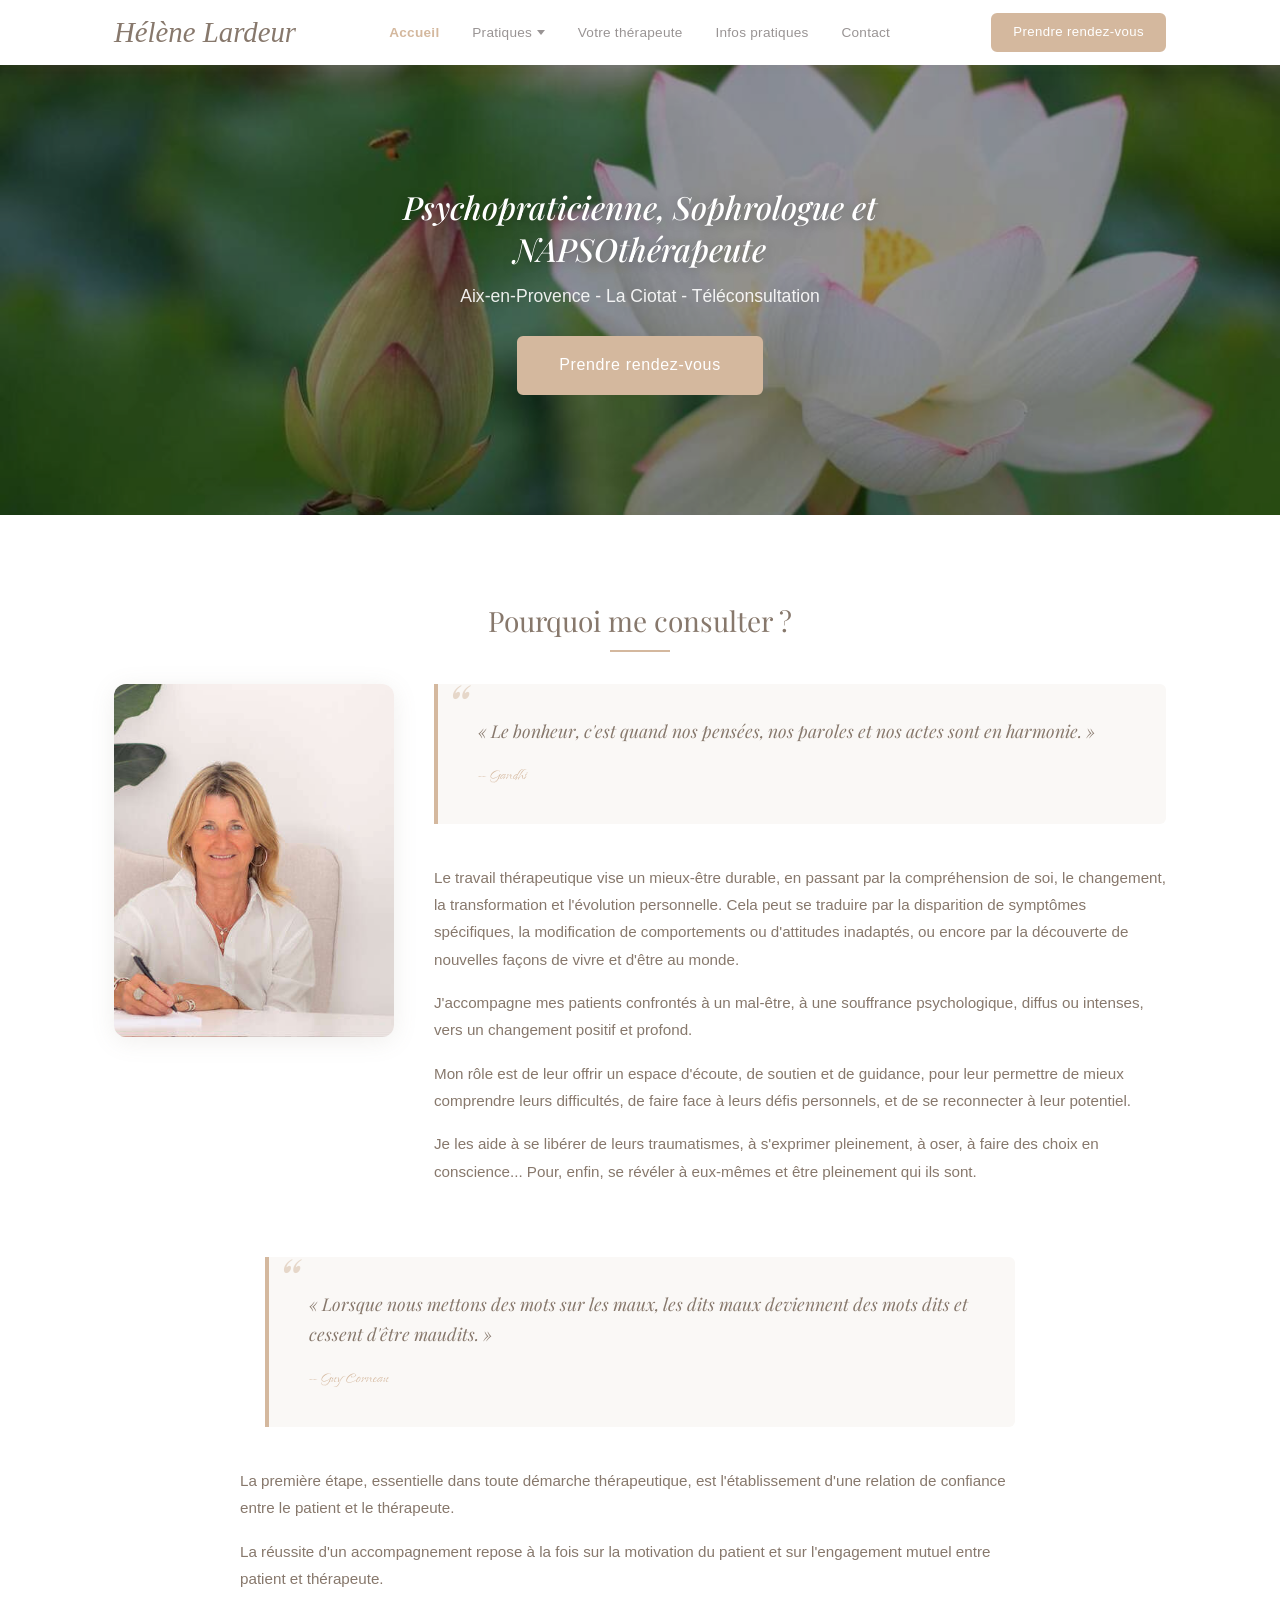
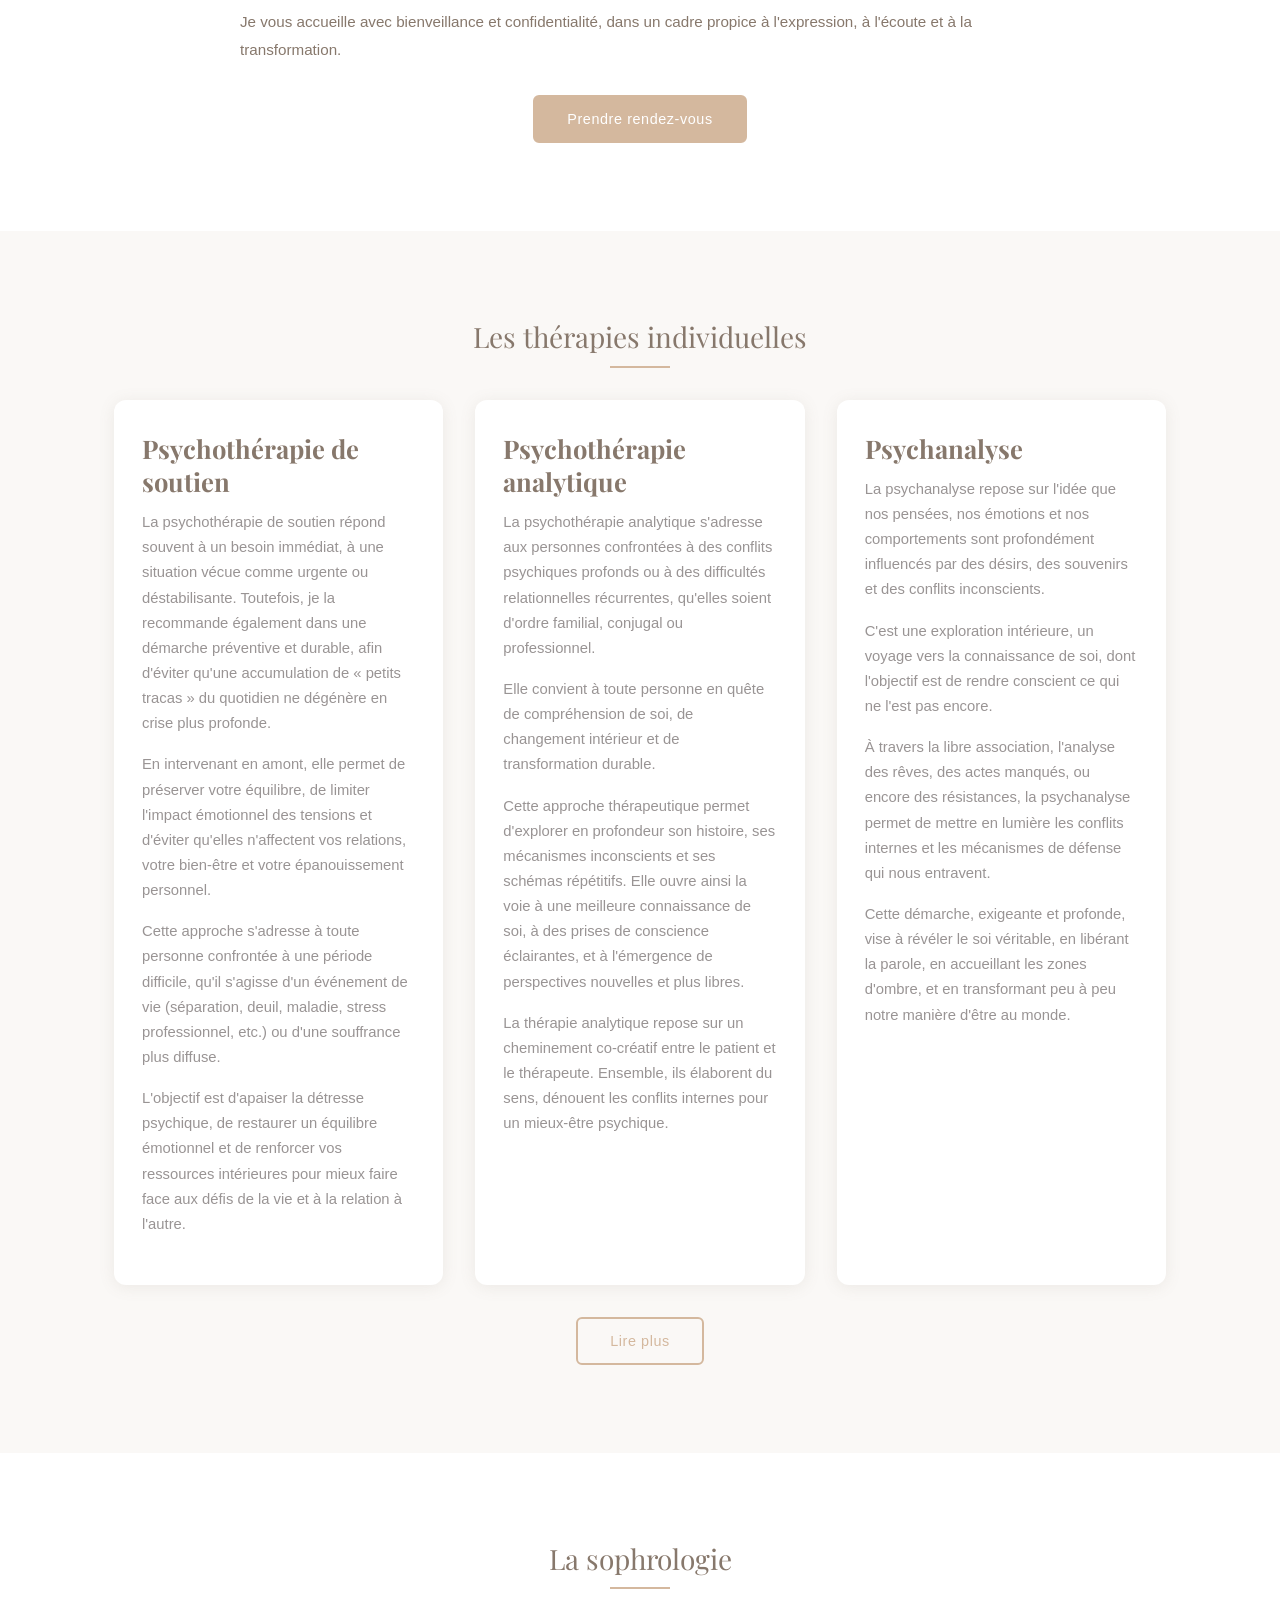
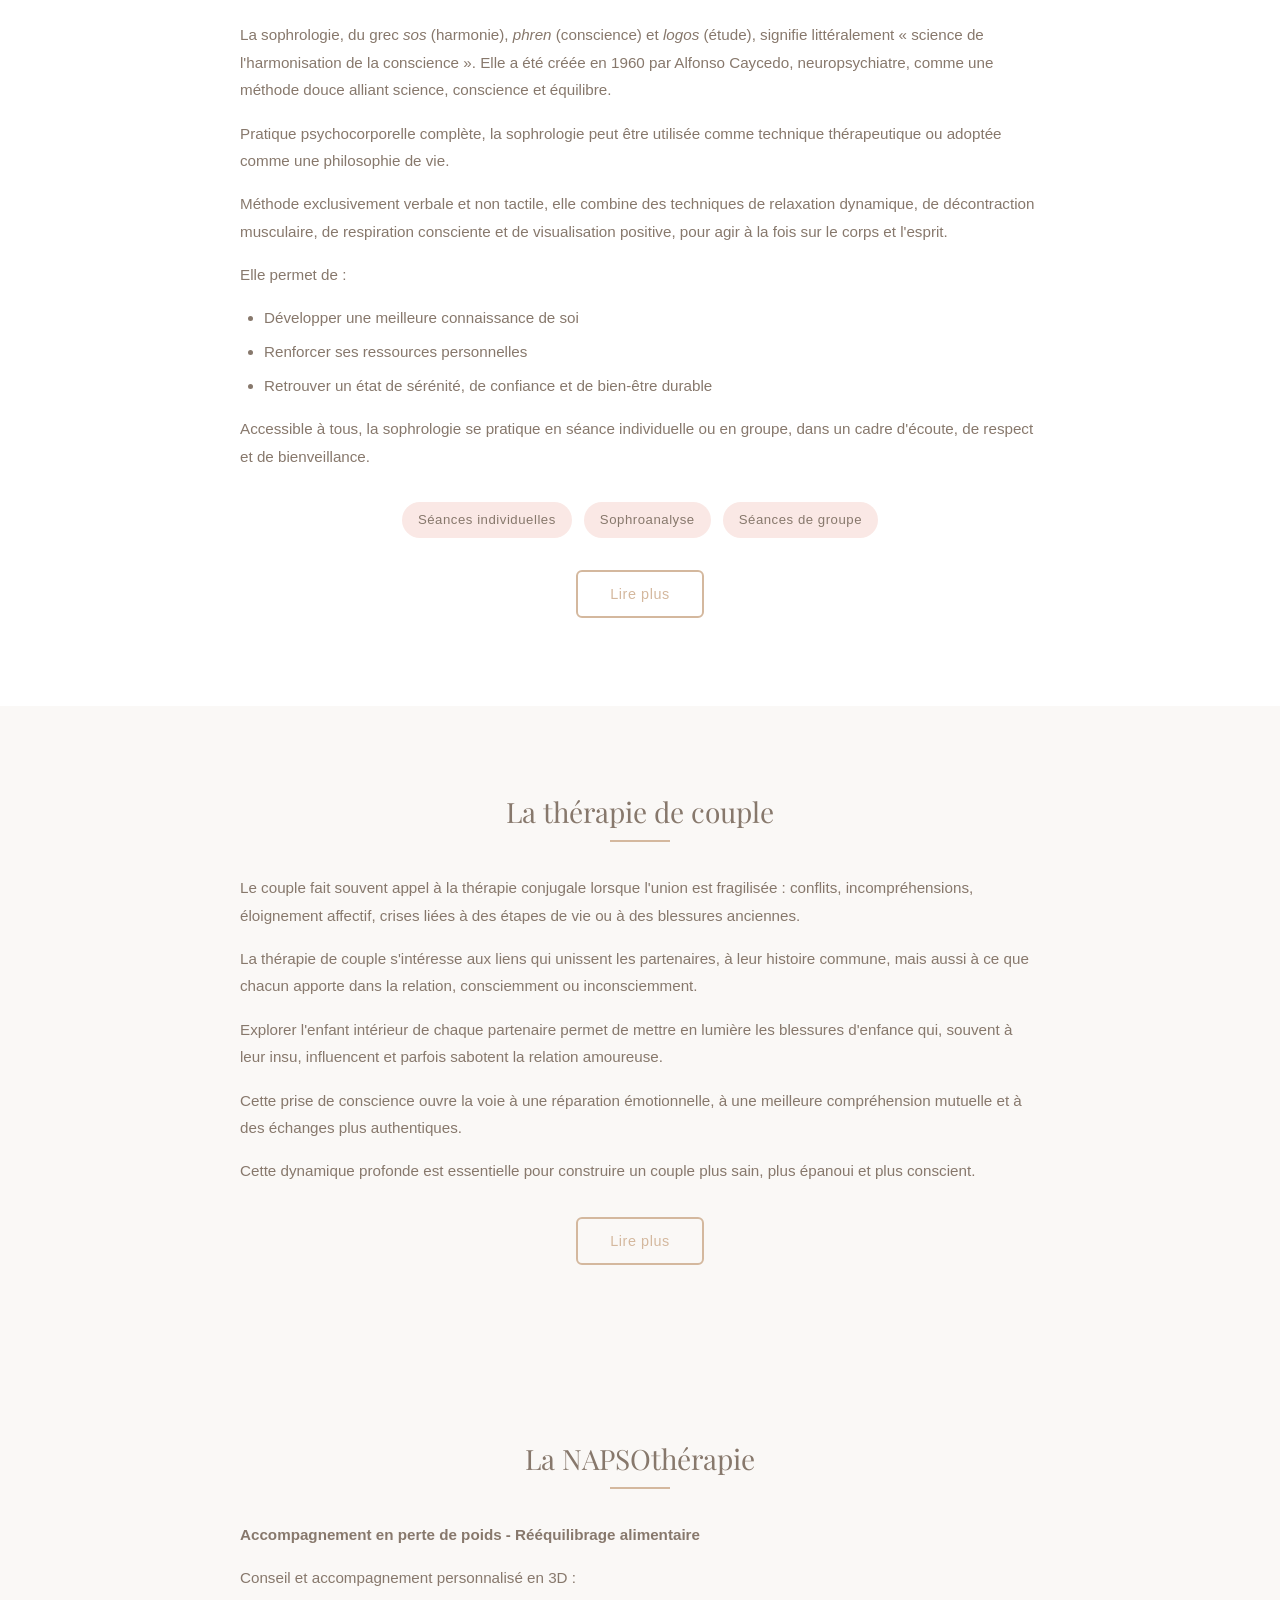
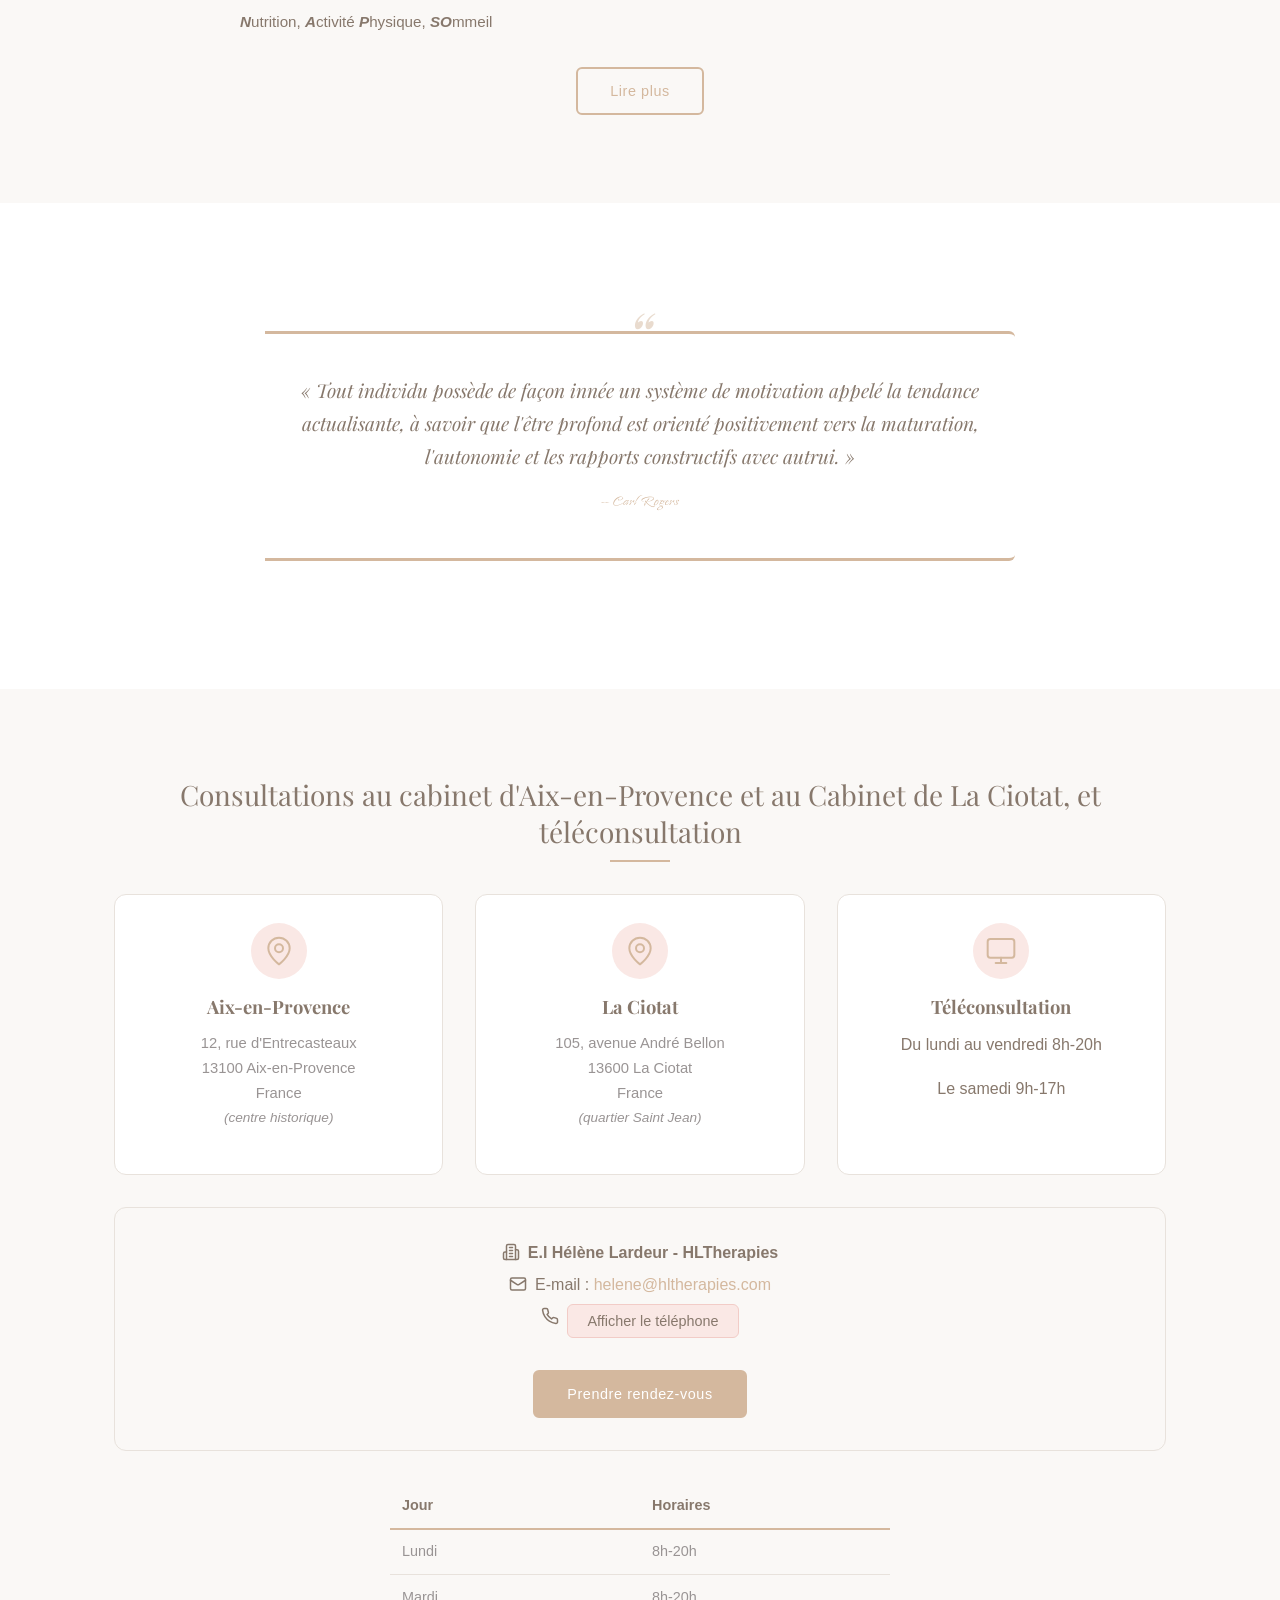
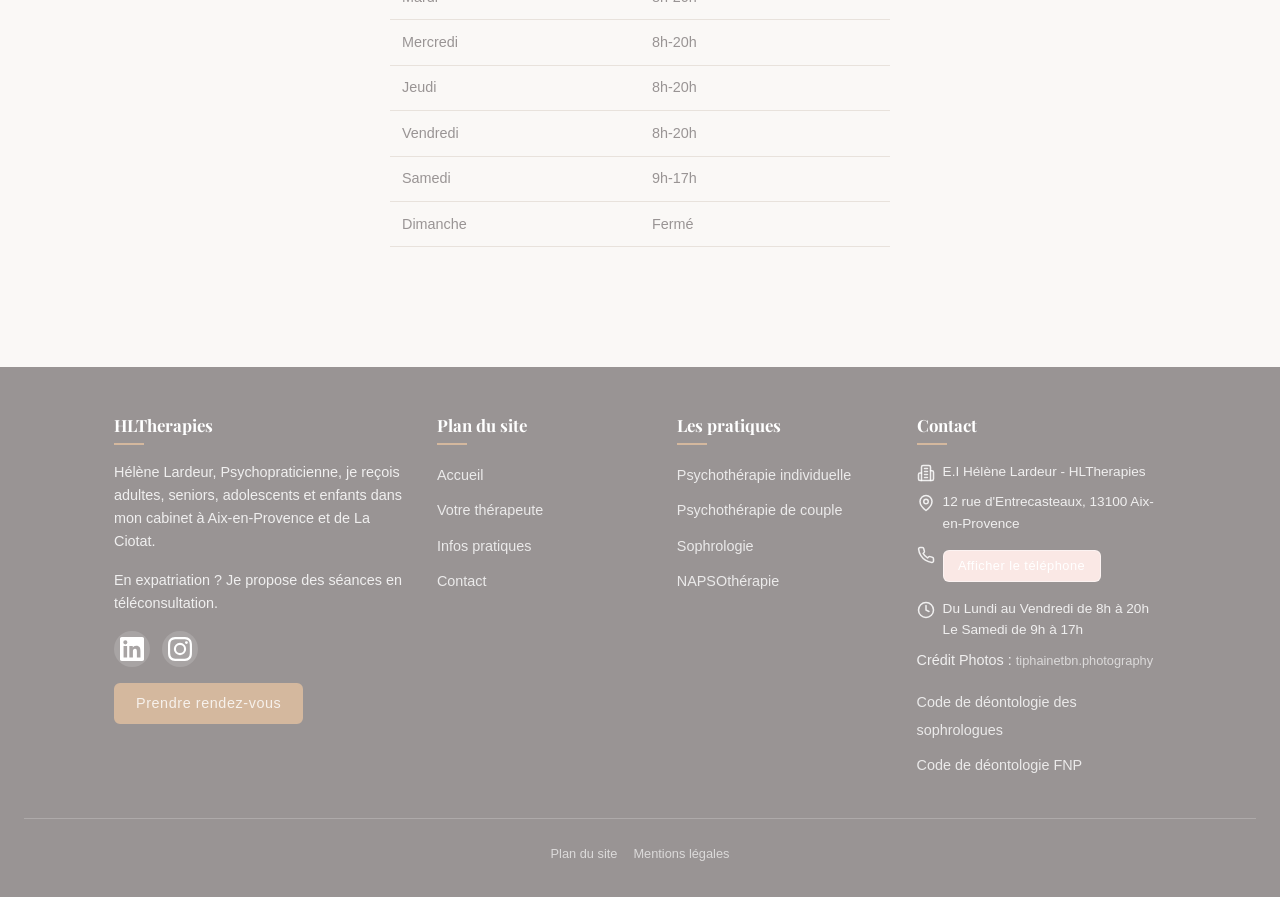
==== index.html @ 9d0d91dd "Ajustement des styles CSS pour les titres et la section héro : modification des tailles de police, a" ====
<!DOCTYPE html>
<html lang="fr">
<head>
    <meta charset="UTF-8">
    <meta name="viewport" content="width=device-width, initial-scale=1.0">
    <title>Psychopraticienne et sophrologue à Aix-en-Provence et La Ciotat – Hélène Lardeur</title>
    <meta name="description" content="Découvrez les services de psychothérapie, sophrologie et Napsothérapie d'Hélène Lardeur à Aix-en-Provence, en présentiel ou à distance.">
    <link rel="canonical" href="https://www.hltherapies.com/">
    <meta name="robots" content="index, follow">
    <meta property="og:title" content="Psychopraticienne et sophrologue à Aix-en-Provence et La Ciotat – Hélène Lardeur">
    <meta property="og:description" content="Découvrez les services de psychothérapie, sophrologie et Napsothérapie d'Hélène Lardeur à Aix-en-Provence, en présentiel ou à distance.">
    <meta property="og:url" content="https://www.hltherapies.com/">
    <meta property="og:type" content="website">
    <meta property="og:locale" content="fr_FR">
    <meta property="og:site_name" content="HLTherapies">
    <meta name="twitter:card" content="summary">
    <meta name="twitter:title" content="Psychopraticienne et sophrologue à Aix-en-Provence et La Ciotat – Hélène Lardeur">
    <meta name="twitter:description" content="Découvrez les services de psychothérapie, sophrologie et Napsothérapie d'Hélène Lardeur à Aix-en-Provence, en présentiel ou à distance.">
    <link rel="preconnect" href="https://fonts.googleapis.com">
    <link rel="preconnect" href="https://fonts.gstatic.com" crossorigin>
    <link rel="stylesheet" href="assets/css/style.css">
    <script type="application/ld+json">
    {
        "@context": "https://schema.org",
        "@type": "WebSite",
        "name": "HLTherapies",
        "url": "https://www.hltherapies.com",
        "description": "Découvrez les services de psychothérapie, sophrologie et Napsothérapie d'Hélène Lardeur à Aix-en-Provence, en présentiel ou à distance.",
        "inLanguage": "fr"
    }
    </script>
    <script type="application/ld+json">
    {
        "@context": "https://schema.org",
        "@type": ["LocalBusiness", "MedicalOrganization"],
        "name": "HLTherapies - Hélène Lardeur",
        "description": "Psychopraticienne, Sophrologue et NAPSOthérapeute à Aix-en-Provence et La Ciotat. Psychothérapie individuelle, psychothérapie de couple, sophrologie et NAPSOthérapie.",
        "url": "https://www.hltherapies.com",
        "telephone": "+33776018449",
        "email": "helene@hltherapies.com",
        "image": "https://www.hltherapies.com/assets/images/hero-accueil.jpeg",
        "address": [
            {
                "@type": "PostalAddress",
                "streetAddress": "12, rue d'Entrecasteaux",
                "addressLocality": "Aix-en-Provence",
                "postalCode": "13100",
                "addressCountry": "FR"
            },
            {
                "@type": "PostalAddress",
                "streetAddress": "105, avenue André Bellon",
                "addressLocality": "La Ciotat",
                "postalCode": "13600",
                "addressCountry": "FR"
            }
        ],
        "geo": {
            "@type": "GeoCoordinates",
            "latitude": 43.5298,
            "longitude": 5.4474
        },
        "openingHoursSpecification": [
            {
                "@type": "OpeningHoursSpecification",
                "dayOfWeek": ["Monday", "Tuesday", "Wednesday", "Thursday", "Friday"],
                "opens": "08:00",
                "closes": "20:00"
            },
            {
                "@type": "OpeningHoursSpecification",
                "dayOfWeek": "Saturday",
                "opens": "09:00",
                "closes": "17:00"
            }
        ],
        "sameAs": [
            "https://www.linkedin.com/in/helene-lardeur/",
            "https://www.instagram.com/helenelardeurmorel/"
        ]
    }
    </script>
</head>
<body>
    <a href="#main-content" class="skip-link">Aller au contenu principal</a>

    <!-- HEADER -->
    <header class="site-header">
        <nav class="site-nav" aria-label="Navigation principale">
            <a href="/" class="nav-logo" style="font-family: 'Parisienne', cursive;">Hélène Lardeur</a>
            <button type="button" class="nav-toggle" aria-expanded="false" aria-controls="nav-menu" aria-label="Ouvrir le menu de navigation">
                <span class="nav-toggle-bar"></span>
                <span class="nav-toggle-bar"></span>
                <span class="nav-toggle-bar"></span>
            </button>
            <ul id="nav-menu" class="nav-menu" role="list">
                <li><a href="/" class="nav-link nav-link--active" aria-current="page">Accueil</a></li>
                <li class="nav-dropdown">
                    <button type="button" class="nav-link nav-dropdown-label" aria-haspopup="true" aria-expanded="false">Pratiques</button>
                    <ul class="nav-dropdown-menu" role="list">
                        <li><a href="/psychotherapie-individuelle-a-aix-en-provence-13080-13090-13100-13290-13540/" class="nav-link">Psychothérapie individuelle</a></li>
                        <li><a href="/psychotherapie-de-couple-a-aix-en-provence-13080-13090-13100-13290-13540/" class="nav-link">Psychothérapie de couple</a></li>
                        <li><a href="/sophrologie-sophrologue-a-aix-en-provence-13080-13090-13100-13290-13540/" class="nav-link">Sophrologie</a></li>
                        <li><a href="/napsotherapie-a-aix-en-provence/" class="nav-link">NAPSO­thérapie</a></li>
                    </ul>
                </li>
                <li><a href="/helene-lardeur-psychopraticien-a-aix-en-provence-13080-13090-13100-13290-13540/" class="nav-link">Votre thérapeute</a></li>
                <li><a href="/informations-pratiques-cabinet-de-psychotherapie-a-aix-en-provence-13080-13090-13100-13290-13540/" class="nav-link">Infos pratiques</a></li>
                <li><a href="/prendre-rendez-vous-psychopraticien-a-aix-en-provence/" class="nav-link">Contact</a></li>
            </ul>
            <a href="https://www.resalib.fr/praticien/106849-helene-lardeur-psychopraticien-la-ciotat" class="nav-cta btn btn-primary" target="_blank" rel="noopener noreferrer">Prendre rendez-vous</a>
        </nav>
    </header>

    <!-- MAIN CONTENT -->
    <main id="main-content">

        <!-- HERO -->
        <section class="hero" style="background-image: url('assets/images/hero-accueil.jpeg');" aria-label="Présentation">
            <div class="hero-overlay">
                <div class="hero-content">
                    <h1>Psychopraticienne, Sophrologue et NAPSOthérapeute</h1>
                    <p class="hero-subtitle">Aix-en-Provence - La Ciotat - Téléconsultation</p>
                    <a href="https://www.resalib.fr/praticien/106849-helene-lardeur-psychopraticien-la-ciotat" class="btn btn-primary btn-lg" target="_blank" rel="noopener noreferrer">Prendre rendez-vous</a>
                </div>
            </div>
        </section>

        <!-- POURQUOI ME CONSULTER -->
        <section class="section section-pourquoi" aria-labelledby="pourquoi-title">
            <div class="container">
                <h2 id="pourquoi-title">Pourquoi me consulter ?</h2>

                <div class="pourquoi-intro">
                    <figure class="pourquoi-portrait">
                        <img src="assets/images/helene-portrait.jpeg" alt="Hélène Lardeur, psychopraticienne et sophrologue" width="400" height="500" loading="lazy">
                    </figure>
                    <div class="pourquoi-content">
                        <blockquote class="citation">
                            <p>&laquo; Le bonheur, c'est quand nos pensées, nos paroles et nos actes sont en harmonie. &raquo;</p>
                            <footer><cite>Gandhi</cite></footer>
                        </blockquote>

                        <div class="section-text">
                            <p>Le travail thérapeutique vise un mieux-être durable, en passant par la compréhension de soi, le changement, la transformation et l'évolution personnelle. Cela peut se traduire par la disparition de symptômes spécifiques, la modification de comportements ou d'attitudes inadaptés, ou encore par la découverte de nouvelles façons de vivre et d'être au monde.</p>
                            <p>J'accompagne mes patients confrontés à un mal-être, à une souffrance psychologique, diffus ou intenses, vers un changement positif et profond.</p>
                            <p>Mon rôle est de leur offrir un espace d'écoute, de soutien et de guidance, pour leur permettre de mieux comprendre leurs difficultés, de faire face à leurs défis personnels, et de se reconnecter à leur potentiel.</p>
                            <p>Je les aide à se libérer de leurs traumatismes, à s'exprimer pleinement, à oser, à faire des choix en conscience... Pour, enfin, se révéler à eux-mêmes et être pleinement qui ils sont.</p>
                        </div>
                    </div>
                </div>

                <blockquote class="citation">
                    <p>&laquo; Lorsque nous mettons des mots sur les maux, les dits maux deviennent des mots dits et cessent d'être maudits. &raquo;</p>
                    <footer><cite>Guy Corneau</cite></footer>
                </blockquote>

                <div class="section-text">
                    <p>La première étape, essentielle dans toute démarche thérapeutique, est l'établissement d'une relation de confiance entre le patient et le thérapeute.</p>
                    <p>La réussite d'un accompagnement repose à la fois sur la motivation du patient et sur l'engagement mutuel entre patient et thérapeute.</p>
                    <p>Je vous accueille avec bienveillance et confidentialité, dans un cadre propice à l'expression, à l'écoute et à la transformation.</p>
                </div>

                <div class="section-cta">
                    <a href="https://www.resalib.fr/praticien/106849-helene-lardeur-psychopraticien-la-ciotat" class="btn btn-primary" target="_blank" rel="noopener noreferrer">Prendre rendez-vous</a>
                </div>
            </div>
        </section>

        <!-- LES THERAPIES INDIVIDUELLES -->
        <section class="section section-therapies" aria-labelledby="therapies-title">
            <div class="container">
                <h2 id="therapies-title">Les thérapies individuelles</h2>

                <div class="therapies-grid">
                    <article class="therapy-card">
                        <h3>Psychothérapie de soutien</h3>
                        <p>La psychothérapie de soutien répond souvent à un besoin immédiat, à une situation vécue comme urgente ou déstabilisante. Toutefois, je la recommande également dans une démarche préventive et durable, afin d'éviter qu'une accumulation de &laquo; petits tracas &raquo; du quotidien ne dégénère en crise plus profonde.</p>
                        <p>En intervenant en amont, elle permet de préserver votre équilibre, de limiter l'impact émotionnel des tensions et d'éviter qu'elles n'affectent vos relations, votre bien-être et votre épanouissement personnel.</p>
                        <p>Cette approche s'adresse à toute personne confrontée à une période difficile, qu'il s'agisse d'un événement de vie (séparation, deuil, maladie, stress professionnel, etc.) ou d'une souffrance plus diffuse.</p>
                        <p>L'objectif est d'apaiser la détresse psychique, de restaurer un équilibre émotionnel et de renforcer vos ressources intérieures pour mieux faire face aux défis de la vie et à la relation à l'autre.</p>
                    </article>

                    <article class="therapy-card">
                        <h3>Psychothérapie analytique</h3>
                        <p>La psychothérapie analytique s'adresse aux personnes confrontées à des conflits psychiques profonds ou à des difficultés relationnelles récurrentes, qu'elles soient d'ordre familial, conjugal ou professionnel.</p>
                        <p>Elle convient à toute personne en quête de compréhension de soi, de changement intérieur et de transformation durable.</p>
                        <p>Cette approche thérapeutique permet d'explorer en profondeur son histoire, ses mécanismes inconscients et ses schémas répétitifs. Elle ouvre ainsi la voie à une meilleure connaissance de soi, à des prises de conscience éclairantes, et à l'émergence de perspectives nouvelles et plus libres.</p>
                        <p>La thérapie analytique repose sur un cheminement co-créatif entre le patient et le thérapeute. Ensemble, ils élaborent du sens, dénouent les conflits internes pour un mieux-être psychique.</p>
                    </article>

                    <article class="therapy-card">
                        <h3>Psychanalyse</h3>
                        <p>La psychanalyse repose sur l'idée que nos pensées, nos émotions et nos comportements sont profondément influencés par des désirs, des souvenirs et des conflits inconscients.</p>
                        <p>C'est une exploration intérieure, un voyage vers la connaissance de soi, dont l'objectif est de rendre conscient ce qui ne l'est pas encore.</p>
                        <p>À travers la libre association, l'analyse des rêves, des actes manqués, ou encore des résistances, la psychanalyse permet de mettre en lumière les conflits internes et les mécanismes de défense qui nous entravent.</p>
                        <p>Cette démarche, exigeante et profonde, vise à révéler le soi véritable, en libérant la parole, en accueillant les zones d'ombre, et en transformant peu à peu notre manière d'être au monde.</p>
                    </article>
                </div>

                <div class="section-cta">
                    <a href="/psychotherapie-individuelle-a-aix-en-provence-13080-13090-13100-13290-13540/" class="btn btn-outline">Lire plus</a>
                </div>
            </div>
        </section>

        <!-- LA SOPHROLOGIE -->
        <section class="section section-sophrologie" aria-labelledby="sophrologie-title">
            <div class="container">
                <h2 id="sophrologie-title">La sophrologie</h2>

                <div class="section-text">
                    <p>La sophrologie, du grec <em>sos</em> (harmonie), <em>phren</em> (conscience) et <em>logos</em> (étude), signifie littéralement &laquo; science de l'harmonisation de la conscience &raquo;. Elle a été créée en 1960 par Alfonso Caycedo, neuropsychiatre, comme une méthode douce alliant science, conscience et équilibre.</p>
                    <p>Pratique psychocorporelle complète, la sophrologie peut être utilisée comme technique thérapeutique ou adoptée comme une philosophie de vie.</p>
                    <p>Méthode exclusivement verbale et non tactile, elle combine des techniques de relaxation dynamique, de décontraction musculaire, de respiration consciente et de visualisation positive, pour agir à la fois sur le corps et l'esprit.</p>
                    <p>Elle permet de :</p>
                    <ul>
                        <li>Développer une meilleure connaissance de soi</li>
                        <li>Renforcer ses ressources personnelles</li>
                        <li>Retrouver un état de sérénité, de confiance et de bien-être durable</li>
                    </ul>
                    <p>Accessible à tous, la sophrologie se pratique en séance individuelle ou en groupe, dans un cadre d'écoute, de respect et de bienveillance.</p>
                </div>

                <div class="sophrologie-types">
                    <span class="tag">Séances individuelles</span>
                    <span class="tag">Sophroanalyse</span>
                    <span class="tag">Séances de groupe</span>
                </div>

                <div class="section-cta">
                    <a href="/sophrologie-sophrologue-a-aix-en-provence-13080-13090-13100-13290-13540/" class="btn btn-outline">Lire plus</a>
                </div>
            </div>
        </section>

        <!-- LA THERAPIE DE COUPLE -->
        <section class="section section-couple" aria-labelledby="couple-title">
            <div class="container">
                <h2 id="couple-title">La thérapie de couple</h2>

                <div class="section-text">
                    <p>Le couple fait souvent appel à la thérapie conjugale lorsque l'union est fragilisée : conflits, incompréhensions, éloignement affectif, crises liées à des étapes de vie ou à des blessures anciennes.</p>
                    <p>La thérapie de couple s'intéresse aux liens qui unissent les partenaires, à leur histoire commune, mais aussi à ce que chacun apporte dans la relation, consciemment ou inconsciemment.</p>
                    <p>Explorer l'enfant intérieur de chaque partenaire permet de mettre en lumière les blessures d'enfance qui, souvent à leur insu, influencent et parfois sabotent la relation amoureuse.</p>
                    <p>Cette prise de conscience ouvre la voie à une réparation émotionnelle, à une meilleure compréhension mutuelle et à des échanges plus authentiques.</p>
                    <p>Cette dynamique profonde est essentielle pour construire un couple plus sain, plus épanoui et plus conscient.</p>
                </div>

                <div class="section-cta">
                    <a href="/psychotherapie-de-couple-a-aix-en-provence-13080-13090-13100-13290-13540/" class="btn btn-outline">Lire plus</a>
                </div>
            </div>
        </section>

        <!-- LA NAPSOTHERAPIE -->
        <section class="section section-napso" aria-labelledby="napso-title">
            <div class="container">
                <h2 id="napso-title">La NAPSOthérapie</h2>

                <div class="section-text">
                    <p><strong>Accompagnement en perte de poids - Rééquilibrage alimentaire</strong></p>
                    <p>Conseil et accompagnement personnalisé en 3D :</p>
                    <p><strong><em>N</em></strong>utrition, <strong><em>A</em></strong>ctivité <strong><em>P</em></strong>hysique, <strong><em>SO</em></strong>mmeil</p>
                </div>

                <div class="section-cta">
                    <a href="/napsotherapie-a-aix-en-provence/" class="btn btn-outline">Lire plus</a>
                </div>
            </div>
        </section>

        <!-- CITATION CARL ROGERS -->
        <section class="section section-citation" aria-label="Citation de Carl Rogers">
            <div class="container">
                <blockquote class="citation citation--featured">
                    <p>&laquo; Tout individu possède de façon innée un système de motivation appelé la tendance actualisante, à savoir que l'être profond est orienté positivement vers la maturation, l'autonomie et les rapports constructifs avec autrui. &raquo;</p>
                    <footer><cite>Carl Rogers</cite></footer>
                </blockquote>
            </div>
        </section>

        <!-- CONSULTATIONS -->
        <section class="section section-consultations" aria-labelledby="consultations-title">
            <div class="container">
                <h2 id="consultations-title">Consultations au cabinet d'Aix-en-Provence et au Cabinet de La Ciotat, et téléconsultation</h2>

                <div class="location-grid">
                    <div class="location-card">
                        <div class="location-card__icon">
                            <svg xmlns="http://www.w3.org/2000/svg" width="32" height="32" viewBox="0 0 24 24" fill="none" stroke="currentColor" stroke-width="1.5" stroke-linecap="round" stroke-linejoin="round" aria-hidden="true"><path d="M20 10c0 6-8 12-8 12s-8-6-8-12a8 8 0 0 1 16 0Z"/><circle cx="12" cy="10" r="3"/></svg>
                        </div>
                        <h3>Aix-en-Provence</h3>
                        <address>
                            12, rue d'Entrecasteaux<br>
                            13100 Aix-en-Provence<br>
                            France
                        </address>
                        <p class="location-card__note">(centre historique)</p>
                    </div>

                    <div class="location-card">
                        <div class="location-card__icon">
                            <svg xmlns="http://www.w3.org/2000/svg" width="32" height="32" viewBox="0 0 24 24" fill="none" stroke="currentColor" stroke-width="1.5" stroke-linecap="round" stroke-linejoin="round" aria-hidden="true"><path d="M20 10c0 6-8 12-8 12s-8-6-8-12a8 8 0 0 1 16 0Z"/><circle cx="12" cy="10" r="3"/></svg>
                        </div>
                        <h3>La Ciotat</h3>
                        <address>
                            105, avenue André Bellon<br>
                            13600 La Ciotat<br>
                            France
                        </address>
                        <p class="location-card__note">(quartier Saint Jean)</p>
                    </div>

                    <div class="location-card">
                        <div class="location-card__icon">
                            <svg xmlns="http://www.w3.org/2000/svg" width="32" height="32" viewBox="0 0 24 24" fill="none" stroke="currentColor" stroke-width="1.5" stroke-linecap="round" stroke-linejoin="round" aria-hidden="true"><rect width="20" height="14" x="2" y="3" rx="2"/><line x1="8" x2="16" y1="21" y2="21"/><line x1="12" x2="12" y1="17" y2="21"/></svg>
                        </div>
                        <h3>Téléconsultation</h3>
                        <p>Du lundi au vendredi 8h-20h</p>
                        <p>Le samedi 9h-17h</p>
                    </div>
                </div>

                <div class="contact-info">
                    <div class="contact-line">
                        <svg class="icon" xmlns="http://www.w3.org/2000/svg" width="18" height="18" viewBox="0 0 24 24" fill="none" stroke="currentColor" stroke-width="2" stroke-linecap="round" stroke-linejoin="round" aria-hidden="true"><path d="M6 22V4a2 2 0 0 1 2-2h8a2 2 0 0 1 2 2v18Z"/><path d="M6 12H4a2 2 0 0 0-2 2v6a2 2 0 0 0 2 2h2"/><path d="M18 9h2a2 2 0 0 1 2 2v9a2 2 0 0 1-2 2h-2"/><path d="M10 6h4"/><path d="M10 10h4"/><path d="M10 14h4"/><path d="M10 18h4"/></svg>
                        <strong>E.I Hélène Lardeur - HLTherapies</strong>
                    </div>
                    <div class="contact-line">
                        <svg class="icon" xmlns="http://www.w3.org/2000/svg" width="18" height="18" viewBox="0 0 24 24" fill="none" stroke="currentColor" stroke-width="2" stroke-linecap="round" stroke-linejoin="round" aria-hidden="true"><rect width="20" height="16" x="2" y="4" rx="2"/><path d="m22 7-8.97 5.7a1.94 1.94 0 0 1-2.06 0L2 7"/></svg>
                        <span>E-mail : <a href="mailto:helene@hltherapies.com">helene@hltherapies.com</a></span>
                    </div>
                    <div class="contact-line">
                        <svg class="icon" xmlns="http://www.w3.org/2000/svg" width="18" height="18" viewBox="0 0 24 24" fill="none" stroke="currentColor" stroke-width="2" stroke-linecap="round" stroke-linejoin="round" aria-hidden="true"><path d="M22 16.92v3a2 2 0 0 1-2.18 2 19.79 19.79 0 0 1-8.63-3.07 19.5 19.5 0 0 1-6-6 19.79 19.79 0 0 1-3.07-8.67A2 2 0 0 1 4.11 2h3a2 2 0 0 1 2 1.72 12.84 12.84 0 0 0 .7 2.81 2 2 0 0 1-.45 2.11L8.09 9.91a16 16 0 0 0 6 6l1.27-1.27a2 2 0 0 1 2.11-.45 12.84 12.84 0 0 0 2.81.7A2 2 0 0 1 22 16.92z"/></svg>
                        <button type="button" class="phone-reveal" data-phone="07 76 01 84 49" aria-label="Afficher le numéro de téléphone">Afficher le téléphone</button>
                    </div>
                    <div class="section-cta">
                        <a href="https://www.resalib.fr/praticien/106849-helene-lardeur-psychopraticien-la-ciotat" class="btn btn-primary" target="_blank" rel="noopener noreferrer">Prendre rendez-vous</a>
                    </div>
                </div>

                <div class="hours-table-wrapper">
                    <table class="hours-table">
                        <caption class="sr-only">Horaires d'ouverture</caption>
                        <thead>
                            <tr>
                                <th scope="col">Jour</th>
                                <th scope="col">Horaires</th>
                            </tr>
                        </thead>
                        <tbody>
                            <tr><td>Lundi</td><td>8h-20h</td></tr>
                            <tr><td>Mardi</td><td>8h-20h</td></tr>
                            <tr><td>Mercredi</td><td>8h-20h</td></tr>
                            <tr><td>Jeudi</td><td>8h-20h</td></tr>
                            <tr><td>Vendredi</td><td>8h-20h</td></tr>
                            <tr><td>Samedi</td><td>9h-17h</td></tr>
                            <tr><td>Dimanche</td><td>Fermé</td></tr>
                        </tbody>
                    </table>
                </div>
            </div>
        </section>

    </main>

    <!-- FOOTER -->
    <footer class="site-footer">
        <div class="container">
            <div class="footer-grid">

                <div class="footer-col">
                    <h4>HLTherapies</h4>
                    <p>Hélène Lardeur, Psychopraticienne, je reçois adultes, seniors, adolescents et enfants dans mon cabinet à Aix-en-Provence et de La Ciotat.</p>
                    <p>En expatriation ? Je propose des séances en téléconsultation.</p>
                    <div class="social-links">
                        <a href="https://www.linkedin.com/in/helene-lardeur/" target="_blank" rel="noopener noreferrer" aria-label="LinkedIn">
                            <svg xmlns="http://www.w3.org/2000/svg" width="24" height="24" viewBox="0 0 24 24" fill="currentColor" aria-hidden="true"><path d="M20.447 20.452h-3.554v-5.569c0-1.328-.027-3.037-1.852-3.037-1.853 0-2.136 1.445-2.136 2.939v5.667H9.351V9h3.414v1.561h.046c.477-.9 1.637-1.85 3.37-1.85 3.601 0 4.267 2.37 4.267 5.455v6.286zM5.337 7.433a2.062 2.062 0 0 1-2.063-2.065 2.064 2.064 0 1 1 2.063 2.065zm1.782 13.019H3.555V9h3.564v11.452zM22.225 0H1.771C.792 0 0 .774 0 1.729v20.542C0 23.227.792 24 1.771 24h20.451C23.2 24 24 23.227 24 22.271V1.729C24 .774 23.2 0 22.222 0h.003z"/></svg>
                        </a>
                        <a href="https://www.instagram.com/helenelardeurmorel/" target="_blank" rel="noopener noreferrer" aria-label="Instagram">
                            <svg xmlns="http://www.w3.org/2000/svg" width="24" height="24" viewBox="0 0 24 24" fill="currentColor" aria-hidden="true"><path d="M12 2.163c3.204 0 3.584.012 4.85.07 3.252.148 4.771 1.691 4.919 4.919.058 1.265.069 1.645.069 4.849 0 3.205-.012 3.584-.069 4.849-.149 3.225-1.664 4.771-4.919 4.919-1.266.058-1.644.07-4.85.07-3.204 0-3.584-.012-4.849-.07-3.26-.149-4.771-1.699-4.919-4.92-.058-1.265-.07-1.644-.07-4.849 0-3.204.013-3.583.07-4.849.149-3.227 1.664-4.771 4.919-4.919 1.266-.057 1.645-.069 4.849-.069zM12 0C8.741 0 8.333.014 7.053.072 2.695.272.273 2.69.073 7.052.014 8.333 0 8.741 0 12c0 3.259.014 3.668.072 4.948.2 4.358 2.618 6.78 6.98 6.98C8.333 23.986 8.741 24 12 24c3.259 0 3.668-.014 4.948-.072 4.354-.2 6.782-2.618 6.979-6.98.059-1.28.073-1.689.073-4.948 0-3.259-.014-3.667-.072-4.947-.196-4.354-2.617-6.78-6.979-6.98C15.668.014 15.259 0 12 0zm0 5.838a6.162 6.162 0 1 0 0 12.324 6.162 6.162 0 0 0 0-12.324zM12 16a4 4 0 1 1 0-8 4 4 0 0 1 0 8zm6.406-11.845a1.44 1.44 0 1 0 0 2.881 1.44 1.44 0 0 0 0-2.881z"/></svg>
                        </a>
                    </div>
                    <a href="https://www.resalib.fr/praticien/106849-helene-lardeur-psychopraticien-la-ciotat" class="btn btn-primary btn-sm" target="_blank" rel="noopener noreferrer">Prendre rendez-vous</a>
                </div>

                <div class="footer-col">
                    <h4>Plan du site</h4>
                    <ul role="list">
                        <li><a href="/">Accueil</a></li>
                        <li><a href="/helene-lardeur-psychopraticien-a-aix-en-provence-13080-13090-13100-13290-13540/">Votre thérapeute</a></li>
                        <li><a href="/informations-pratiques-cabinet-de-psychotherapie-a-aix-en-provence-13080-13090-13100-13290-13540/">Infos pratiques</a></li>
                        <li><a href="/prendre-rendez-vous-psychopraticien-a-aix-en-provence/">Contact</a></li>
                    </ul>
                </div>

                <div class="footer-col">
                    <h4>Les pratiques</h4>
                    <ul role="list">
                        <li><a href="/psychotherapie-individuelle-a-aix-en-provence-13080-13090-13100-13290-13540/">Psychothérapie individuelle</a></li>
                        <li><a href="/psychotherapie-de-couple-a-aix-en-provence-13080-13090-13100-13290-13540/">Psychothérapie de couple</a></li>
                        <li><a href="/sophrologie-sophrologue-a-aix-en-provence-13080-13090-13100-13290-13540/">Sophrologie</a></li>
                        <li><a href="/napsotherapie-a-aix-en-provence/">NAPSO­thérapie</a></li>
                    </ul>
                </div>

                <div class="footer-col">
                    <h4>Contact</h4>
                    <address class="footer-contact">
                        <div class="contact-line">
                            <svg class="icon" xmlns="http://www.w3.org/2000/svg" width="18" height="18" viewBox="0 0 24 24" fill="none" stroke="currentColor" stroke-width="2" stroke-linecap="round" stroke-linejoin="round" aria-hidden="true"><path d="M6 22V4a2 2 0 0 1 2-2h8a2 2 0 0 1 2 2v18Z"/><path d="M6 12H4a2 2 0 0 0-2 2v6a2 2 0 0 0 2 2h2"/><path d="M18 9h2a2 2 0 0 1 2 2v9a2 2 0 0 1-2 2h-2"/><path d="M10 6h4"/><path d="M10 10h4"/><path d="M10 14h4"/><path d="M10 18h4"/></svg>
                            <span>E.I Hélène Lardeur - HLTherapies</span>
                        </div>
                        <div class="contact-line">
                            <svg class="icon" xmlns="http://www.w3.org/2000/svg" width="18" height="18" viewBox="0 0 24 24" fill="none" stroke="currentColor" stroke-width="2" stroke-linecap="round" stroke-linejoin="round" aria-hidden="true"><path d="M20 10c0 6-8 12-8 12s-8-6-8-12a8 8 0 0 1 16 0Z"/><circle cx="12" cy="10" r="3"/></svg>
                            <span>12 rue d'Entrecasteaux, 13100 Aix-en-Provence</span>
                        </div>
                        <div class="contact-line">
                            <svg class="icon" xmlns="http://www.w3.org/2000/svg" width="18" height="18" viewBox="0 0 24 24" fill="none" stroke="currentColor" stroke-width="2" stroke-linecap="round" stroke-linejoin="round" aria-hidden="true"><path d="M22 16.92v3a2 2 0 0 1-2.18 2 19.79 19.79 0 0 1-8.63-3.07 19.5 19.5 0 0 1-6-6 19.79 19.79 0 0 1-3.07-8.67A2 2 0 0 1 4.11 2h3a2 2 0 0 1 2 1.72 12.84 12.84 0 0 0 .7 2.81 2 2 0 0 1-.45 2.11L8.09 9.91a16 16 0 0 0 6 6l1.27-1.27a2 2 0 0 1 2.11-.45 12.84 12.84 0 0 0 2.81.7A2 2 0 0 1 22 16.92z"/></svg>
                            <button type="button" class="phone-reveal btn btn-sm btn-outline" data-phone="07 76 01 84 49">Afficher le téléphone</button>
                        </div>
                        <div class="contact-line">
                            <svg class="icon" xmlns="http://www.w3.org/2000/svg" width="18" height="18" viewBox="0 0 24 24" fill="none" stroke="currentColor" stroke-width="2" stroke-linecap="round" stroke-linejoin="round" aria-hidden="true"><circle cx="12" cy="12" r="10"/><polyline points="12 6 12 12 16 14"/></svg>
                            <span>Du Lundi au Vendredi de 8h à 20h<br>Le Samedi de 9h à 17h</span>
                        </div>
                    </address>
                    <p class="footer-credits">
                        Crédit Photos : <a href="https://www.tiphainetbn.photography/" target="_blank" rel="noopener noreferrer">tiphainetbn.photography</a>
                    </p>
                    <nav class="footer-deontologie" aria-label="Codes de déontologie">
                        <ul role="list">
                            <li><a href="/assets/docs/code_de_deontologie_des_sophrologues.pdf" target="_blank" rel="noopener noreferrer">Code de déontologie des sophrologues</a></li>
                            <li><a href="/assets/docs/code_de_deontologie_fnp.pdf" target="_blank" rel="noopener noreferrer">Code de déontologie FNP</a></li>
                        </ul>
                    </nav>
                </div>

            </div>
        </div>

        <div class="footer-bottom">
            <div class="container">
                <nav class="footer-links" aria-label="Liens légaux">
                    <ul role="list">
                        <li><a href="/plan-du-site/">Plan du site</a></li>
                        <li><a href="/mentions-legales/">Mentions légales</a></li>
                    </ul>
                </nav>
            </div>
        </div>
    </footer>

    <!-- JAVASCRIPT -->
    <script>
    (function () {
        /* Mobile menu toggle */
        var toggle = document.querySelector('.nav-toggle');
        var menu = document.getElementById('nav-menu');
        if (toggle && menu) {
            toggle.addEventListener('click', function () {
                var expanded = this.getAttribute('aria-expanded') === 'true';
                this.setAttribute('aria-expanded', String(!expanded));
                menu.classList.toggle('nav-menu--open');
            });
        }

        /* Mobile dropdown toggle */
        document.querySelectorAll('.nav-dropdown-label').forEach(function (btn) {
            btn.addEventListener('click', function () {
                var parent = this.closest('.nav-dropdown');
                var isExpanded = this.getAttribute('aria-expanded') === 'true';
                this.setAttribute('aria-expanded', String(!isExpanded));
                parent.classList.toggle('nav-dropdown--open');
            });
        });

        /* Phone reveal */
        document.querySelectorAll('.phone-reveal').forEach(function (btn) {
            btn.addEventListener('click', function () {
                var phone = this.getAttribute('data-phone');
                var link = document.createElement('a');
                link.href = 'tel:+33776018449';
                link.textContent = phone;
                this.replaceWith(link);
            });
        });

        /* Smooth scroll for anchor links */
        document.querySelectorAll('a[href^="#"]').forEach(function (anchor) {
            anchor.addEventListener('click', function (e) {
                var target = document.querySelector(this.getAttribute('href'));
                if (target) {
                    e.preventDefault();
                    target.scrollIntoView({ behavior: 'smooth' });
                }
            });
        });
    })();
    </script>
</body>
</html>
---- assets/css/style.css ----
/* ==========================================================================
   Helene Lardeur - Psychopraticienne / Sophrologue / NAPSOtherapeute
   Aix-en-Provence & La Ciotat
   ========================================================================== */

/* --------------------------------------------------------------------------
   0. GOOGLE FONTS
   -------------------------------------------------------------------------- */
@import url('https://fonts.googleapis.com/css2?family=Island+Moments&family=Playfair+Display:ital,wght@0,400;0,700;1,400;1,700&display=swap');

/* --------------------------------------------------------------------------
   1. CSS CUSTOM PROPERTIES
   -------------------------------------------------------------------------- */
:root {
  /* -- Colors -- */
  --color-primary:        #87786C;
  --color-secondary:      #999494;
  --color-accent:         #D4B89E;
  --color-accent-hover:   #c5a484;
  --color-rose:           #F2CCC7;
  --color-rose-light:     #fae8e5;
  --color-white:          #ffffff;
  --color-bg:             #ffffff;
  --color-bg-alt:         #faf8f6;
  --color-footer:         #999494;
  --color-overlay:        rgba(0, 0, 0, 0.40);
  --color-shadow:         rgba(135, 120, 108, 0.12);
  --color-border:         #e8e2dc;

  /* -- Typography -- */
  --font-heading:    'Playfair Display', serif;
  --font-decorative: 'Island Moments', cursive;
  --font-body:       'Lucida Sans', 'Lucida Grande', 'Lucida Sans Unicode', sans-serif;

  /* -- Sizing -- */
  --container-max:   1100px;
  --section-padding: 4.5rem 1.5rem;
  --radius:          6px;
  --radius-lg:       12px;

  /* -- Transitions -- */
  --transition:      0.3s ease;
  --transition-slow: 0.5s ease;
}

/* --------------------------------------------------------------------------
   2. RESET & BASE
   -------------------------------------------------------------------------- */
*,
*::before,
*::after {
  margin: 0;
  padding: 0;
  box-sizing: border-box;
}

html {
  scroll-behavior: smooth;
  font-size: 100%;
  -webkit-text-size-adjust: 100%;
}

body {
  font-family: var(--font-body);
  font-size: 1rem;
  line-height: 1.75;
  color: var(--color-primary);
  background-color: var(--color-bg);
  -webkit-font-smoothing: antialiased;
  -moz-osx-font-smoothing: grayscale;
  overflow-x: hidden;
}

img {
  max-width: 100%;
  height: auto;
  display: block;
}

a {
  color: var(--color-accent);
  text-decoration: none;
  transition: color var(--transition);
}

a:hover,
a:focus-visible {
  color: var(--color-accent-hover);
}

ul, ol {
  list-style: none;
}

/* --------------------------------------------------------------------------
   3. TYPOGRAPHY
   -------------------------------------------------------------------------- */
h1, h2, h3, h4, h5, h6 {
  font-family: var(--font-heading);
  font-weight: 700;
  line-height: 1.3;
  color: var(--color-primary);
}

h1 { font-size: clamp(2rem, 5vw, 3rem);      margin-bottom: 1rem;    }
h2 { font-size: clamp(1.35rem, 3vw, 1.75rem);  font-weight: 400; margin-bottom: 0.85rem; }
h3 { font-size: clamp(1.25rem, 3vw, 1.6rem);  margin-bottom: 0.75rem; }
h4 { font-size: 1.15rem;                       margin-bottom: 0.6rem;  }

p {
  margin-bottom: 1rem;
  color: var(--color-primary);
}

p + p {
  margin-top: 0.25rem;
}

strong { font-weight: 700; }
em     { font-style: italic; }

/* --------------------------------------------------------------------------
   4. LAYOUT
   -------------------------------------------------------------------------- */
.container {
  width: 100%;
  max-width: var(--container-max);
  margin-inline: auto;
  padding-inline: 1.5rem;
}

.section-padding {
  padding: var(--section-padding);
}

/* --------------------------------------------------------------------------
   5. ACCESSIBILITY
   -------------------------------------------------------------------------- */
.skip-link {
  position: absolute;
  top: -100%;
  left: 0.5rem;
  z-index: 9999;
  padding: 0.75rem 1.25rem;
  background-color: var(--color-accent);
  color: var(--color-white);
  font-weight: 700;
  border-radius: 0 0 var(--radius) var(--radius);
  transition: top var(--transition);
}

.skip-link:focus {
  top: 0;
}

.sr-only {
  position: absolute;
  width: 1px;
  height: 1px;
  padding: 0;
  margin: -1px;
  overflow: hidden;
  clip: rect(0, 0, 0, 0);
  white-space: nowrap;
  border: 0;
}

:focus-visible {
  outline: 2px solid var(--color-accent);
  outline-offset: 3px;
}

@media (prefers-reduced-motion: reduce) {
  *,
  *::before,
  *::after {
    animation-duration: 0.01ms !important;
    animation-iteration-count: 1 !important;
    transition-duration: 0.01ms !important;
    scroll-behavior: auto !important;
  }
}

/* --------------------------------------------------------------------------
   6. BUTTONS
   -------------------------------------------------------------------------- */
.btn {
  display: inline-block;
  padding: 0.75rem 2rem;
  font-family: var(--font-body);
  font-size: 0.9rem;
  font-weight: 400;
  letter-spacing: 0.04em;
  text-align: center;
  text-decoration: none;
  border: 2px solid transparent;
  border-radius: var(--radius);
  cursor: pointer;
  transition: all var(--transition);
  line-height: 1.4;
}

.btn:focus-visible {
  outline: 2px solid var(--color-accent);
  outline-offset: 3px;
}

.btn-primary {
  background-color: var(--color-accent);
  color: var(--color-white);
  border-color: var(--color-accent);
}

.btn-primary:hover,
.btn-primary:focus-visible {
  background-color: var(--color-accent-hover);
  border-color: var(--color-accent-hover);
  color: var(--color-white);
}

.btn-outline {
  background-color: transparent;
  color: var(--color-accent);
  border-color: var(--color-accent);
}

.btn-outline:hover,
.btn-outline:focus-visible {
  background-color: var(--color-accent);
  color: var(--color-white);
}

.btn-sm {
  padding: 0.5rem 1.25rem;
  font-size: 0.825rem;
}

.btn-lg {
  padding: 1rem 2.5rem;
  font-size: 1rem;
}

/* --------------------------------------------------------------------------
   7. HEADER / NAVIGATION
   -------------------------------------------------------------------------- */
.site-header,
.header {
  position: sticky;
  top: 0;
  z-index: 1000;
  background-color: var(--color-white);
  box-shadow: 0 1px 8px var(--color-shadow);
}

.site-nav,
.header__inner {
  display: flex;
  align-items: center;
  justify-content: space-between;
  max-width: var(--container-max);
  margin-inline: auto;
  padding: 0.8rem 1.5rem;
}

/* -- Logo -- */
.nav-logo,
.header__logo {
  font-family: var(--font-heading);
  font-size: clamp(1.4rem, 3vw, 1.8rem);
  font-weight: 500;
  font-style: italic;
  color: var(--color-primary);
  text-decoration: none;
  line-height: 1.2;
  transition: color var(--transition);
  flex-shrink: 0;
}

.nav-logo:hover,
.nav-logo:focus-visible,
.header__logo:hover,
.header__logo:focus-visible {
  color: var(--color-accent);
}

/* -- Desktop Navigation -- */
.nav-menu {
  display: flex;
  align-items: center;
  gap: 0.25rem;
}

.nav-link {
  display: block;
  padding: 0.5rem 0.9rem;
  font-size: 0.85rem;
  color: var(--color-secondary);
  text-decoration: none;
  letter-spacing: 0.02em;
  border-radius: var(--radius);
  transition: color var(--transition), background-color var(--transition);
}

.nav-link:hover,
.nav-link:focus-visible {
  color: var(--color-rose);
}

.nav-link--active,
.nav-link[aria-current="page"] {
  color: var(--color-accent);
  font-weight: 700;
}

/* CTA button in nav */
.nav-cta,
.header__cta {
  margin-left: 0.5rem;
  padding: 0.5rem 1.25rem;
  background-color: var(--color-accent);
  color: var(--color-white);
  border-radius: var(--radius);
  font-size: 0.825rem;
  font-weight: 400;
  letter-spacing: 0.03em;
  text-decoration: none;
  transition: background-color var(--transition);
  flex-shrink: 0;
}

.nav-cta:hover,
.nav-cta:focus-visible,
.header__cta:hover,
.header__cta:focus-visible {
  background-color: var(--color-accent-hover);
  color: var(--color-white);
}

/* -- Hamburger toggle (mobile) -- */
.nav-toggle {
  display: none;
  background: none;
  border: none;
  cursor: pointer;
  padding: 0.5rem;
  z-index: 1010;
}

.nav-toggle-bar {
  display: block;
  width: 24px;
  height: 2px;
  background-color: var(--color-primary);
  margin: 5px 0;
  border-radius: 2px;
  transition: transform var(--transition), opacity var(--transition);
}

/* Hamburger open state */
.nav-toggle[aria-expanded="true"] .nav-toggle-bar:nth-child(1) {
  transform: translateY(7px) rotate(45deg);
}

.nav-toggle[aria-expanded="true"] .nav-toggle-bar:nth-child(2) {
  opacity: 0;
}

.nav-toggle[aria-expanded="true"] .nav-toggle-bar:nth-child(3) {
  transform: translateY(-7px) rotate(-45deg);
}

/* -- Dropdown "Pratiques" -- */
.nav-dropdown {
  position: relative;
}

.nav-dropdown-label {
  display: flex;
  align-items: center;
  gap: 0.3rem;
  background: none;
  border: none;
  cursor: pointer;
  font-family: var(--font-body);
}

.nav-dropdown-label::after {
  content: "";
  display: inline-block;
  width: 0;
  height: 0;
  border-left: 4px solid transparent;
  border-right: 4px solid transparent;
  border-top: 5px solid currentColor;
  transition: transform var(--transition);
}

.nav-dropdown:hover .nav-dropdown-label::after,
.nav-dropdown:focus-within .nav-dropdown-label::after {
  transform: rotate(180deg);
}

.nav-dropdown-menu {
  position: absolute;
  top: 100%;
  left: 0;
  min-width: 240px;
  background-color: var(--color-white);
  box-shadow: 0 4px 16px var(--color-shadow);
  border-radius: 0 0 var(--radius) var(--radius);
  padding: 0.5rem 0;
  opacity: 0;
  visibility: hidden;
  transform: translateY(-4px);
  transition: opacity var(--transition), visibility var(--transition), transform var(--transition);
  z-index: 1020;
}

.nav-dropdown:hover .nav-dropdown-menu,
.nav-dropdown:focus-within .nav-dropdown-menu {
  opacity: 1;
  visibility: visible;
  transform: translateY(0);
}

.nav-dropdown-menu .nav-link {
  padding: 0.5rem 1.2rem;
  white-space: nowrap;
  font-size: 0.85rem;
  border-radius: 0;
}

.nav-dropdown-menu .nav-link:hover,
.nav-dropdown-menu .nav-link:focus-visible {
  background-color: var(--color-bg-alt);
}

/* --------------------------------------------------------------------------
   8. HERO SECTION
   -------------------------------------------------------------------------- */
.hero {
  position: relative;
  display: flex;
  align-items: center;
  justify-content: center;
  min-height: 45vh;
  background-size: cover;
  background-position: center;
  background-repeat: no-repeat;
  text-align: center;
  overflow: hidden;
}

.hero-overlay {
  position: absolute;
  inset: 0;
  background: var(--color-overlay);
  z-index: 1;
  display: flex;
  align-items: center;
  justify-content: center;
}

.hero-content {
  position: relative;
  z-index: 2;
  max-width: 750px;
  padding: 2rem 1.5rem;
}

.hero-content h1 {
  font-family: var(--font-heading);
  font-style: italic;
  font-size: clamp(1.5rem, 3.5vw, 2rem);
  font-weight: 500;
  color: var(--color-white);
  margin-bottom: 0.75rem;
  text-shadow: 0 2px 12px rgba(0, 0, 0, 0.25);
}

.hero-name {
  font-family: var(--font-decorative);
  font-size: clamp(1.5rem, 4vw, 2.5rem);
  color: var(--color-rose);
  margin-bottom: 0.5rem;
}

.hero-subtitle {
  font-size: 1.1rem;
  color: rgba(255, 255, 255, 0.9);
  margin-bottom: 1.5rem;
}

/* -- Subpage Banner (image only + title below) -- */
.banner-subpage {
  width: 100%;
  height: 170px;
  overflow: hidden;
}

.banner-subpage img {
  width: 100%;
  height: 100%;
  object-fit: cover;
  object-position: center;
  display: block;
}

.banner-subpage-title {
  text-align: center;
  padding: 1.5rem 1.5rem 0;
}

.banner-subpage-title h1 {
  font-family: var(--font-heading);
  font-size: clamp(1.25rem, 3vw, 1.5rem);
  font-weight: 700;
  color: var(--color-accent);
  line-height: 1.4;
  margin: 0;
}

/* --------------------------------------------------------------------------
   9. CONTENT SECTIONS
   -------------------------------------------------------------------------- */
.section {
  padding: var(--section-padding);
}

.section h2 {
  text-align: center;
  position: relative;
  display: inline-block;
  width: 100%;
  padding-bottom: 0.75rem;
  margin-bottom: 2rem;
}

.section h2::after {
  content: "";
  position: absolute;
  bottom: 0;
  left: 50%;
  transform: translateX(-50%);
  width: 60px;
  height: 2px;
  background-color: var(--color-accent);
}

/* Alternating section backgrounds */
.section-pourquoi {
  background-color: var(--color-bg);
}

/* -- Pourquoi: portrait + texte layout -- */
.pourquoi-intro {
  display: grid;
  grid-template-columns: 1fr;
  gap: 2.5rem;
  align-items: start;
  margin-bottom: 2.5rem;
}

.pourquoi-portrait {
  margin: 0 auto;
  max-width: 320px;
}

.pourquoi-portrait img {
  width: 100%;
  height: auto;
  border-radius: var(--radius-lg);
  box-shadow: 0 4px 24px var(--color-shadow);
  object-fit: cover;
}

.pourquoi-content .citation {
  margin-top: 0;
}

.section-therapies {
  background-color: var(--color-bg-alt);
}

.section-sophrologie {
  background-color: var(--color-bg);
}

.section-couple {
  background-color: var(--color-bg-alt);
}

.section-couple-seance {
  background-color: var(--color-bg);
}

.section-napso {
  background-color: var(--color-bg-alt);
}

.section-citation {
  background-color: var(--color-bg);
}

.section-consultations {
  background-color: var(--color-bg-alt);
}

.section-apropos {
  background-color: var(--color-bg);
}

.section-approche {
  background-color: var(--color-bg-alt);
}

.section-formations {
  background-color: var(--color-bg);
}

.section-tarifs {
  background-color: var(--color-bg-alt);
}

.section-accompagnement {
  background-color: var(--color-bg);
}

/* -- Section text -- */
.section-text {
  max-width: 800px;
  margin-inline: auto;
  margin-bottom: 2rem;
  font-size: 0.95rem;
  line-height: 1.8;
}

.section-text ul {
  list-style: disc;
  padding-left: 1.5rem;
  margin-bottom: 1rem;
}

.section-text ul li {
  margin-bottom: 0.4rem;
}

/* -- Section CTA (centered button area) -- */
.section-cta {
  text-align: center;
  margin-top: 2rem;
}

/* -- Larger CTA blocks -- */
.section-cta-block {
  text-align: center;
  padding: 3rem 1.5rem;
  background-color: var(--color-bg-alt);
  border-radius: var(--radius-lg);
  margin-top: 2.5rem;
}

.section-cta-rdv {
  text-align: center;
  padding: 3.5rem 1.5rem;
  background-color: var(--color-rose-light);
  border-radius: var(--radius-lg);
  margin-top: 2.5rem;
}

.section-cta-rdv h2::after,
.section-cta-block h2::after {
  display: none;
}

/* -- Split layout: text + image -- */
.section-content-with-image {
  display: grid;
  grid-template-columns: 1fr;
  gap: 2.5rem;
  align-items: center;
}

.section-image {
  border-radius: var(--radius-lg);
  overflow: hidden;
}

.section-image img {
  width: 100%;
  height: auto;
  border-radius: var(--radius-lg);
  object-fit: cover;
}

/* --------------------------------------------------------------------------
   10. BLOCKQUOTES / CITATIONS
   -------------------------------------------------------------------------- */
.citation {
  position: relative;
  margin: 2.5rem auto;
  padding: 2rem 2.5rem;
  max-width: 750px;
  background-color: var(--color-bg-alt);
  border-left: 4px solid var(--color-accent);
  border-radius: 0 var(--radius) var(--radius) 0;
  font-family: var(--font-heading);
  font-style: italic;
  font-size: 1.1rem;
  line-height: 1.7;
  color: var(--color-primary);
}

.citation::before {
  content: "\201C";
  position: absolute;
  top: -0.15em;
  left: 0.5rem;
  font-family: var(--font-heading);
  font-size: 3.5rem;
  color: var(--color-accent);
  line-height: 1;
  opacity: 0.5;
}

.citation cite,
.citation footer {
  display: block;
  margin-top: 1rem;
  font-family: var(--font-decorative);
  font-style: normal;
  font-size: 1.1rem;
  color: var(--color-accent);
}

.citation cite::before {
  content: "-- ";
}

.citation--featured {
  text-align: center;
  border-left: none;
  border-top: 3px solid var(--color-accent);
  border-bottom: 3px solid var(--color-accent);
  padding: 2.5rem 2rem;
  font-size: 1.2rem;
  background-color: transparent;
}

.citation--featured::before {
  left: 50%;
  transform: translateX(-50%);
  top: -0.5em;
  font-size: 4rem;
}

/* --------------------------------------------------------------------------
   11. THERAPIES GRID / CARDS
   -------------------------------------------------------------------------- */
.therapies-grid {
  display: grid;
  grid-template-columns: 1fr;
  gap: 2rem;
  margin-bottom: 2rem;
}

.therapy-card {
  background-color: var(--color-white);
  border-radius: var(--radius-lg);
  padding: 2rem 1.75rem;
  box-shadow: 0 2px 16px var(--color-shadow);
  transition: transform var(--transition), box-shadow var(--transition);
}

.therapy-card:hover {
  transform: translateY(-4px);
  box-shadow: 0 8px 28px rgba(135, 120, 108, 0.18);
}

.therapy-card h3,
.therapy-card h4 {
  font-family: var(--font-heading);
  color: var(--color-primary);
}

.therapy-card p {
  font-size: 0.925rem;
  line-height: 1.7;
  color: var(--color-secondary);
}

/* --------------------------------------------------------------------------
   12. SOPHROLOGIE TYPES / TAGS
   -------------------------------------------------------------------------- */
.sophrologie-types {
  display: flex;
  flex-wrap: wrap;
  gap: 0.75rem;
  justify-content: center;
  margin: 2rem 0;
}

.tag {
  display: inline-block;
  padding: 0.4rem 1rem;
  font-size: 0.825rem;
  letter-spacing: 0.04em;
  background-color: var(--color-rose-light);
  color: var(--color-primary);
  border-radius: 999px;
}

/* --------------------------------------------------------------------------
   13. LOCATION GRID
   -------------------------------------------------------------------------- */
.location-grid {
  display: grid;
  grid-template-columns: 1fr;
  gap: 2rem;
  margin-bottom: 2rem;
}

.location-card {
  background-color: var(--color-white);
  border: 1px solid var(--color-border);
  border-radius: var(--radius-lg);
  padding: 1.75rem;
  text-align: center;
  transition: border-color var(--transition), box-shadow var(--transition);
}

.location-card:hover {
  border-color: var(--color-accent);
  box-shadow: 0 4px 20px var(--color-shadow);
}

.location-card h3 {
  font-family: var(--font-heading);
  font-size: 1.15rem;
  color: var(--color-primary);
  margin-bottom: 0.75rem;
}

.location-card address {
  font-style: normal;
  font-size: 0.925rem;
  line-height: 1.7;
  color: var(--color-secondary);
}

.location-card small {
  color: var(--color-secondary);
}

.location-card__icon {
  display: flex;
  align-items: center;
  justify-content: center;
  width: 56px;
  height: 56px;
  margin: 0 auto 1rem;
  background-color: var(--color-rose-light);
  border-radius: 50%;
  color: var(--color-accent);
}

.location-card__note {
  font-size: 0.85rem;
  color: var(--color-secondary);
  font-style: italic;
  margin-bottom: 1rem;
}

.location-card .btn {
  margin-top: 0.75rem;
}

/* --------------------------------------------------------------------------
   14. CONTACT INFO
   -------------------------------------------------------------------------- */
.contact-info {
  margin-top: 2rem;
  padding: 2rem;
  background-color: var(--color-bg-alt);
  border-radius: var(--radius-lg);
  border: 1px solid var(--color-border);
  text-align: center;
}

.contact-info p {
  margin-bottom: 0.6rem;
  font-size: 0.95rem;
}

/* --------------------------------------------------------------------------
   15. PHONE REVEAL
   -------------------------------------------------------------------------- */
.phone-reveal {
  display: inline-block;
  padding: 0.5rem 1.25rem;
  font-family: var(--font-body);
  font-size: 0.9rem;
  background-color: var(--color-rose-light);
  color: var(--color-primary);
  border: 1px solid var(--color-rose);
  border-radius: var(--radius);
  cursor: pointer;
  transition: all var(--transition);
}

.phone-reveal:hover {
  background-color: var(--color-rose);
  color: var(--color-primary);
}

/* --------------------------------------------------------------------------
   16. HOURS TABLE
   -------------------------------------------------------------------------- */
.hours-table-wrapper {
  max-width: 500px;
  margin: 2rem auto;
}

.hours-table {
  width: 100%;
  border-collapse: collapse;
  font-size: 0.9rem;
}

.hours-table th,
.hours-table td {
  padding: 0.6rem 0.75rem;
  text-align: left;
  border-bottom: 1px solid var(--color-border);
}

.hours-table th {
  font-weight: 700;
  color: var(--color-primary);
  width: 40%;
}

.hours-table td {
  color: var(--color-secondary);
}

.hours-table thead th {
  border-bottom: 2px solid var(--color-accent);
}

.hours-table tbody tr:nth-child(even) {
  background-color: var(--color-bg-alt);
}

/* --------------------------------------------------------------------------
   INLINE ICONS
   -------------------------------------------------------------------------- */
.icon {
  display: inline-block;
  width: 18px;
  height: 18px;
  vertical-align: middle;
  flex-shrink: 0;
}

.icon-sm {
  width: 14px;
  height: 14px;
}

.contact-line {
  display: flex;
  align-items: flex-start;
  gap: 0.5rem;
  margin-bottom: 0.4rem;
  line-height: 1.6;
}

.contact-line .icon {
  margin-top: 0.2rem;
}

.footer-contact .contact-line {
  margin-bottom: 0.5rem;
}

.contact-info .contact-line {
  justify-content: center;
}

/* --------------------------------------------------------------------------
   17. TARIFS
   -------------------------------------------------------------------------- */
.tarifs-layout {
  display: grid;
  grid-template-columns: 1fr;
  gap: 2.5rem;
  align-items: start;
}

.tarifs-grid {
  display: grid;
  grid-template-columns: 1fr;
  gap: 1.5rem;
}

.tarif-card {
  background-color: var(--color-white);
  border: 1px solid var(--color-border);
  border-radius: var(--radius-lg);
  padding: 1.5rem;
  text-align: center;
  transition: border-color var(--transition), box-shadow var(--transition);
}

.tarif-card:hover {
  border-color: var(--color-accent);
  box-shadow: 0 4px 20px var(--color-shadow);
}

.tarif-card h3 {
  font-family: var(--font-heading);
  font-size: 1.05rem;
  color: var(--color-primary);
  margin-bottom: 0.5rem;
}

.tarif-price {
  font-family: var(--font-heading);
  font-size: 2rem;
  font-weight: 700;
  color: var(--color-accent);
  margin-bottom: 0.25rem;
}

.tarif-detail {
  font-size: 0.85rem;
  color: var(--color-secondary);
}

.tarifs-image {
  border-radius: var(--radius-lg);
  overflow: hidden;
}

.tarifs-image img {
  width: 100%;
  height: auto;
  object-fit: cover;
  border-radius: var(--radius-lg);
}

/* --------------------------------------------------------------------------
   18. ABOUT PAGE (A PROPOS)
   -------------------------------------------------------------------------- */
.apropos-intro {
  display: grid;
  grid-template-columns: 1fr;
  gap: 2rem;
  align-items: center;
  margin-bottom: 2.5rem;
}

.apropos-portrait {
  text-align: center;
}

.apropos-portrait img {
  border-radius: var(--radius-lg);
  max-width: 350px;
  width: 100%;
  margin-inline: auto;
  box-shadow: 0 4px 24px var(--color-shadow);
}

.apropos-meta {
  text-align: center;
}

.apropos-subtitle {
  font-family: var(--font-heading);
  font-size: 1.15rem;
  color: var(--color-primary);
}

/* --------------------------------------------------------------------------
   19. FORMATIONS / CERTIFICATIONS
   -------------------------------------------------------------------------- */
.formations-list {
  list-style: none;
  max-width: 800px;
  margin: 0 auto 2.5rem;
}

.formations-list li {
  position: relative;
  padding: 1rem 0 1rem 1.5rem;
  border-bottom: 1px solid var(--color-border);
  font-size: 0.925rem;
  line-height: 1.7;
}

.formations-list li::before {
  content: "\2713";
  position: absolute;
  left: 0;
  top: 1rem;
  color: var(--color-accent);
  font-weight: 700;
}

.certifications-gallery {
  display: grid;
  grid-template-columns: repeat(auto-fit, minmax(200px, 1fr));
  gap: 1.5rem;
  margin: 2rem 0;
}

.certifications-gallery img {
  width: 100%;
  height: auto;
  border-radius: var(--radius);
  border: 1px solid var(--color-border);
  object-fit: cover;
}

/* --------------------------------------------------------------------------
   20. DISCLAIMER
   -------------------------------------------------------------------------- */
.disclaimer {
  margin-top: 2.5rem;
  padding: 1.5rem 2rem;
  background-color: var(--color-rose-light);
  border-left: 4px solid var(--color-rose);
  border-radius: 0 var(--radius) var(--radius) 0;
  font-size: 0.875rem;
  line-height: 1.65;
}

.disclaimer p {
  margin-bottom: 0;
  color: var(--color-primary);
}

/* --------------------------------------------------------------------------
   21. ACCOMPAGNEMENT LIST (NAPSOtherapie steps)
   -------------------------------------------------------------------------- */
.accompagnement-list {
  list-style: none;
  max-width: 800px;
  margin: 0 auto 2rem;
  counter-reset: step;
}

.accompagnement-list li {
  position: relative;
  padding: 1.25rem 0 1.25rem 3rem;
  border-bottom: 1px solid var(--color-border);
  font-size: 0.925rem;
  line-height: 1.7;
  counter-increment: step;
}

.accompagnement-list li::before {
  content: counter(step);
  position: absolute;
  left: 0;
  top: 1.25rem;
  width: 2rem;
  height: 2rem;
  background-color: var(--color-accent);
  color: var(--color-white);
  border-radius: 50%;
  display: flex;
  align-items: center;
  justify-content: center;
  font-size: 0.8rem;
  font-weight: 700;
}

/* --------------------------------------------------------------------------
   22. MAP SECTION
   -------------------------------------------------------------------------- */
.section-map {
  border-radius: var(--radius-lg);
  overflow: hidden;
  aspect-ratio: 16 / 9;
  margin-top: 2rem;
}

.section-map iframe {
  width: 100%;
  height: 100%;
  border: 0;
}

/* --------------------------------------------------------------------------
   23. FOOTER
   -------------------------------------------------------------------------- */
.site-footer {
  background-color: var(--color-footer);
  color: var(--color-white);
  padding: 3rem 1.5rem 0;
}

.site-footer h4 {
  font-family: var(--font-heading);
  font-size: 1.05rem;
  color: var(--color-white);
  margin-bottom: 1rem;
  position: relative;
  padding-bottom: 0.5rem;
}

.site-footer h4::after {
  content: "";
  position: absolute;
  bottom: 0;
  left: 0;
  width: 30px;
  height: 2px;
  background-color: var(--color-accent);
}

.site-footer p {
  color: rgba(255, 255, 255, 0.85);
  font-size: 0.9rem;
  line-height: 1.6;
}

.site-footer a {
  color: rgba(255, 255, 255, 0.8);
  text-decoration: none;
  font-size: 0.9rem;
  transition: color var(--transition);
}

.site-footer a:hover,
.site-footer a:focus-visible {
  color: var(--color-accent);
}

.site-footer ul li {
  margin-bottom: 0.45rem;
}

.footer-grid {
  display: grid;
  grid-template-columns: 1fr;
  gap: 2rem;
  max-width: var(--container-max);
  margin-inline: auto;
}

.footer-col {
  min-width: 0;
}

.social-links {
  display: flex;
  gap: 0.75rem;
  margin: 1rem 0;
}

.social-links a {
  display: flex;
  align-items: center;
  justify-content: center;
  width: 36px;
  height: 36px;
  border-radius: 50%;
  background-color: rgba(255, 255, 255, 0.15);
  color: var(--color-white);
  transition: background-color var(--transition), color var(--transition);
}

.social-links a:hover,
.social-links a:focus-visible {
  background-color: var(--color-accent);
  color: var(--color-white);
}

.footer-bottom {
  margin-top: 2rem;
  padding: 1.5rem 0;
  border-top: 1px solid rgba(255, 255, 255, 0.2);
  font-size: 0.8rem;
  color: rgba(255, 255, 255, 0.65);
  background-color: var(--color-footer);
}

.footer-bottom .container {
  display: flex;
  flex-wrap: wrap;
  justify-content: center;
  align-items: center;
  gap: 1rem;
}

.footer-contact {
  font-style: normal;
  font-size: 0.85rem;
  line-height: 1.7;
  color: rgba(255, 255, 255, 0.85);
}

.footer-contact a {
  font-size: 0.85rem;
  color: rgba(255, 255, 255, 0.85);
}

.footer-contact a:hover {
  color: var(--color-white);
}

.footer-col .phone-reveal {
  margin: 0.5rem 0;
  color: var(--color-white);
  border-color: rgba(255, 255, 255, 0.5);
  font-size: 0.8rem;
  padding: 0.35rem 0.9rem;
}

.footer-col .phone-reveal:hover {
  background-color: rgba(255, 255, 255, 0.15);
  border-color: var(--color-white);
}

.footer-deontologie ul {
  margin-top: 0.25rem;
}

.footer-credits {
  font-size: 0.8rem;
  color: rgba(255, 255, 255, 0.65);
}

.footer-credits a {
  font-size: 0.8rem;
  color: rgba(255, 255, 255, 0.65);
}

.footer-credits a:hover {
  color: var(--color-white);
}

.footer-links ul {
  display: flex;
  flex-wrap: wrap;
  gap: 1rem;
}

.footer-links a {
  font-size: 0.8rem;
  color: rgba(255, 255, 255, 0.65);
}

.footer-links a:hover {
  color: var(--color-white);
}

/* --------------------------------------------------------------------------
   24. RESPONSIVE -- MOBILE (up to 767px)
   -------------------------------------------------------------------------- */
@media (max-width: 767px) {
  /* Navigation */
  .nav-menu {
    position: fixed;
    top: 0;
    right: 0;
    width: min(300px, 85vw);
    height: 100dvh;
    background-color: var(--color-white);
    box-shadow: -4px 0 24px var(--color-shadow);
    transform: translateX(100%);
    transition: transform var(--transition);
    z-index: 1005;
    padding: 5rem 1.5rem 2rem;
    overflow-y: auto;
    flex-direction: column;
    gap: 0.25rem;
  }

  .nav-menu--open {
    transform: translateX(0);
  }

  .nav-menu li {
    width: 100%;
  }

  .nav-link {
    padding: 0.75rem 0;
    font-size: 1rem;
    border-bottom: 1px solid var(--color-border);
    border-radius: 0;
  }

  /* Dropdown mobile: inline expand */
  .nav-dropdown {
    position: static;
  }

  .nav-dropdown-label {
    width: 100%;
    justify-content: space-between;
    padding: 0.75rem 0;
    font-size: 1rem;
    border-bottom: 1px solid var(--color-border);
    border-radius: 0;
  }

  .nav-dropdown-menu {
    position: static;
    opacity: 1;
    visibility: visible;
    transform: none;
    box-shadow: none;
    min-width: 0;
    padding: 0;
    max-height: 0;
    overflow: hidden;
    transition: max-height 0.3s ease;
  }

  .nav-dropdown.nav-dropdown--open .nav-dropdown-menu {
    max-height: 300px;
  }

  .nav-dropdown-menu .nav-link {
    padding-left: 1.2rem;
    font-size: 0.95rem;
    white-space: normal;
  }

  .nav-cta,
  .header__cta {
    margin-left: 0;
    margin-top: 1rem;
    text-align: center;
    display: block;
  }

  .nav-toggle {
    display: block;
  }

  /* Hero adjustments */
  .hero {
    min-height: 50vh;
  }

  /* Apropos stacks */
  .apropos-intro {
    text-align: center;
  }

  /* Footer stacks */
  .footer-bottom .container {
    flex-direction: column;
    text-align: center;
  }

  .footer-links ul {
    justify-content: center;
  }

  .social-links {
    justify-content: center;
  }
}

/* --------------------------------------------------------------------------
   25. RESPONSIVE -- TABLET (768px +)
   -------------------------------------------------------------------------- */
@media (min-width: 768px) {
  .therapies-grid {
    grid-template-columns: repeat(2, 1fr);
  }

  .location-grid {
    grid-template-columns: repeat(3, 1fr);
  }

  .tarifs-grid {
    grid-template-columns: repeat(2, 1fr);
  }

  .tarifs-layout {
    grid-template-columns: 2fr 1fr;
  }

  .footer-grid {
    grid-template-columns: repeat(2, 1fr);
  }

  .apropos-intro {
    grid-template-columns: auto 1fr;
  }

  .pourquoi-intro {
    grid-template-columns: 280px 1fr;
  }

  .section-content-with-image {
    grid-template-columns: 1fr 1fr;
  }

  .certifications-gallery {
    grid-template-columns: repeat(3, 1fr);
  }
}

/* --------------------------------------------------------------------------
   26. RESPONSIVE -- DESKTOP (1024px +)
   -------------------------------------------------------------------------- */
@media (min-width: 1024px) {
  .therapies-grid {
    grid-template-columns: repeat(3, 1fr);
  }

  .footer-grid {
    grid-template-columns: 1.4fr 1fr 1fr 1.2fr;
  }

  .section {
    padding: 5.5rem 2rem;
  }

  .hero {
    min-height: 50vh;
  }
}

/* --------------------------------------------------------------------------
   27. PRINT STYLES
   -------------------------------------------------------------------------- */
@media print {
  *,
  *::before,
  *::after {
    background: transparent !important;
    color: #000 !important;
    box-shadow: none !important;
    text-shadow: none !important;
  }

  body {
    font-size: 12pt;
    line-height: 1.5;
  }

  .site-header,
  .header,
  .site-footer,
  .nav-toggle,
  .hero-overlay,
  .btn {
    display: none !important;
  }

  .hero {
    min-height: auto;
    padding: 1rem 0;
  }

  a {
    text-decoration: underline;
  }

  a[href]::after {
    content: " (" attr(href) ")";
    font-size: 0.8em;
    color: #555;
  }

  img {
    max-width: 100% !important;
    page-break-inside: avoid;
  }

  h1, h2, h3 {
    page-break-after: avoid;
  }

  .therapy-card,
  .tarif-card,
  .citation {
    page-break-inside: avoid;
  }

  .container {
    max-width: 100%;
    padding: 0;
  }
}
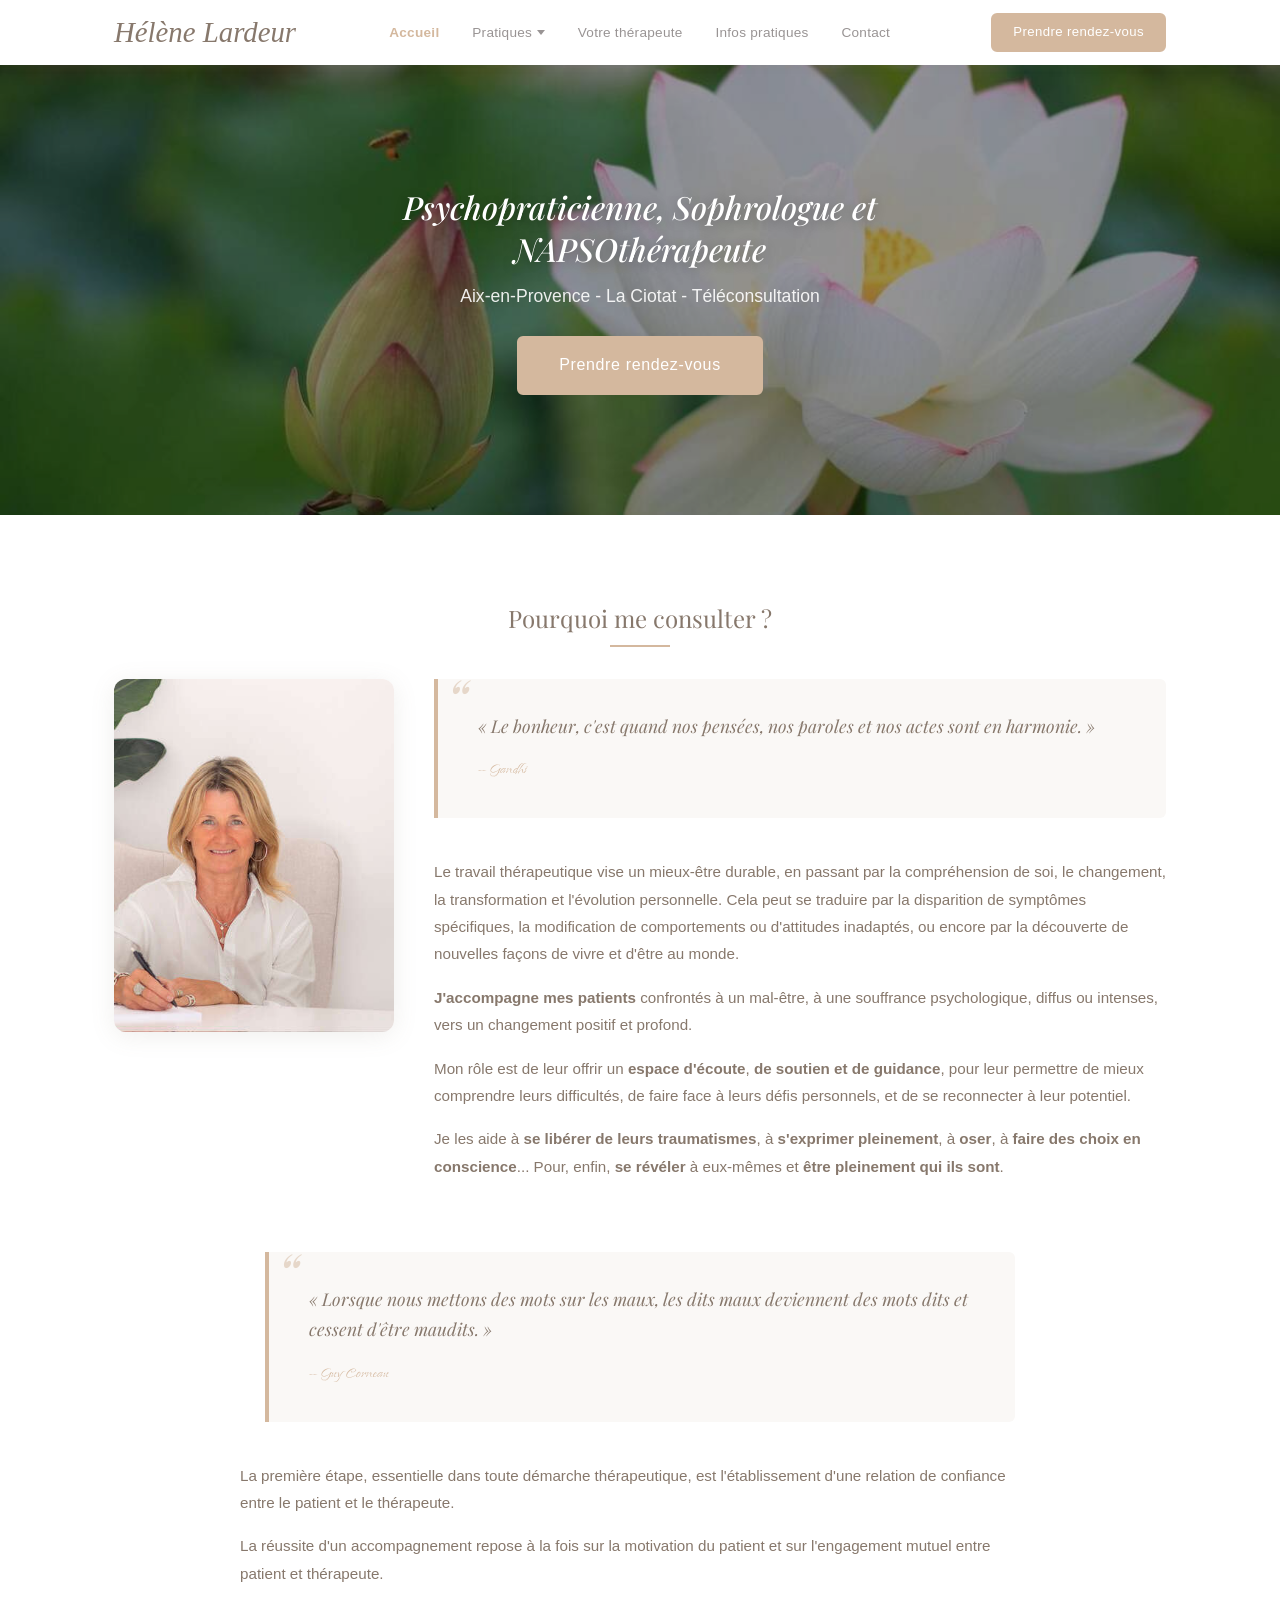
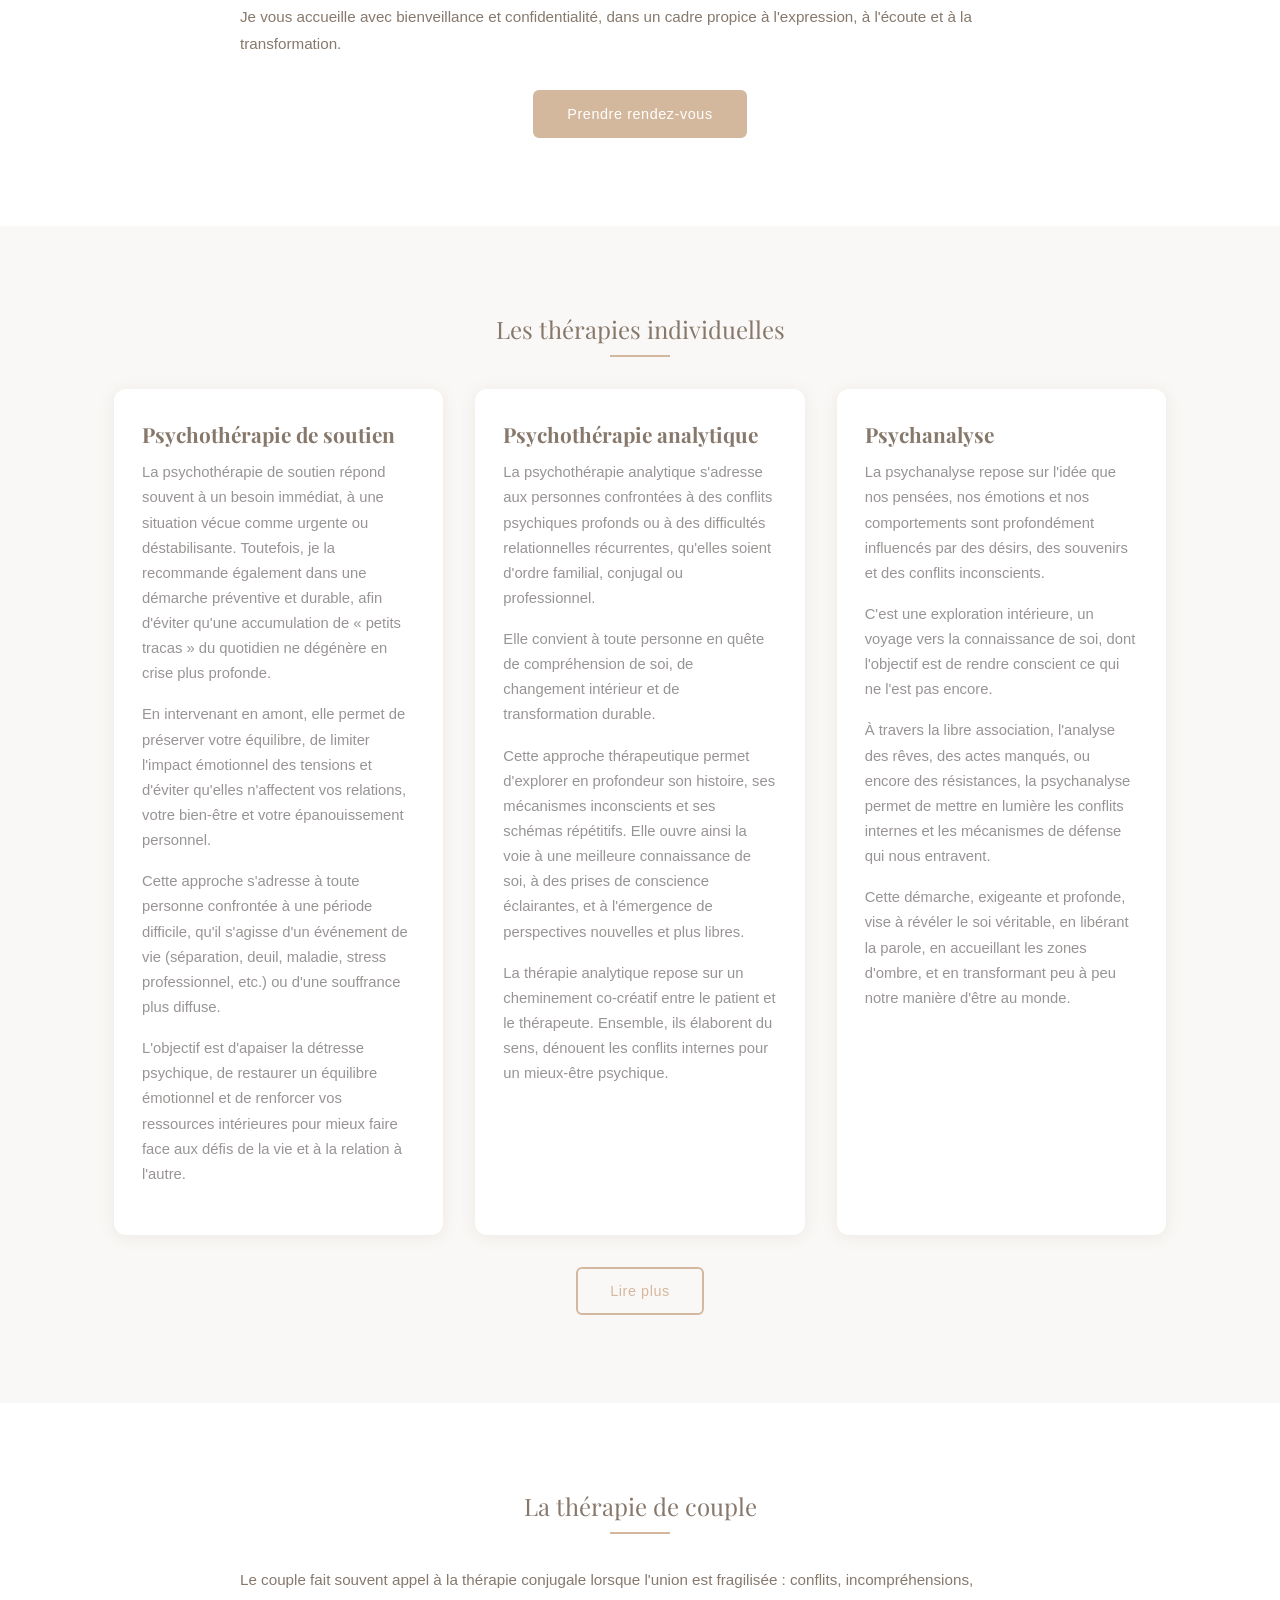
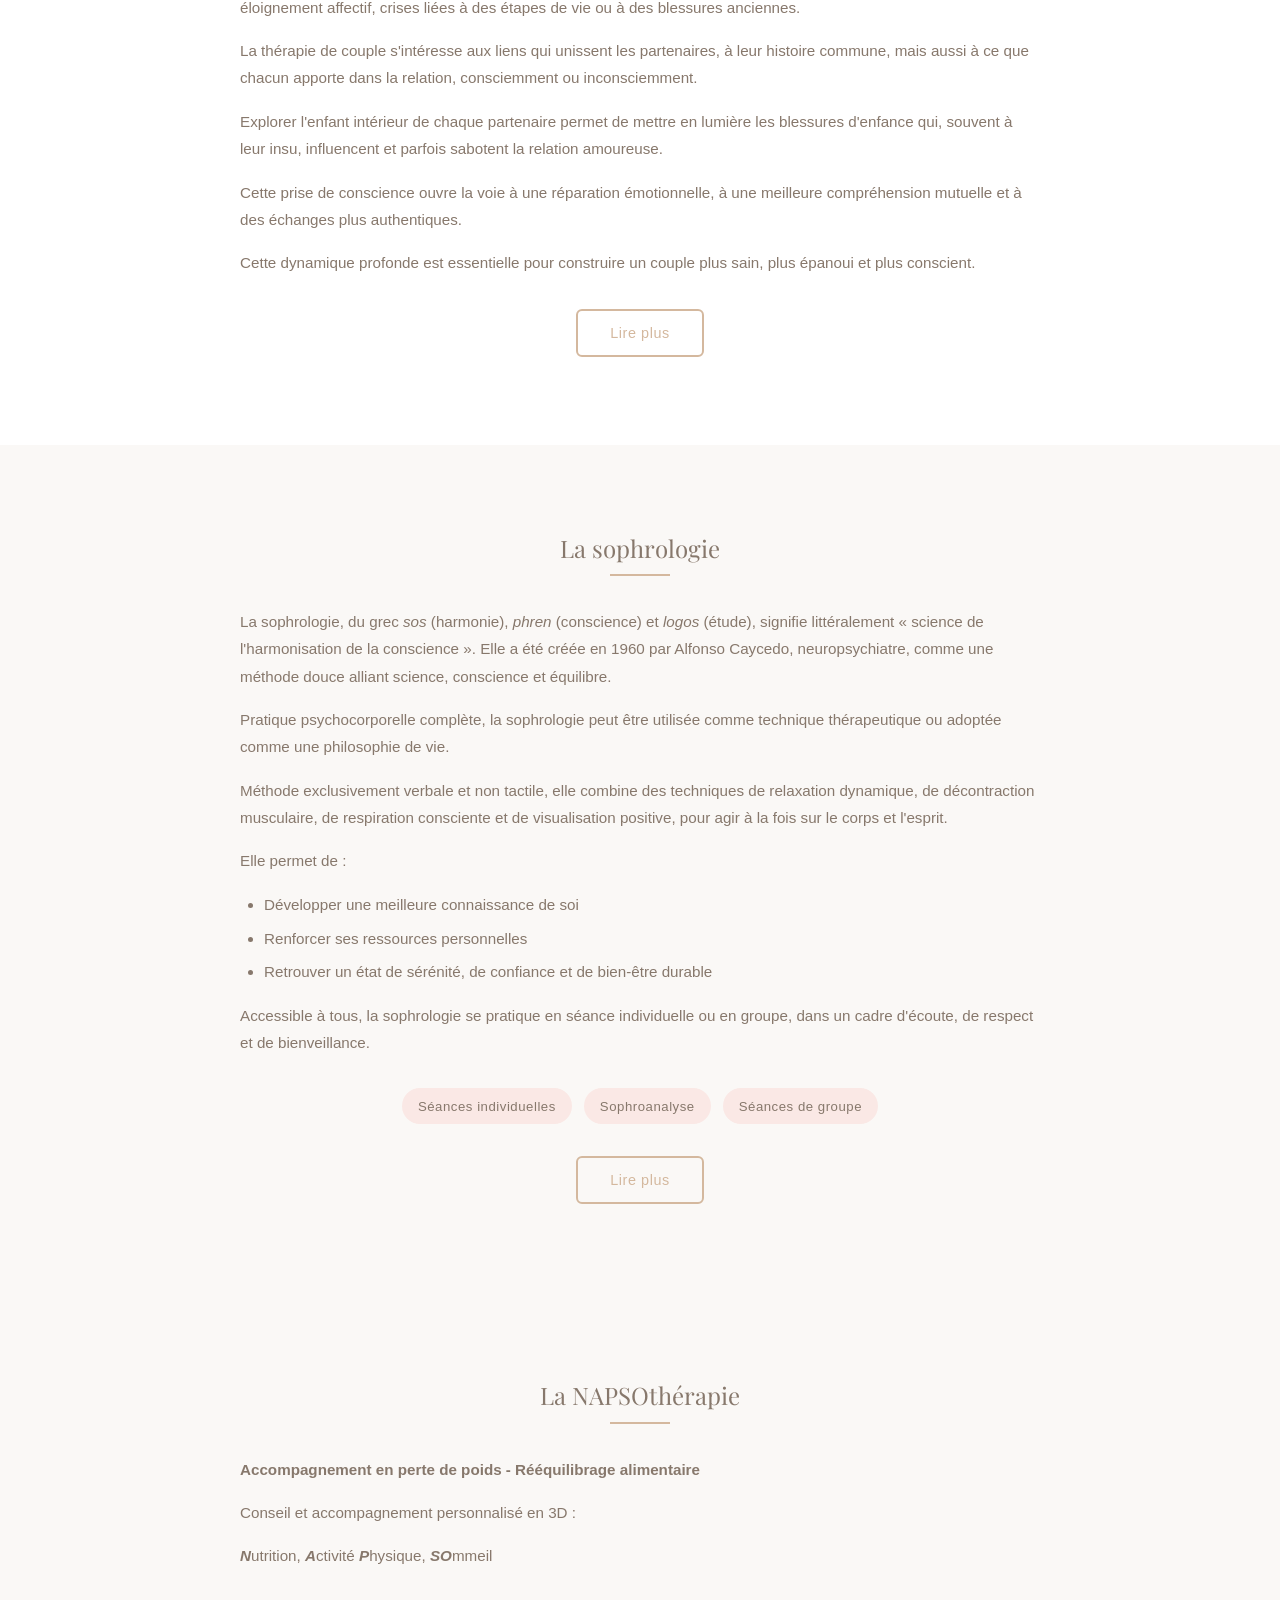
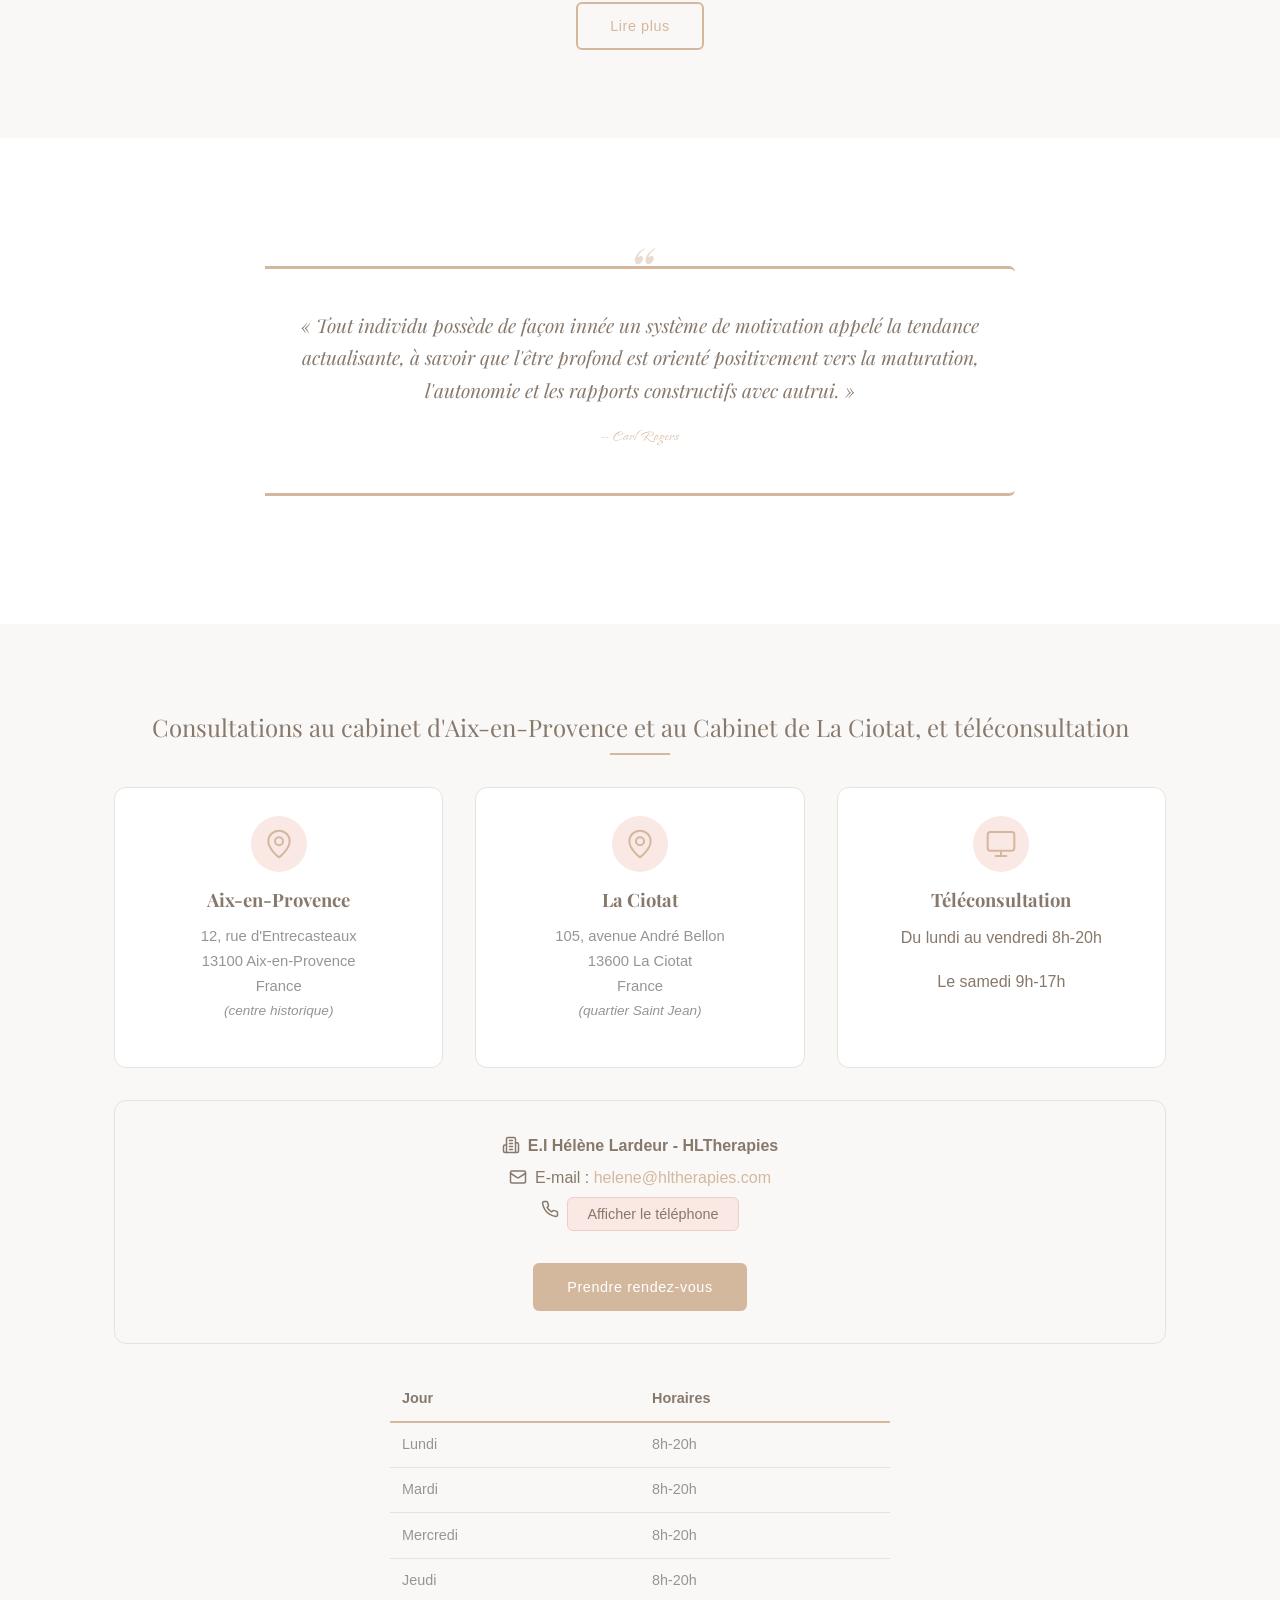
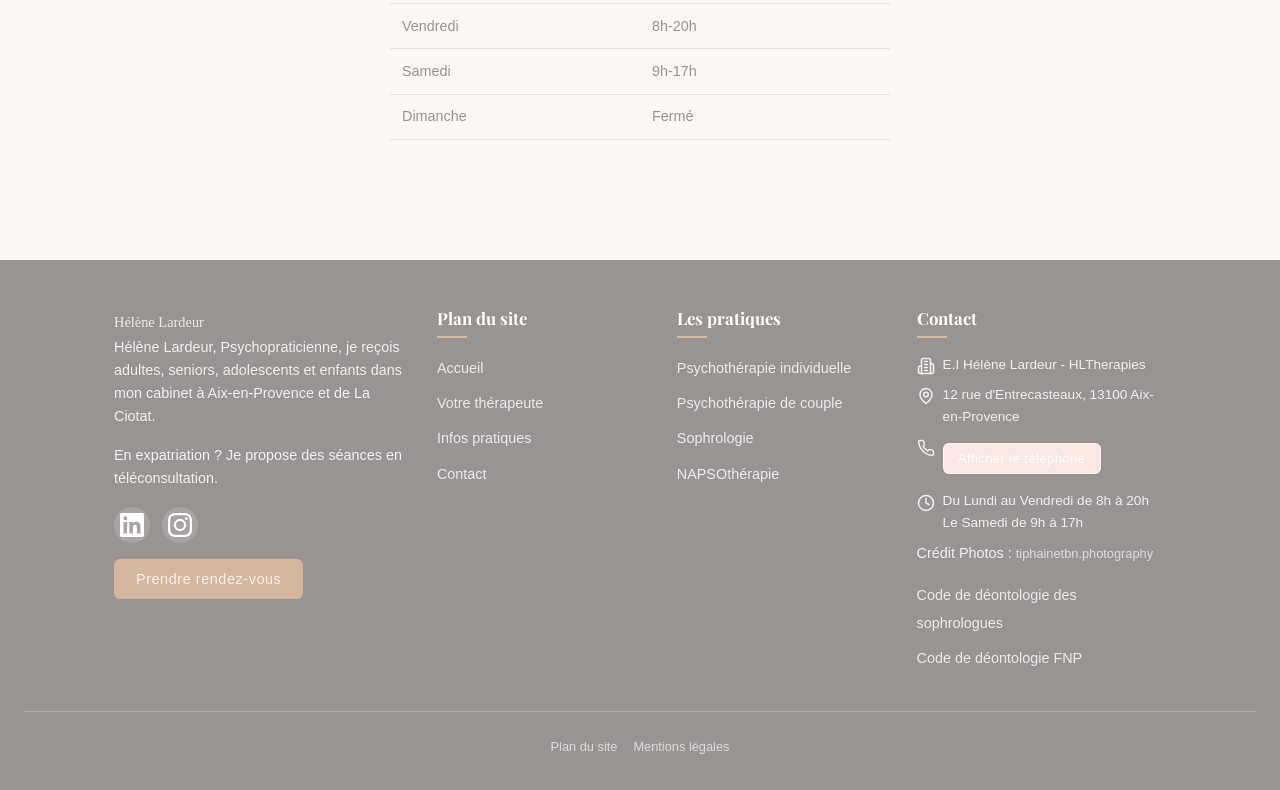
==== commit 45048c29: "Mise à jour des URLs dans les fichiers HTML et sitemap pour inclure un slash final, ajout du fichier" ====
--- a/index.html
+++ b/index.html
@@ -24,7 +24,7 @@
         "@context": "https://schema.org",
         "@type": "WebSite",
         "name": "HLTherapies",
-        "url": "https://www.hltherapies.com",
+        "url": "https://www.hltherapies.com/",
         "description": "Découvrez les services de psychothérapie, sophrologie et Napsothérapie d'Hélène Lardeur à Aix-en-Provence, en présentiel ou à distance.",
         "inLanguage": "fr"
     }
@@ -35,7 +35,7 @@
         "@type": ["LocalBusiness", "MedicalOrganization"],
         "name": "HLTherapies - Hélène Lardeur",
         "description": "Psychopraticienne, Sophrologue et NAPSOthérapeute à Aix-en-Provence et La Ciotat. Psychothérapie individuelle, psychothérapie de couple, sophrologie et NAPSOthérapie.",
-        "url": "https://www.hltherapies.com",
+        "url": "https://www.hltherapies.com/",
         "telephone": "+33776018449",
         "email": "helene@hltherapies.com",
         "image": "https://www.hltherapies.com/assets/images/hero-accueil.jpeg",
@@ -143,9 +143,9 @@
 
                         <div class="section-text">
                             <p>Le travail thérapeutique vise un mieux-être durable, en passant par la compréhension de soi, le changement, la transformation et l'évolution personnelle. Cela peut se traduire par la disparition de symptômes spécifiques, la modification de comportements ou d'attitudes inadaptés, ou encore par la découverte de nouvelles façons de vivre et d'être au monde.</p>
-                            <p>J'accompagne mes patients confrontés à un mal-être, à une souffrance psychologique, diffus ou intenses, vers un changement positif et profond.</p>
-                            <p>Mon rôle est de leur offrir un espace d'écoute, de soutien et de guidance, pour leur permettre de mieux comprendre leurs difficultés, de faire face à leurs défis personnels, et de se reconnecter à leur potentiel.</p>
-                            <p>Je les aide à se libérer de leurs traumatismes, à s'exprimer pleinement, à oser, à faire des choix en conscience... Pour, enfin, se révéler à eux-mêmes et être pleinement qui ils sont.</p>
+                            <p><strong>J'accompagne</strong> <strong>mes patients</strong> confrontés à un mal-être, à une souffrance psychologique, diffus ou intenses, vers un changement positif et profond.</p>
+                            <p>Mon rôle est de leur offrir un <strong>espace d'écoute</strong>, <strong>de soutien et de guidance</strong>, pour leur permettre de mieux comprendre leurs difficultés, de faire face à leurs défis personnels, et de se reconnecter à leur potentiel.</p>
+                            <p>Je les aide à <strong>se libérer de leurs traumatismes</strong>, à <strong>s'exprimer pleinement</strong>, à <strong>oser</strong>, à <strong>faire des choix en conscience</strong>... Pour, enfin, <strong>se révéler</strong> à eux-mêmes et <strong>être pleinement qui ils sont</strong>.</p>
                         </div>
                     </div>
                 </div>
@@ -200,6 +200,25 @@
 
                 <div class="section-cta">
                     <a href="/psychotherapie-individuelle-a-aix-en-provence-13080-13090-13100-13290-13540/" class="btn btn-outline">Lire plus</a>
+                </div>
+            </div>
+        </section>
+
+        <!-- LA THERAPIE DE COUPLE -->
+        <section class="section section-couple" aria-labelledby="couple-title">
+            <div class="container">
+                <h2 id="couple-title">La thérapie de couple</h2>
+
+                <div class="section-text">
+                    <p>Le couple fait souvent appel à la thérapie conjugale lorsque l'union est fragilisée : conflits, incompréhensions, éloignement affectif, crises liées à des étapes de vie ou à des blessures anciennes.</p>
+                    <p>La thérapie de couple s'intéresse aux liens qui unissent les partenaires, à leur histoire commune, mais aussi à ce que chacun apporte dans la relation, consciemment ou inconsciemment.</p>
+                    <p>Explorer l'enfant intérieur de chaque partenaire permet de mettre en lumière les blessures d'enfance qui, souvent à leur insu, influencent et parfois sabotent la relation amoureuse.</p>
+                    <p>Cette prise de conscience ouvre la voie à une réparation émotionnelle, à une meilleure compréhension mutuelle et à des échanges plus authentiques.</p>
+                    <p>Cette dynamique profonde est essentielle pour construire un couple plus sain, plus épanoui et plus conscient.</p>
+                </div>
+
+                <div class="section-cta">
+                    <a href="/psychotherapie-de-couple-a-aix-en-provence-13080-13090-13100-13290-13540/" class="btn btn-outline">Lire plus</a>
                 </div>
             </div>
         </section>
@@ -230,25 +249,6 @@
 
                 <div class="section-cta">
                     <a href="/sophrologie-sophrologue-a-aix-en-provence-13080-13090-13100-13290-13540/" class="btn btn-outline">Lire plus</a>
-                </div>
-            </div>
-        </section>
-
-        <!-- LA THERAPIE DE COUPLE -->
-        <section class="section section-couple" aria-labelledby="couple-title">
-            <div class="container">
-                <h2 id="couple-title">La thérapie de couple</h2>
-
-                <div class="section-text">
-                    <p>Le couple fait souvent appel à la thérapie conjugale lorsque l'union est fragilisée : conflits, incompréhensions, éloignement affectif, crises liées à des étapes de vie ou à des blessures anciennes.</p>
-                    <p>La thérapie de couple s'intéresse aux liens qui unissent les partenaires, à leur histoire commune, mais aussi à ce que chacun apporte dans la relation, consciemment ou inconsciemment.</p>
-                    <p>Explorer l'enfant intérieur de chaque partenaire permet de mettre en lumière les blessures d'enfance qui, souvent à leur insu, influencent et parfois sabotent la relation amoureuse.</p>
-                    <p>Cette prise de conscience ouvre la voie à une réparation émotionnelle, à une meilleure compréhension mutuelle et à des échanges plus authentiques.</p>
-                    <p>Cette dynamique profonde est essentielle pour construire un couple plus sain, plus épanoui et plus conscient.</p>
-                </div>
-
-                <div class="section-cta">
-                    <a href="/psychotherapie-de-couple-a-aix-en-provence-13080-13090-13100-13290-13540/" class="btn btn-outline">Lire plus</a>
                 </div>
             </div>
         </section>
@@ -371,7 +371,7 @@
             <div class="footer-grid">
 
                 <div class="footer-col">
-                    <h4>HLTherapies</h4>
+                    <a href="/" class="footer-logo" style="font-family: 'Parisienne', cursive;">Hélène Lardeur</a>
                     <p>Hélène Lardeur, Psychopraticienne, je reçois adultes, seniors, adolescents et enfants dans mon cabinet à Aix-en-Provence et de La Ciotat.</p>
                     <p>En expatriation ? Je propose des séances en téléconsultation.</p>
                     <div class="social-links">
--- a/assets/css/style.css
+++ b/assets/css/style.css
@@ -102,9 +102,9 @@
   color: var(--color-primary);
 }
 
-h1 { font-size: clamp(2rem, 5vw, 3rem);      margin-bottom: 1rem;    }
-h2 { font-size: clamp(1.35rem, 3vw, 1.75rem);  font-weight: 400; margin-bottom: 0.85rem; }
-h3 { font-size: clamp(1.25rem, 3vw, 1.6rem);  margin-bottom: 0.75rem; }
+h1 { font-size: clamp(1.6rem, 4vw, 2.25rem);   margin-bottom: 1rem;    }
+h2 { font-size: clamp(1.2rem, 2.5vw, 1.5rem);  font-weight: 400; margin-bottom: 0.85rem; }
+h3 { font-size: clamp(1.05rem, 2.5vw, 1.3rem); margin-bottom: 0.75rem; }
 h4 { font-size: 1.15rem;                       margin-bottom: 0.6rem;  }
 
 p {
@@ -509,6 +509,11 @@
 .banner-subpage-title {
   text-align: center;
   padding: 1.5rem 1.5rem 0;
+  background-color: var(--color-bg);
+}
+
+.banner-subpage-title--alt {
+  background-color: var(--color-bg-alt);
 }
 
 .banner-subpage-title h1 {
@@ -525,6 +530,11 @@
    -------------------------------------------------------------------------- */
 .section {
   padding: var(--section-padding);
+}
+
+.section.section--compact {
+  padding-top: 2.5rem;
+  padding-bottom: 2.5rem;
 }
 
 .section h2 {
@@ -583,11 +593,11 @@
 }
 
 .section-sophrologie {
+  background-color: var(--color-bg-alt);
+}
+
+.section-couple {
   background-color: var(--color-bg);
-}
-
-.section-couple {
-  background-color: var(--color-bg-alt);
 }
 
 .section-couple-seance {
@@ -620,6 +630,15 @@
 
 .section-tarifs {
   background-color: var(--color-bg-alt);
+}
+
+.section-tarifs h2 {
+  text-align: left;
+}
+
+.section-tarifs h2::after {
+  left: 0;
+  transform: none;
 }
 
 .section-accompagnement {
@@ -681,6 +700,16 @@
   align-items: center;
 }
 
+.section-content-with-image .section-text h2 {
+  text-align: left;
+  padding-bottom: 0;
+  margin-bottom: 1.25rem;
+}
+
+.section-content-with-image .section-text h2::after {
+  display: none;
+}
+
 .section-image {
   border-radius: var(--radius-lg);
   overflow: hidden;
@@ -691,6 +720,18 @@
   height: auto;
   border-radius: var(--radius-lg);
   object-fit: cover;
+  max-height: 400px;
+}
+
+/* Standalone image (not in a split layout): constrain width, show full image */
+.container > .section-image {
+  max-width: 600px;
+  margin-inline: auto;
+}
+
+.container > .section-image img {
+  object-fit: contain;
+  max-height: none;
 }
 
 /* --------------------------------------------------------------------------
@@ -841,6 +882,19 @@
   margin-bottom: 0.75rem;
 }
 
+.location-card__map {
+  width: 100%;
+  margin-top: 1rem;
+  margin-bottom: 1rem;
+  border-radius: var(--radius);
+  overflow: hidden;
+}
+
+.location-card__map iframe {
+  display: block;
+  border-radius: var(--radius);
+}
+
 .location-card address {
   font-style: normal;
   font-size: 0.925rem;
@@ -998,46 +1052,6 @@
   align-items: start;
 }
 
-.tarifs-grid {
-  display: grid;
-  grid-template-columns: 1fr;
-  gap: 1.5rem;
-}
-
-.tarif-card {
-  background-color: var(--color-white);
-  border: 1px solid var(--color-border);
-  border-radius: var(--radius-lg);
-  padding: 1.5rem;
-  text-align: center;
-  transition: border-color var(--transition), box-shadow var(--transition);
-}
-
-.tarif-card:hover {
-  border-color: var(--color-accent);
-  box-shadow: 0 4px 20px var(--color-shadow);
-}
-
-.tarif-card h3 {
-  font-family: var(--font-heading);
-  font-size: 1.05rem;
-  color: var(--color-primary);
-  margin-bottom: 0.5rem;
-}
-
-.tarif-price {
-  font-family: var(--font-heading);
-  font-size: 2rem;
-  font-weight: 700;
-  color: var(--color-accent);
-  margin-bottom: 0.25rem;
-}
-
-.tarif-detail {
-  font-size: 0.85rem;
-  color: var(--color-secondary);
-}
-
 .tarifs-image {
   border-radius: var(--radius-lg);
   overflow: hidden;
@@ -1050,6 +1064,48 @@
   border-radius: var(--radius-lg);
 }
 
+.tarifs-list {
+  display: flex;
+  flex-direction: column;
+}
+
+.tarif-row {
+  display: flex;
+  flex-wrap: wrap;
+  justify-content: space-between;
+  align-items: baseline;
+  padding: 1rem 0;
+  border-bottom: 1px solid var(--color-border);
+}
+
+.tarif-row:last-child {
+  border-bottom: none;
+}
+
+.tarif-row h3 {
+  font-family: var(--font-heading);
+  font-size: 1rem;
+  font-weight: 700;
+  color: var(--color-primary);
+  margin-bottom: 0;
+}
+
+.tarif-price {
+  font-family: var(--font-heading);
+  font-weight: 700;
+  font-size: 1rem;
+  color: var(--color-primary);
+  margin-bottom: 0;
+}
+
+.tarif-detail {
+  width: 100%;
+  font-size: 0.85rem;
+  color: var(--color-secondary);
+  margin-top: 0.15rem;
+  margin-bottom: 0;
+}
+
 /* --------------------------------------------------------------------------
    18. ABOUT PAGE (A PROPOS)
    -------------------------------------------------------------------------- */
@@ -1057,7 +1113,7 @@
   display: grid;
   grid-template-columns: 1fr;
   gap: 2rem;
-  align-items: center;
+  align-items: start;
   margin-bottom: 2.5rem;
 }
 
@@ -1073,11 +1129,22 @@
   box-shadow: 0 4px 24px var(--color-shadow);
 }
 
-.apropos-meta {
+.apropos-portrait-secondary {
+  margin-top: 1.5rem;
+  display: block;
+}
+
+.apropos-content .section-text {
+  margin-bottom: 0;
+}
+
+.apropos-subtitle {
   text-align: center;
-}
-
-.apropos-subtitle {
+  margin-bottom: 2rem;
+  font-family: var(--font-heading);
+  font-size: 1.15rem;
+  color: var(--color-primary);
+}
   font-family: var(--font-heading);
   font-size: 1.15rem;
   color: var(--color-primary);
@@ -1149,49 +1216,52 @@
   list-style: none;
   max-width: 800px;
   margin: 0 auto 2rem;
-  counter-reset: step;
 }
 
 .accompagnement-list li {
   position: relative;
-  padding: 1.25rem 0 1.25rem 3rem;
-  border-bottom: 1px solid var(--color-border);
+  padding: 0.25rem 0 0.25rem 1.5rem;
   font-size: 0.925rem;
   line-height: 1.7;
-  counter-increment: step;
 }
 
 .accompagnement-list li::before {
-  content: counter(step);
+  content: "-";
   position: absolute;
   left: 0;
-  top: 1.25rem;
-  width: 2rem;
-  height: 2rem;
-  background-color: var(--color-accent);
-  color: var(--color-white);
-  border-radius: 50%;
+  color: var(--color-accent);
+  font-weight: 700;
+}
+
+/* --------------------------------------------------------------------------
+   22. CONTACT PAGE LAYOUT
+   -------------------------------------------------------------------------- */
+.contact-page-layout {
+  display: grid;
+  grid-template-columns: 1fr;
+  gap: 2.5rem;
+  align-items: start;
+  max-width: 800px;
+  margin-inline: auto;
+}
+
+.contact-page-info .contact-line {
   display: flex;
-  align-items: center;
-  justify-content: center;
-  font-size: 0.8rem;
-  font-weight: 700;
-}
-
-/* --------------------------------------------------------------------------
-   22. MAP SECTION
-   -------------------------------------------------------------------------- */
-.section-map {
+  align-items: flex-start;
+  gap: 0.6rem;
+  margin-bottom: 0.75rem;
+  font-size: 0.95rem;
+}
+
+.contact-page-info .section-cta {
+  margin-top: 1.5rem;
+  text-align: left;
+}
+
+.contact-page-map iframe {
+  width: 100%;
+  border: 0;
   border-radius: var(--radius-lg);
-  overflow: hidden;
-  aspect-ratio: 16 / 9;
-  margin-top: 2rem;
-}
-
-.section-map iframe {
-  width: 100%;
-  height: 100%;
-  border: 0;
 }
 
 /* --------------------------------------------------------------------------
@@ -1482,12 +1552,13 @@
     grid-template-columns: repeat(3, 1fr);
   }
 
-  .tarifs-grid {
-    grid-template-columns: repeat(2, 1fr);
-  }
-
   .tarifs-layout {
-    grid-template-columns: 2fr 1fr;
+    grid-template-columns: 35% 1fr;
+  }
+
+  .contact-page-layout {
+    grid-template-columns: 1fr 1fr;
+    max-width: none;
   }
 
   .footer-grid {
@@ -1504,6 +1575,14 @@
 
   .section-content-with-image {
     grid-template-columns: 1fr 1fr;
+  }
+
+  .section-content-with-image--reverse {
+    direction: rtl;
+  }
+
+  .section-content-with-image--reverse > * {
+    direction: ltr;
   }
 
   .certifications-gallery {
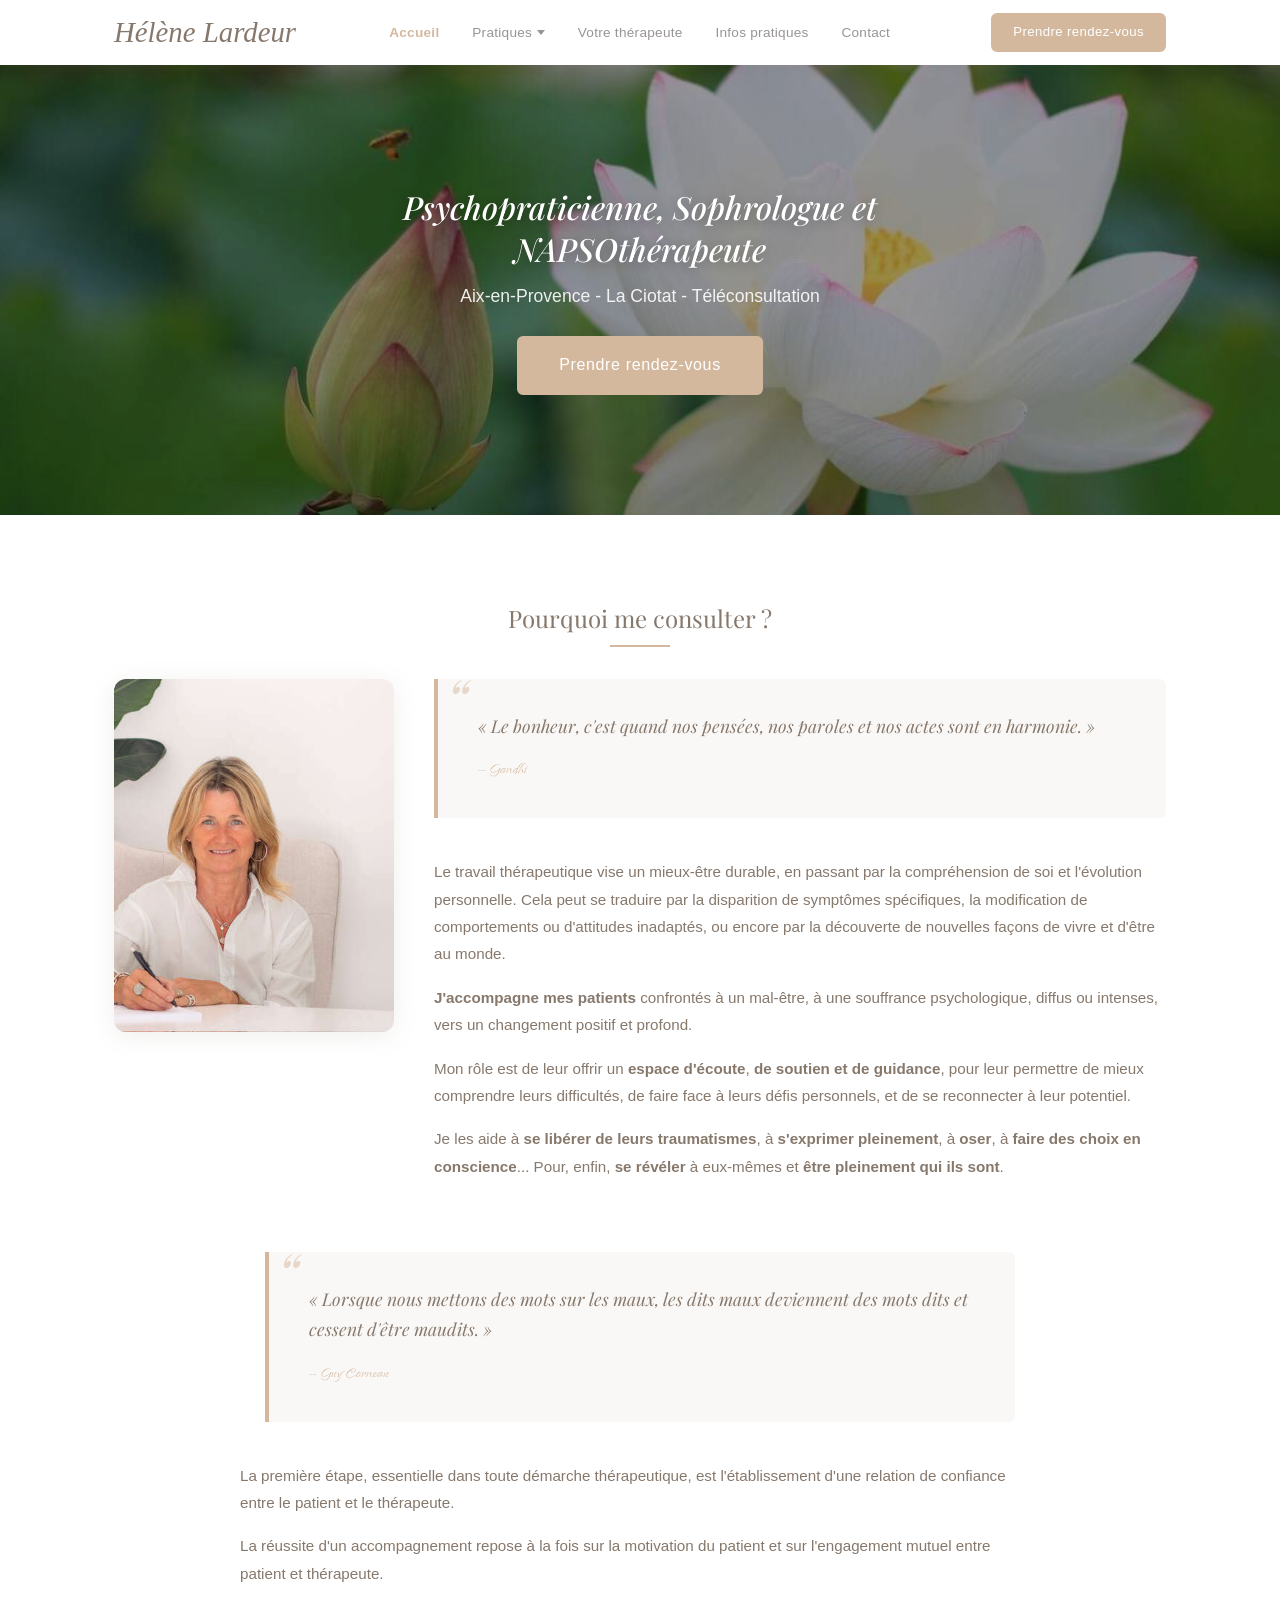
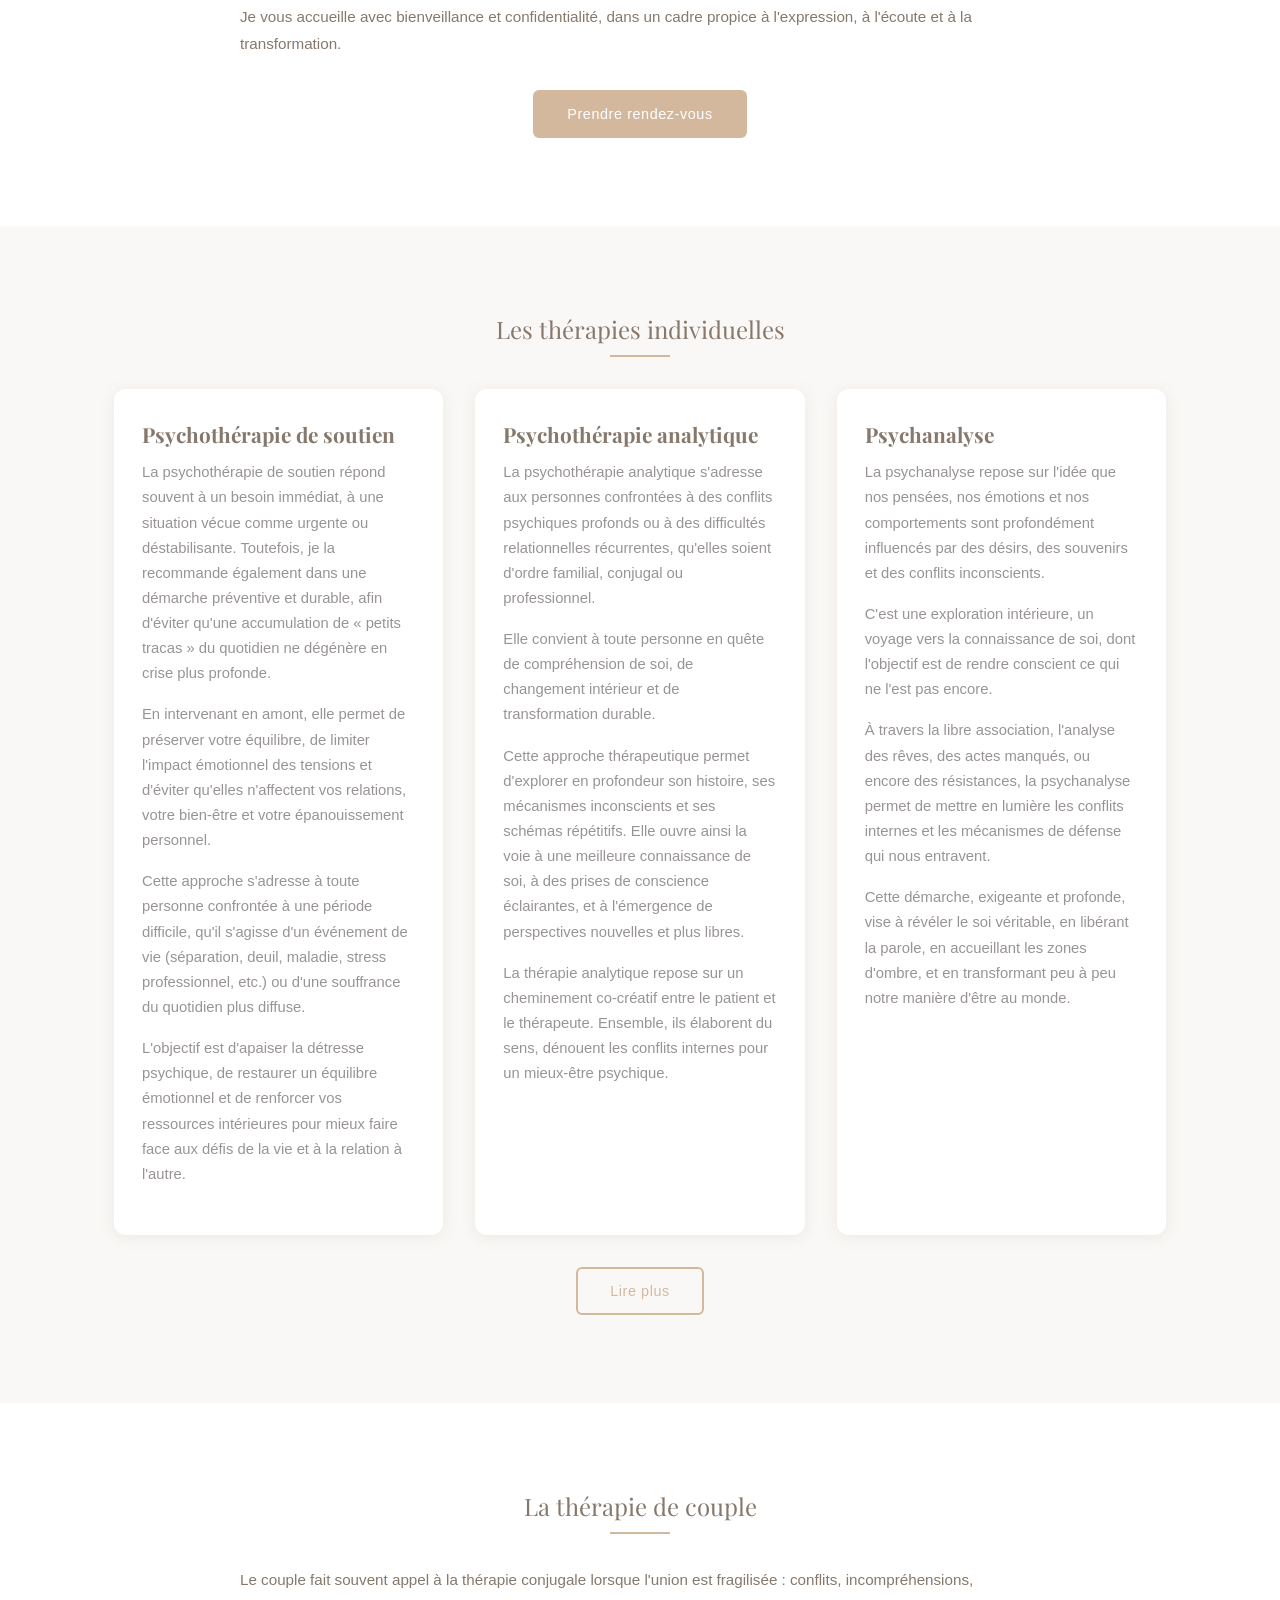
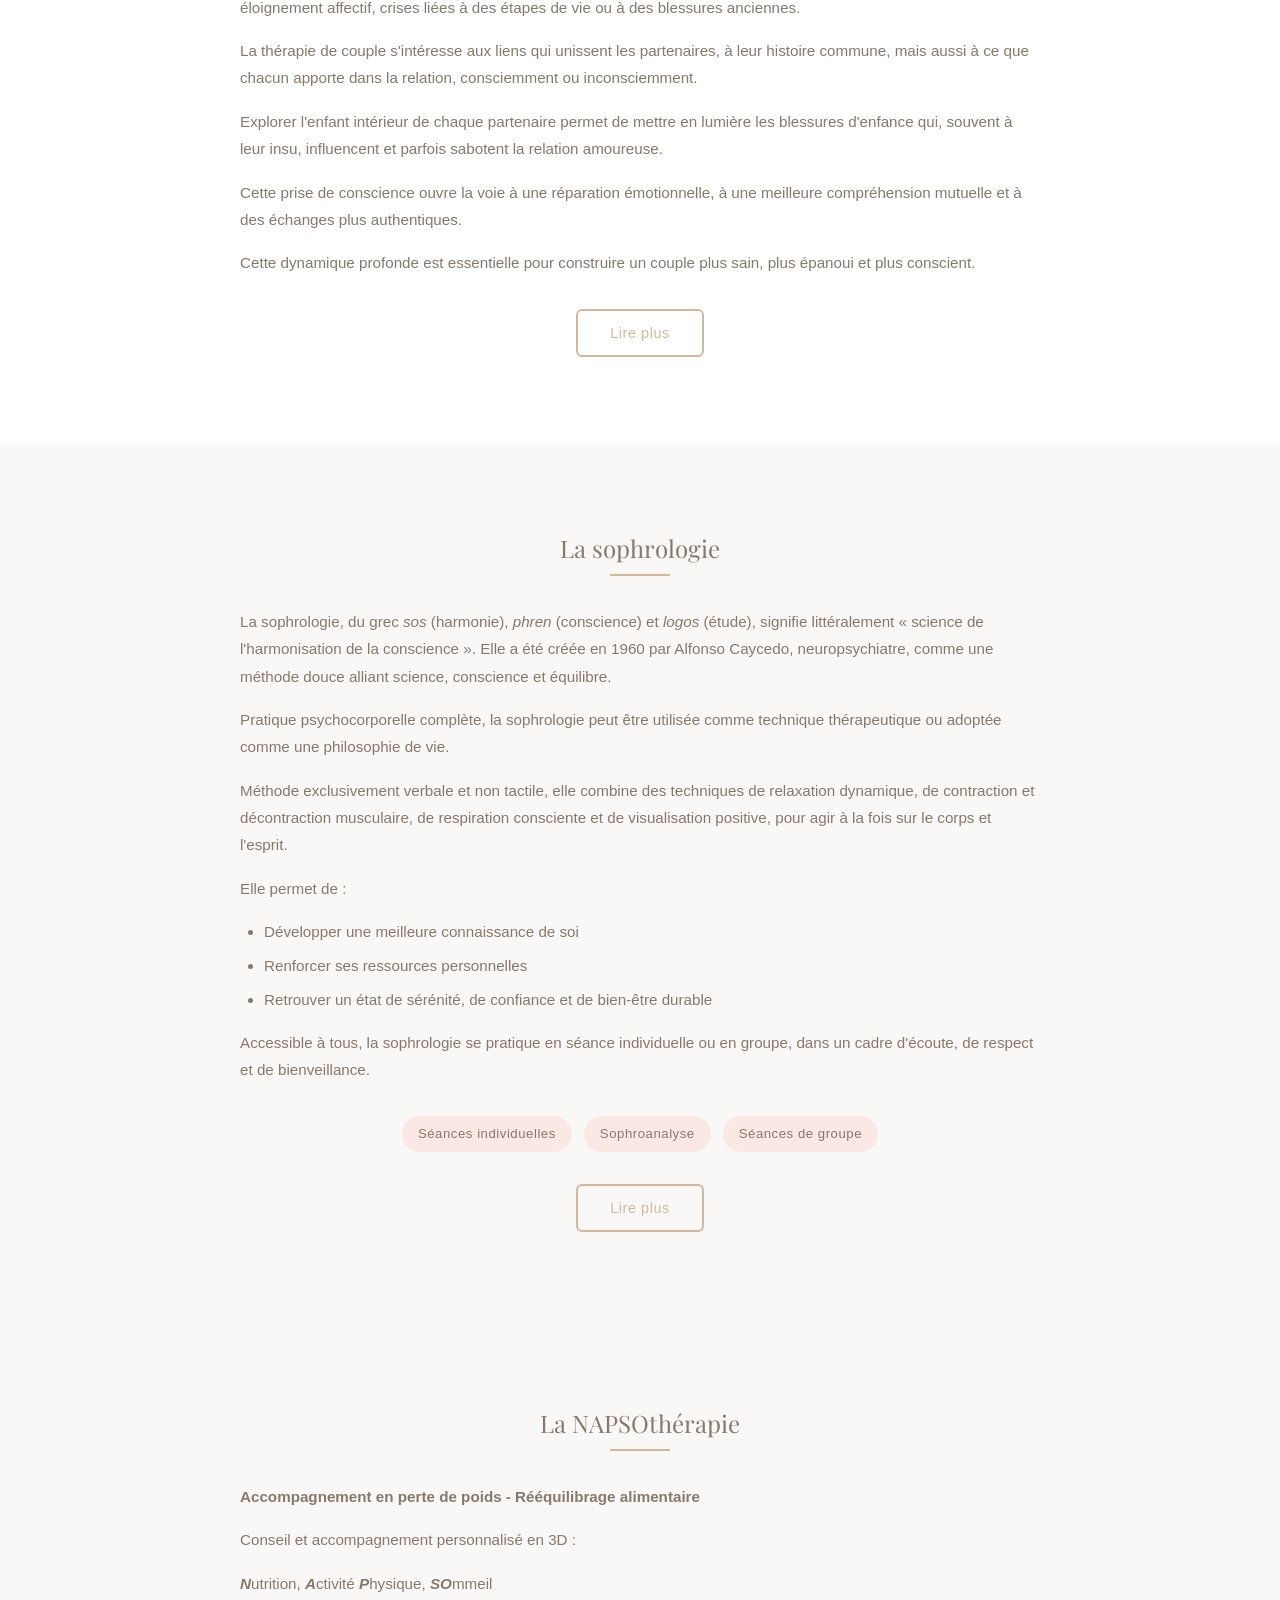
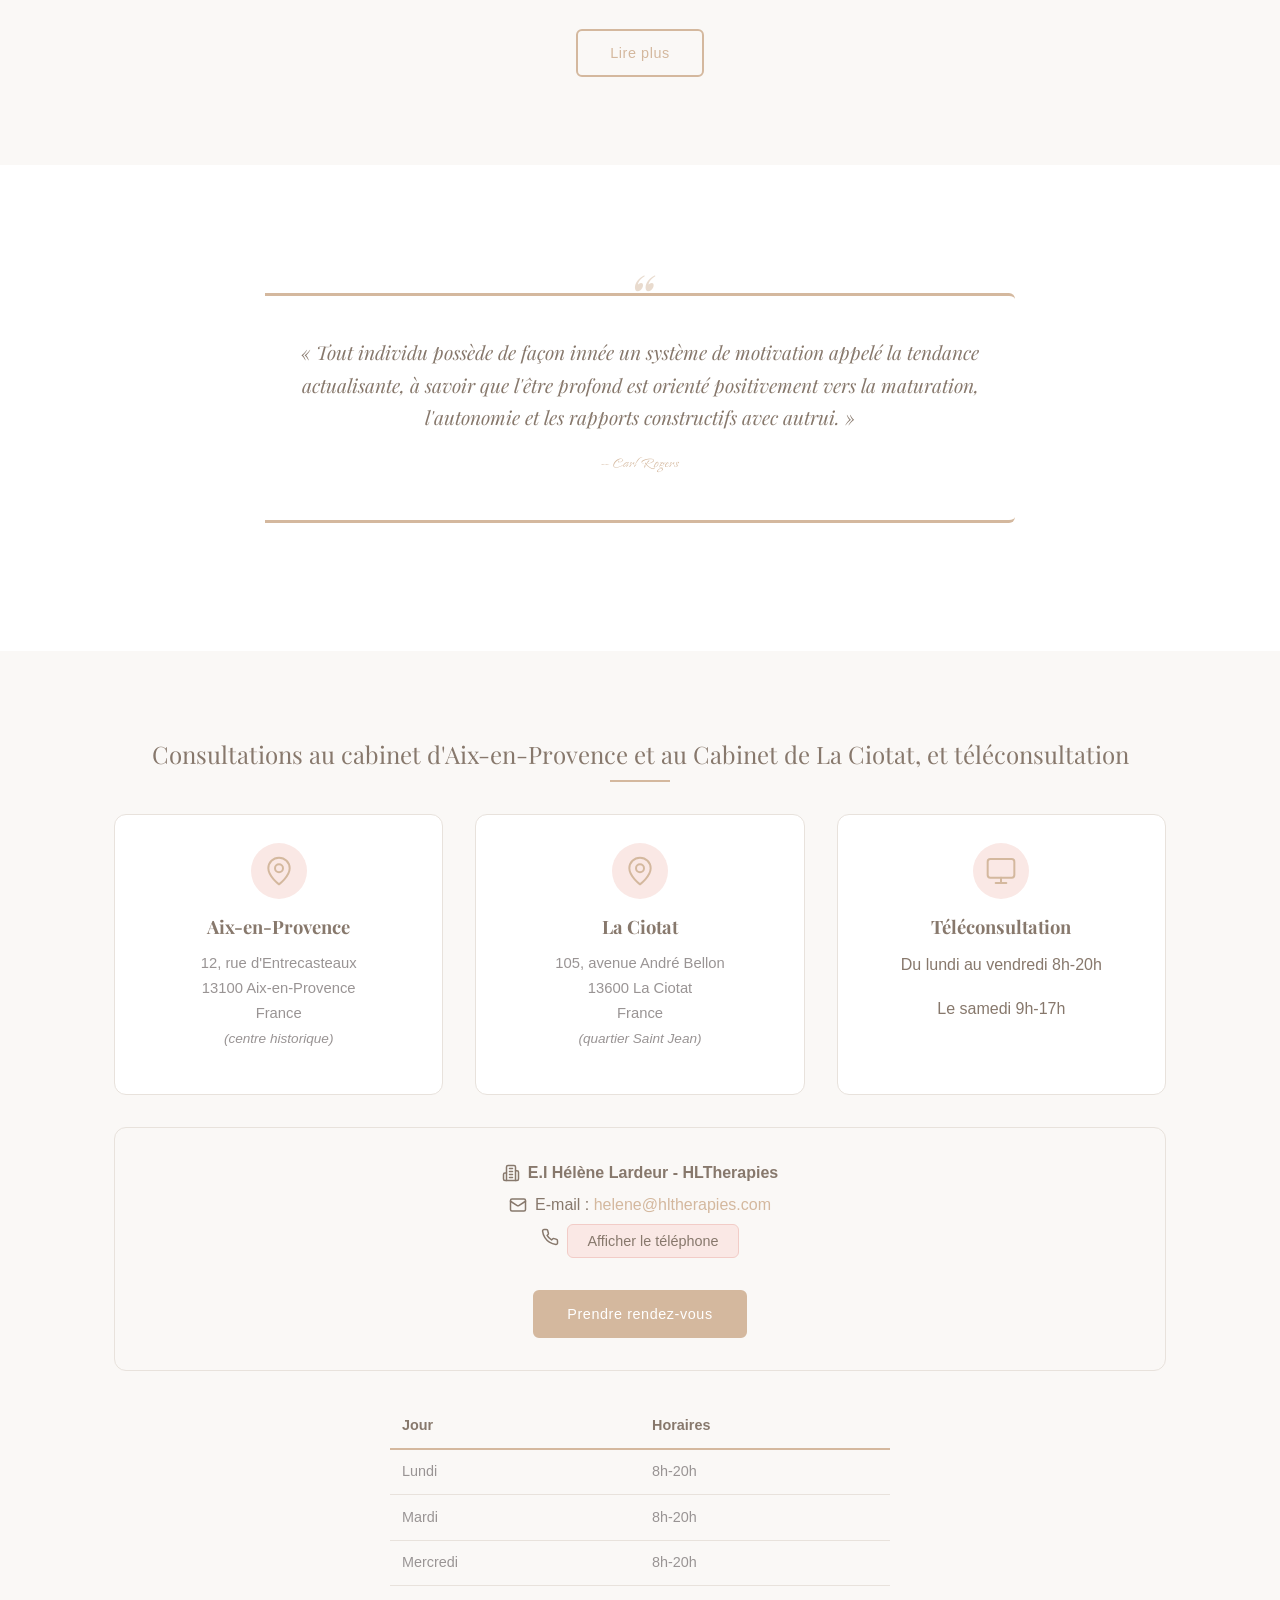
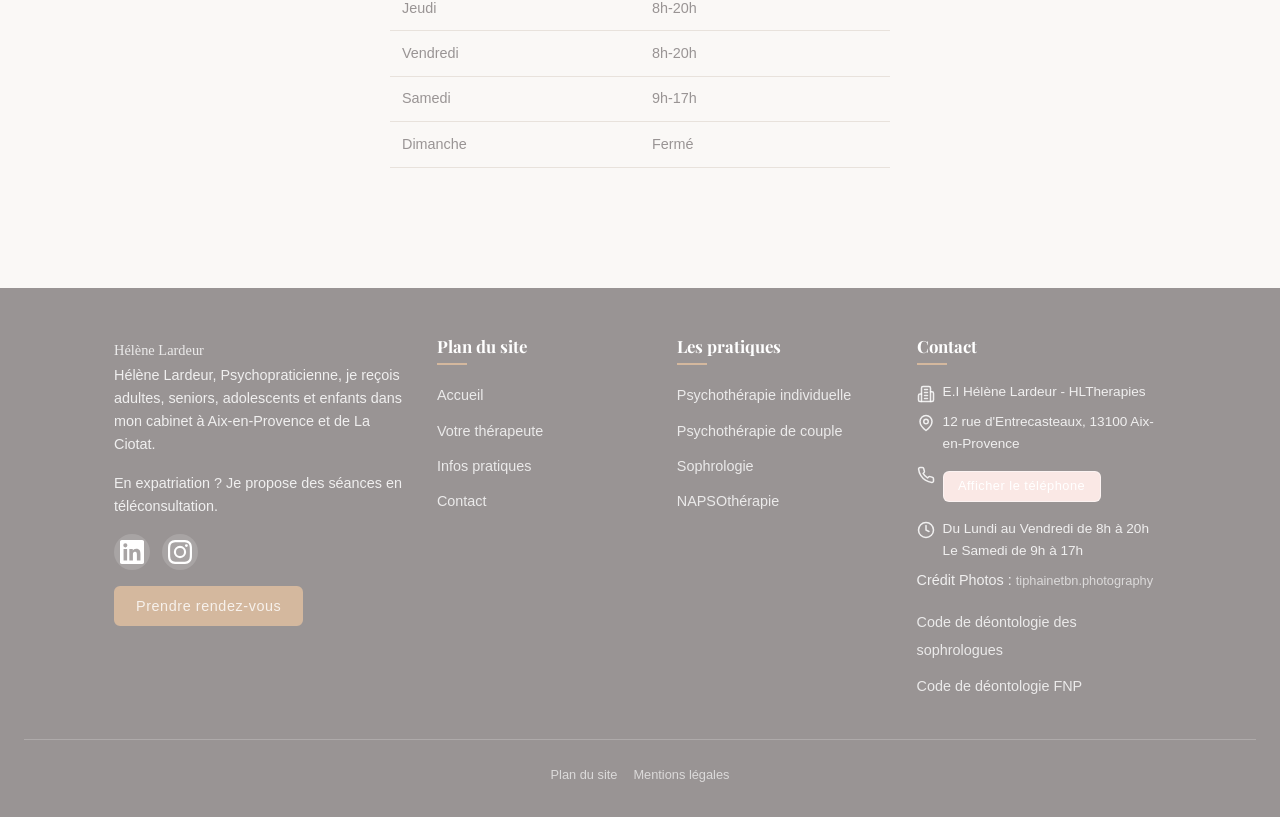
==== commit ecace3f7: "Remplacement Resalib par Calendly pour la prise de rendez-vous" ====
--- a/index.html
+++ b/index.html
@@ -2,22 +2,33 @@
 <html lang="fr">
 <head>
     <meta charset="UTF-8">
+    <link rel="icon" href="/favicon.ico" sizes="32x32">
+    <link rel="icon" href="/assets/images/favicon.svg" type="image/svg+xml">
+    <link rel="apple-touch-icon" href="/assets/images/apple-touch-icon.png">
     <meta name="viewport" content="width=device-width, initial-scale=1.0">
-    <title>Psychopraticienne et sophrologue à Aix-en-Provence et La Ciotat – Hélène Lardeur</title>
+    <title>Psychopraticienne et sophrologue à Aix-en-Provence | Hélène Lardeur</title>
     <meta name="description" content="Découvrez les services de psychothérapie, sophrologie et Napsothérapie d'Hélène Lardeur à Aix-en-Provence, en présentiel ou à distance.">
     <link rel="canonical" href="https://www.hltherapies.com/">
     <meta name="robots" content="index, follow">
-    <meta property="og:title" content="Psychopraticienne et sophrologue à Aix-en-Provence et La Ciotat – Hélène Lardeur">
+    <meta property="og:title" content="Psychopraticienne et sophrologue à Aix-en-Provence | Hélène Lardeur">
     <meta property="og:description" content="Découvrez les services de psychothérapie, sophrologie et Napsothérapie d'Hélène Lardeur à Aix-en-Provence, en présentiel ou à distance.">
     <meta property="og:url" content="https://www.hltherapies.com/">
     <meta property="og:type" content="website">
     <meta property="og:locale" content="fr_FR">
     <meta property="og:site_name" content="HLTherapies">
-    <meta name="twitter:card" content="summary">
-    <meta name="twitter:title" content="Psychopraticienne et sophrologue à Aix-en-Provence et La Ciotat – Hélène Lardeur">
+    <meta property="og:image" content="https://www.hltherapies.com/assets/images/hero-accueil.jpeg">
+    <meta property="og:image:width" content="1200">
+    <meta property="og:image:height" content="800">
+    <meta property="og:image:alt" content="Hélène Lardeur, psychopraticienne, sophrologue et NAPSOthérapeute">
+    <meta name="twitter:card" content="summary_large_image">
+    <meta name="twitter:title" content="Psychopraticienne et sophrologue à Aix-en-Provence | Hélène Lardeur">
     <meta name="twitter:description" content="Découvrez les services de psychothérapie, sophrologie et Napsothérapie d'Hélène Lardeur à Aix-en-Provence, en présentiel ou à distance.">
+    <meta name="twitter:image" content="https://www.hltherapies.com/assets/images/hero-accueil.jpeg">
+    <meta name="twitter:image:alt" content="Hélène Lardeur, psychopraticienne, sophrologue et NAPSOthérapeute">
     <link rel="preconnect" href="https://fonts.googleapis.com">
     <link rel="preconnect" href="https://fonts.gstatic.com" crossorigin>
+    <link rel="stylesheet" href="https://fonts.googleapis.com/css2?family=Island+Moments&family=Playfair+Display:ital,wght@0,400;0,700;1,400;1,700&display=swap">
+    <link rel="preload" as="image" href="assets/images/hero-accueil.jpeg">
     <link rel="stylesheet" href="assets/css/style.css">
     <script type="application/ld+json">
     {
@@ -38,6 +49,7 @@
         "url": "https://www.hltherapies.com/",
         "telephone": "+33776018449",
         "email": "helene@hltherapies.com",
+        "priceRange": "15\u20ac - 90\u20ac",
         "image": "https://www.hltherapies.com/assets/images/hero-accueil.jpeg",
         "address": [
             {
@@ -83,36 +95,35 @@
 </head>
 <body>
     <a href="#main-content" class="skip-link">Aller au contenu principal</a>
-
-    <!-- HEADER -->
-    <header class="site-header">
-        <nav class="site-nav" aria-label="Navigation principale">
-            <a href="/" class="nav-logo" style="font-family: 'Parisienne', cursive;">Hélène Lardeur</a>
-            <button type="button" class="nav-toggle" aria-expanded="false" aria-controls="nav-menu" aria-label="Ouvrir le menu de navigation">
-                <span class="nav-toggle-bar"></span>
-                <span class="nav-toggle-bar"></span>
-                <span class="nav-toggle-bar"></span>
-            </button>
-            <ul id="nav-menu" class="nav-menu" role="list">
-                <li><a href="/" class="nav-link nav-link--active" aria-current="page">Accueil</a></li>
-                <li class="nav-dropdown">
-                    <button type="button" class="nav-link nav-dropdown-label" aria-haspopup="true" aria-expanded="false">Pratiques</button>
-                    <ul class="nav-dropdown-menu" role="list">
-                        <li><a href="/psychotherapie-individuelle-a-aix-en-provence-13080-13090-13100-13290-13540/" class="nav-link">Psychothérapie individuelle</a></li>
-                        <li><a href="/psychotherapie-de-couple-a-aix-en-provence-13080-13090-13100-13290-13540/" class="nav-link">Psychothérapie de couple</a></li>
-                        <li><a href="/sophrologie-sophrologue-a-aix-en-provence-13080-13090-13100-13290-13540/" class="nav-link">Sophrologie</a></li>
-                        <li><a href="/napsotherapie-a-aix-en-provence/" class="nav-link">NAPSO­thérapie</a></li>
-                    </ul>
-                </li>
-                <li><a href="/helene-lardeur-psychopraticien-a-aix-en-provence-13080-13090-13100-13290-13540/" class="nav-link">Votre thérapeute</a></li>
-                <li><a href="/informations-pratiques-cabinet-de-psychotherapie-a-aix-en-provence-13080-13090-13100-13290-13540/" class="nav-link">Infos pratiques</a></li>
-                <li><a href="/prendre-rendez-vous-psychopraticien-a-aix-en-provence/" class="nav-link">Contact</a></li>
-            </ul>
-            <a href="https://www.resalib.fr/praticien/106849-helene-lardeur-psychopraticien-la-ciotat" class="nav-cta btn btn-primary" target="_blank" rel="noopener noreferrer">Prendre rendez-vous</a>
-        </nav>
-    </header>
-
-    <!-- MAIN CONTENT -->
+<!-- HEADER -->
+<header class="site-header">
+    <nav class="site-nav" aria-label="Navigation principale">
+        <a href="/" class="nav-logo" style="font-family: 'Parisienne', cursive;">Hélène Lardeur</a>
+        <button type="button" class="nav-toggle" aria-expanded="false" aria-controls="nav-menu" aria-label="Ouvrir le menu de navigation">
+            <span class="nav-toggle-bar"></span>
+            <span class="nav-toggle-bar"></span>
+            <span class="nav-toggle-bar"></span>
+        </button>
+        <ul id="nav-menu" class="nav-menu" role="list">
+            <li><a href="/" class="nav-link nav-link--active" aria-current="page">Accueil</a></li>
+            <li class="nav-dropdown">
+                <button type="button" class="nav-link nav-dropdown-label" aria-haspopup="true" aria-expanded="false">Pratiques</button>
+                <ul class="nav-dropdown-menu" role="list">
+                    <li><a href="/psychotherapie-individuelle-a-aix-en-provence-13080-13090-13100-13290-13540/" class="nav-link">Psychothérapie individuelle</a></li>
+                    <li><a href="/psychotherapie-de-couple-a-aix-en-provence-13080-13090-13100-13290-13540/" class="nav-link">Psychothérapie de couple</a></li>
+                    <li><a href="/sophrologie-sophrologue-a-aix-en-provence-13080-13090-13100-13290-13540/" class="nav-link">Sophrologie</a></li>
+                    <li><a href="/napsotherapie-a-aix-en-provence/" class="nav-link">NAPSOthérapie</a></li>
+                </ul>
+            </li>
+            <li><a href="/helene-lardeur-psychopraticien-a-aix-en-provence-13080-13090-13100-13290-13540/" class="nav-link">Votre thérapeute</a></li>
+            <li><a href="/informations-pratiques-cabinet-de-psychotherapie-a-aix-en-provence-13080-13090-13100-13290-13540/" class="nav-link">Infos pratiques</a></li>
+            <li><a href="/prendre-rendez-vous-psychopraticien-a-aix-en-provence/" class="nav-link">Contact</a></li>
+        </ul>
+        <a href="https://calendly.com/helene-hltherapies/30min" class="nav-cta btn btn-primary" target="_blank" rel="noopener noreferrer">Prendre rendez-vous</a>
+    </nav>
+</header>
+
+<!-- MAIN CONTENT -->
     <main id="main-content">
 
         <!-- HERO -->
@@ -121,7 +132,7 @@
                 <div class="hero-content">
                     <h1>Psychopraticienne, Sophrologue et NAPSOthérapeute</h1>
                     <p class="hero-subtitle">Aix-en-Provence - La Ciotat - Téléconsultation</p>
-                    <a href="https://www.resalib.fr/praticien/106849-helene-lardeur-psychopraticien-la-ciotat" class="btn btn-primary btn-lg" target="_blank" rel="noopener noreferrer">Prendre rendez-vous</a>
+                    <a href="https://calendly.com/helene-hltherapies/30min" class="btn btn-primary btn-lg" target="_blank" rel="noopener noreferrer">Prendre rendez-vous</a>
                 </div>
             </div>
         </section>
@@ -142,7 +153,7 @@
                         </blockquote>
 
                         <div class="section-text">
-                            <p>Le travail thérapeutique vise un mieux-être durable, en passant par la compréhension de soi, le changement, la transformation et l'évolution personnelle. Cela peut se traduire par la disparition de symptômes spécifiques, la modification de comportements ou d'attitudes inadaptés, ou encore par la découverte de nouvelles façons de vivre et d'être au monde.</p>
+                            <p>Le travail thérapeutique vise un mieux-être durable, en passant par la compréhension de soi et l'évolution personnelle. Cela peut se traduire par la disparition de symptômes spécifiques, la modification de comportements ou d'attitudes inadaptés, ou encore par la découverte de nouvelles façons de vivre et d'être au monde.</p>
                             <p><strong>J'accompagne</strong> <strong>mes patients</strong> confrontés à un mal-être, à une souffrance psychologique, diffus ou intenses, vers un changement positif et profond.</p>
                             <p>Mon rôle est de leur offrir un <strong>espace d'écoute</strong>, <strong>de soutien et de guidance</strong>, pour leur permettre de mieux comprendre leurs difficultés, de faire face à leurs défis personnels, et de se reconnecter à leur potentiel.</p>
                             <p>Je les aide à <strong>se libérer de leurs traumatismes</strong>, à <strong>s'exprimer pleinement</strong>, à <strong>oser</strong>, à <strong>faire des choix en conscience</strong>... Pour, enfin, <strong>se révéler</strong> à eux-mêmes et <strong>être pleinement qui ils sont</strong>.</p>
@@ -162,7 +173,7 @@
                 </div>
 
                 <div class="section-cta">
-                    <a href="https://www.resalib.fr/praticien/106849-helene-lardeur-psychopraticien-la-ciotat" class="btn btn-primary" target="_blank" rel="noopener noreferrer">Prendre rendez-vous</a>
+                    <a href="https://calendly.com/helene-hltherapies/30min" class="btn btn-primary" target="_blank" rel="noopener noreferrer">Prendre rendez-vous</a>
                 </div>
             </div>
         </section>
@@ -177,7 +188,7 @@
                         <h3>Psychothérapie de soutien</h3>
                         <p>La psychothérapie de soutien répond souvent à un besoin immédiat, à une situation vécue comme urgente ou déstabilisante. Toutefois, je la recommande également dans une démarche préventive et durable, afin d'éviter qu'une accumulation de &laquo; petits tracas &raquo; du quotidien ne dégénère en crise plus profonde.</p>
                         <p>En intervenant en amont, elle permet de préserver votre équilibre, de limiter l'impact émotionnel des tensions et d'éviter qu'elles n'affectent vos relations, votre bien-être et votre épanouissement personnel.</p>
-                        <p>Cette approche s'adresse à toute personne confrontée à une période difficile, qu'il s'agisse d'un événement de vie (séparation, deuil, maladie, stress professionnel, etc.) ou d'une souffrance plus diffuse.</p>
+                        <p>Cette approche s'adresse à toute personne confrontée à une période difficile, qu'il s'agisse d'un événement de vie (séparation, deuil, maladie, stress professionnel, etc.) ou d'une souffrance du quotidien plus diffuse.</p>
                         <p>L'objectif est d'apaiser la détresse psychique, de restaurer un équilibre émotionnel et de renforcer vos ressources intérieures pour mieux faire face aux défis de la vie et à la relation à l'autre.</p>
                     </article>
 
@@ -231,7 +242,7 @@
                 <div class="section-text">
                     <p>La sophrologie, du grec <em>sos</em> (harmonie), <em>phren</em> (conscience) et <em>logos</em> (étude), signifie littéralement &laquo; science de l'harmonisation de la conscience &raquo;. Elle a été créée en 1960 par Alfonso Caycedo, neuropsychiatre, comme une méthode douce alliant science, conscience et équilibre.</p>
                     <p>Pratique psychocorporelle complète, la sophrologie peut être utilisée comme technique thérapeutique ou adoptée comme une philosophie de vie.</p>
-                    <p>Méthode exclusivement verbale et non tactile, elle combine des techniques de relaxation dynamique, de décontraction musculaire, de respiration consciente et de visualisation positive, pour agir à la fois sur le corps et l'esprit.</p>
+                    <p>Méthode exclusivement verbale et non tactile, elle combine des techniques de relaxation dynamique, de contraction et décontraction musculaire, de respiration consciente et de visualisation positive, pour agir à la fois sur le corps et l'esprit.</p>
                     <p>Elle permet de :</p>
                     <ul>
                         <li>Développer une meilleure connaissance de soi</li>
@@ -336,7 +347,7 @@
                         <button type="button" class="phone-reveal" data-phone="07 76 01 84 49" aria-label="Afficher le numéro de téléphone">Afficher le téléphone</button>
                     </div>
                     <div class="section-cta">
-                        <a href="https://www.resalib.fr/praticien/106849-helene-lardeur-psychopraticien-la-ciotat" class="btn btn-primary" target="_blank" rel="noopener noreferrer">Prendre rendez-vous</a>
+                        <a href="https://calendly.com/helene-hltherapies/30min" class="btn btn-primary" target="_blank" rel="noopener noreferrer">Prendre rendez-vous</a>
                     </div>
                 </div>
 
@@ -364,139 +375,94 @@
         </section>
 
     </main>
-
-    <!-- FOOTER -->
-    <footer class="site-footer">
-        <div class="container">
-            <div class="footer-grid">
-
-                <div class="footer-col">
-                    <a href="/" class="footer-logo" style="font-family: 'Parisienne', cursive;">Hélène Lardeur</a>
-                    <p>Hélène Lardeur, Psychopraticienne, je reçois adultes, seniors, adolescents et enfants dans mon cabinet à Aix-en-Provence et de La Ciotat.</p>
-                    <p>En expatriation ? Je propose des séances en téléconsultation.</p>
-                    <div class="social-links">
-                        <a href="https://www.linkedin.com/in/helene-lardeur/" target="_blank" rel="noopener noreferrer" aria-label="LinkedIn">
-                            <svg xmlns="http://www.w3.org/2000/svg" width="24" height="24" viewBox="0 0 24 24" fill="currentColor" aria-hidden="true"><path d="M20.447 20.452h-3.554v-5.569c0-1.328-.027-3.037-1.852-3.037-1.853 0-2.136 1.445-2.136 2.939v5.667H9.351V9h3.414v1.561h.046c.477-.9 1.637-1.85 3.37-1.85 3.601 0 4.267 2.37 4.267 5.455v6.286zM5.337 7.433a2.062 2.062 0 0 1-2.063-2.065 2.064 2.064 0 1 1 2.063 2.065zm1.782 13.019H3.555V9h3.564v11.452zM22.225 0H1.771C.792 0 0 .774 0 1.729v20.542C0 23.227.792 24 1.771 24h20.451C23.2 24 24 23.227 24 22.271V1.729C24 .774 23.2 0 22.222 0h.003z"/></svg>
-                        </a>
-                        <a href="https://www.instagram.com/helenelardeurmorel/" target="_blank" rel="noopener noreferrer" aria-label="Instagram">
-                            <svg xmlns="http://www.w3.org/2000/svg" width="24" height="24" viewBox="0 0 24 24" fill="currentColor" aria-hidden="true"><path d="M12 2.163c3.204 0 3.584.012 4.85.07 3.252.148 4.771 1.691 4.919 4.919.058 1.265.069 1.645.069 4.849 0 3.205-.012 3.584-.069 4.849-.149 3.225-1.664 4.771-4.919 4.919-1.266.058-1.644.07-4.85.07-3.204 0-3.584-.012-4.849-.07-3.26-.149-4.771-1.699-4.919-4.92-.058-1.265-.07-1.644-.07-4.849 0-3.204.013-3.583.07-4.849.149-3.227 1.664-4.771 4.919-4.919 1.266-.057 1.645-.069 4.849-.069zM12 0C8.741 0 8.333.014 7.053.072 2.695.272.273 2.69.073 7.052.014 8.333 0 8.741 0 12c0 3.259.014 3.668.072 4.948.2 4.358 2.618 6.78 6.98 6.98C8.333 23.986 8.741 24 12 24c3.259 0 3.668-.014 4.948-.072 4.354-.2 6.782-2.618 6.979-6.98.059-1.28.073-1.689.073-4.948 0-3.259-.014-3.667-.072-4.947-.196-4.354-2.617-6.78-6.979-6.98C15.668.014 15.259 0 12 0zm0 5.838a6.162 6.162 0 1 0 0 12.324 6.162 6.162 0 0 0 0-12.324zM12 16a4 4 0 1 1 0-8 4 4 0 0 1 0 8zm6.406-11.845a1.44 1.44 0 1 0 0 2.881 1.44 1.44 0 0 0 0-2.881z"/></svg>
-                        </a>
-                    </div>
-                    <a href="https://www.resalib.fr/praticien/106849-helene-lardeur-psychopraticien-la-ciotat" class="btn btn-primary btn-sm" target="_blank" rel="noopener noreferrer">Prendre rendez-vous</a>
-                </div>
-
-                <div class="footer-col">
-                    <h4>Plan du site</h4>
+<!-- FOOTER -->
+<footer class="site-footer">
+    <div class="container">
+        <div class="footer-grid">
+
+            <div class="footer-col">
+                <a href="/" class="footer-logo" style="font-family: 'Parisienne', cursive;">Hélène Lardeur</a>
+                <p>Hélène Lardeur, Psychopraticienne, je reçois adultes, seniors, adolescents et enfants dans mon cabinet à Aix-en-Provence et de La Ciotat.</p>
+                <p>En expatriation ? Je propose des séances en téléconsultation.</p>
+
+                <div class="social-links"> 
+                    <a href="https://www.linkedin.com/in/helene-lardeur/" target="_blank" rel="noopener noreferrer" aria-label="LinkedIn"> 
+                        <svg xmlns="http://www.w3.org/2000/svg" width="24" height="24" viewBox="0 0 24 24" fill="currentColor" aria-hidden="true"><path d="M20.447 20.452h-3.554v-5.569c0-1.328-.027-3.037-1.852-3.037-1.853 0-2.136 1.445-2.136 2.939v5.667H9.351V9h3.414v1.561h.046c.477-.9 1.637-1.85 3.37-1.85 3.601 0 4.267 2.37 4.267 5.455v6.286zM5.337 7.433a2.062 2.062 0 0 1-2.063-2.065 2.064 2.064 0 1 1 2.063 2.065zm1.782 13.019H3.555V9h3.564v11.452zM22.225 0H1.771C.792 0 0 .774 0 1.729v20.542C0 23.227.792 24 1.771 24h20.451C23.2 24 24 23.227 24 22.271V1.729C24 .774 23.2 0 22.222 0h.003z"/></svg>
+                    </a>
+                    <a href="https://www.instagram.com/helenelardeurmorel/" target="_blank" rel="noopener noreferrer" aria-label="Instagram"> 
+                        <svg xmlns="http://www.w3.org/2000/svg" width="24" height="24" viewBox="0 0 24 24" fill="currentColor" aria-hidden="true"><path d="M12 2.163c3.204 0 3.584.012 4.85.07 3.252.148 4.771 1.691 4.919 4.919.058 1.265.069 1.645.069 4.849 0 3.205-.012 3.584-.069 4.849-.149 3.225-1.664 4.771-4.919 4.919-1.266.058-1.644.07-4.85.07-3.204 0-3.584-.012-4.849-.07-3.26-.149-4.771-1.699-4.919-4.92-.058-1.265-.07-1.644-.07-4.849 0-3.204.013-3.583.07-4.849.149-3.227 1.664-4.771 4.919-4.919 1.266-.057 1.645-.069 4.849-.069zM12 0C8.741 0 8.333.014 7.053.072 2.695.272.273 2.69.073 7.052.014 8.333 0 8.741 0 12c0 3.259.014 3.668.072 4.948.2 4.358 2.618 6.78 6.98 6.98C8.333 23.986 8.741 24 12 24c3.259 0 3.668-.014 4.948-.072 4.354-.2 6.782-2.618 6.979-6.98.059-1.28.073-1.689.073-4.948 0-3.259-.014-3.667-.072-4.947-.196-4.354-2.617-6.78-6.979-6.98C15.668.014 15.259 0 12 0zm0 5.838a6.162 6.162 0 1 0 0 12.324 6.162 6.162 0 0 0 0-12.324zM12 16a4 4 0 1 1 0-8 4 4 0 0 1 0 8zm6.406-11.845a1.44 1.44 0 1 0 0 2.881 1.44 1.44 0 0 0 0-2.881z"/></svg>
+                    </a>
+                </div>
+                <a href="https://calendly.com/helene-hltherapies/30min" class="btn btn-primary btn-sm" target="_blank" rel="noopener noreferrer">Prendre rendez-vous</a>
+            </div>
+
+            <div class="footer-col">
+                <h4>Plan du site</h4>
+                <ul role="list">
+                    <li><a href="/">Accueil</a></li>
+                    <li><a href="/helene-lardeur-psychopraticien-a-aix-en-provence-13080-13090-13100-13290-13540/">Votre thérapeute</a></li>
+                    <li><a href="/informations-pratiques-cabinet-de-psychotherapie-a-aix-en-provence-13080-13090-13100-13290-13540/">Infos pratiques</a></li>
+                    <li><a href="/prendre-rendez-vous-psychopraticien-a-aix-en-provence/">Contact</a></li>
+                </ul>
+            </div>
+
+            <div class="footer-col">
+                <h4>Les pratiques</h4>
+                <ul role="list">
+                    <li><a href="/psychotherapie-individuelle-a-aix-en-provence-13080-13090-13100-13290-13540/">Psychothérapie individuelle</a></li>
+                    <li><a href="/psychotherapie-de-couple-a-aix-en-provence-13080-13090-13100-13290-13540/">Psychothérapie de couple</a></li>
+                    <li><a href="/sophrologie-sophrologue-a-aix-en-provence-13080-13090-13100-13290-13540/">Sophrologie</a></li>
+                    <li><a href="/napsotherapie-a-aix-en-provence/">NAPSOthérapie</a></li>
+                </ul>
+            </div>
+
+            <div class="footer-col">
+                <h4>Contact</h4>
+                <address class="footer-contact">
+                    <div class="contact-line">
+                        <svg class="icon" xmlns="http://www.w3.org/2000/svg" width="18" height="18" viewBox="0 0 24 24" fill="none" stroke="currentColor" stroke-width="2" stroke-linecap="round" stroke-linejoin="round" aria-hidden="true"><path d="M6 22V4a2 2 0 0 1 2-2h8a2 2 0 0 1 2 2v18Z"/><path d="M6 12H4a2 2 0 0 0-2 2v6a2 2 0 0 0 2 2h2"/><path d="M18 9h2a2 2 0 0 1 2 2v9a2 2 0 0 1-2 2h-2"/><path d="M10 6h4"/><path d="M10 10h4"/><path d="M10 14h4"/><path d="M10 18h4"/></svg>
+                        <span>E.I Hélène Lardeur - HLTherapies</span>
+                    </div>
+                    <div class="contact-line">
+                        <svg class="icon" xmlns="http://www.w3.org/2000/svg" width="18" height="18" viewBox="0 0 24 24" fill="none" stroke="currentColor" stroke-width="2" stroke-linecap="round" stroke-linejoin="round" aria-hidden="true"><path d="M20 10c0 6-8 12-8 12s-8-6-8-12a8 8 0 0 1 16 0Z"/><circle cx="12" cy="10" r="3"/></svg>
+                        <span>12 rue d'Entrecasteaux, 13100 Aix-en-Provence</span>
+                    </div>
+                    <div class="contact-line">
+                        <svg class="icon" xmlns="http://www.w3.org/2000/svg" width="18" height="18" viewBox="0 0 24 24" fill="none" stroke="currentColor" stroke-width="2" stroke-linecap="round" stroke-linejoin="round" aria-hidden="true"><path d="M22 16.92v3a2 2 0 0 1-2.18 2 19.79 19.79 0 0 1-8.63-3.07 19.5 19.79 0 0 1-6-6 19.79 19.79 0 0 1-3.07-8.67A2 2 0 0 1 4.11 2h3a2 2 0 0 1 2 1.72 12.84 12.84 0 0 0 .7 2.81 2 2 0 0 1-.45 2.11L8.09 9.91a16 16 0 0 0 6 6l1.27-1.27a2 2 0 0 1 2.11-.45 12.84 12.84 0 0 0 2.81.7A2 2 0 0 1 22 16.92z"/></svg>
+                        <button type="button" class="phone-reveal btn btn-sm btn-outline" data-phone="07 76 01 84 49">Afficher le téléphone</button>
+                    </div>
+                    <div class="contact-line">
+                        <svg class="icon" xmlns="http://www.w3.org/2000/svg" width="18" height="18" viewBox="0 0 24 24" fill="none" stroke="currentColor" stroke-width="2" stroke-linecap="round" stroke-linejoin="round" aria-hidden="true"><circle cx="12" cy="12" r="10"/><polyline points="12 6 12 12 16 14"/></svg>
+                        <span>Du Lundi au Vendredi de 8h à 20h<br>Le Samedi de 9h à 17h</span>
+                    </div>
+                </address>
+                <p class="footer-credits">
+                    Crédit Photos : <a href="https://www.tiphainetbn.photography/" target="_blank" rel="noopener noreferrer">tiphainetbn.photography</a>
+                </p>
+                <nav class="footer-deontologie" aria-label="Codes de déontologie">
                     <ul role="list">
-                        <li><a href="/">Accueil</a></li>
-                        <li><a href="/helene-lardeur-psychopraticien-a-aix-en-provence-13080-13090-13100-13290-13540/">Votre thérapeute</a></li>
-                        <li><a href="/informations-pratiques-cabinet-de-psychotherapie-a-aix-en-provence-13080-13090-13100-13290-13540/">Infos pratiques</a></li>
-                        <li><a href="/prendre-rendez-vous-psychopraticien-a-aix-en-provence/">Contact</a></li>
-                    </ul>
-                </div>
-
-                <div class="footer-col">
-                    <h4>Les pratiques</h4>
-                    <ul role="list">
-                        <li><a href="/psychotherapie-individuelle-a-aix-en-provence-13080-13090-13100-13290-13540/">Psychothérapie individuelle</a></li>
-                        <li><a href="/psychotherapie-de-couple-a-aix-en-provence-13080-13090-13100-13290-13540/">Psychothérapie de couple</a></li>
-                        <li><a href="/sophrologie-sophrologue-a-aix-en-provence-13080-13090-13100-13290-13540/">Sophrologie</a></li>
-                        <li><a href="/napsotherapie-a-aix-en-provence/">NAPSO­thérapie</a></li>
-                    </ul>
-                </div>
-
-                <div class="footer-col">
-                    <h4>Contact</h4>
-                    <address class="footer-contact">
-                        <div class="contact-line">
-                            <svg class="icon" xmlns="http://www.w3.org/2000/svg" width="18" height="18" viewBox="0 0 24 24" fill="none" stroke="currentColor" stroke-width="2" stroke-linecap="round" stroke-linejoin="round" aria-hidden="true"><path d="M6 22V4a2 2 0 0 1 2-2h8a2 2 0 0 1 2 2v18Z"/><path d="M6 12H4a2 2 0 0 0-2 2v6a2 2 0 0 0 2 2h2"/><path d="M18 9h2a2 2 0 0 1 2 2v9a2 2 0 0 1-2 2h-2"/><path d="M10 6h4"/><path d="M10 10h4"/><path d="M10 14h4"/><path d="M10 18h4"/></svg>
-                            <span>E.I Hélène Lardeur - HLTherapies</span>
-                        </div>
-                        <div class="contact-line">
-                            <svg class="icon" xmlns="http://www.w3.org/2000/svg" width="18" height="18" viewBox="0 0 24 24" fill="none" stroke="currentColor" stroke-width="2" stroke-linecap="round" stroke-linejoin="round" aria-hidden="true"><path d="M20 10c0 6-8 12-8 12s-8-6-8-12a8 8 0 0 1 16 0Z"/><circle cx="12" cy="10" r="3"/></svg>
-                            <span>12 rue d'Entrecasteaux, 13100 Aix-en-Provence</span>
-                        </div>
-                        <div class="contact-line">
-                            <svg class="icon" xmlns="http://www.w3.org/2000/svg" width="18" height="18" viewBox="0 0 24 24" fill="none" stroke="currentColor" stroke-width="2" stroke-linecap="round" stroke-linejoin="round" aria-hidden="true"><path d="M22 16.92v3a2 2 0 0 1-2.18 2 19.79 19.79 0 0 1-8.63-3.07 19.5 19.5 0 0 1-6-6 19.79 19.79 0 0 1-3.07-8.67A2 2 0 0 1 4.11 2h3a2 2 0 0 1 2 1.72 12.84 12.84 0 0 0 .7 2.81 2 2 0 0 1-.45 2.11L8.09 9.91a16 16 0 0 0 6 6l1.27-1.27a2 2 0 0 1 2.11-.45 12.84 12.84 0 0 0 2.81.7A2 2 0 0 1 22 16.92z"/></svg>
-                            <button type="button" class="phone-reveal btn btn-sm btn-outline" data-phone="07 76 01 84 49">Afficher le téléphone</button>
-                        </div>
-                        <div class="contact-line">
-                            <svg class="icon" xmlns="http://www.w3.org/2000/svg" width="18" height="18" viewBox="0 0 24 24" fill="none" stroke="currentColor" stroke-width="2" stroke-linecap="round" stroke-linejoin="round" aria-hidden="true"><circle cx="12" cy="12" r="10"/><polyline points="12 6 12 12 16 14"/></svg>
-                            <span>Du Lundi au Vendredi de 8h à 20h<br>Le Samedi de 9h à 17h</span>
-                        </div>
-                    </address>
-                    <p class="footer-credits">
-                        Crédit Photos : <a href="https://www.tiphainetbn.photography/" target="_blank" rel="noopener noreferrer">tiphainetbn.photography</a>
-                    </p>
-                    <nav class="footer-deontologie" aria-label="Codes de déontologie">
-                        <ul role="list">
-                            <li><a href="/assets/docs/code_de_deontologie_des_sophrologues.pdf" target="_blank" rel="noopener noreferrer">Code de déontologie des sophrologues</a></li>
-                            <li><a href="/assets/docs/code_de_deontologie_fnp.pdf" target="_blank" rel="noopener noreferrer">Code de déontologie FNP</a></li>
-                        </ul>
-                    </nav>
-                </div>
-
-            </div>
-        </div>
-
-        <div class="footer-bottom">
-            <div class="container">
-                <nav class="footer-links" aria-label="Liens légaux">
-                    <ul role="list">
-                        <li><a href="/plan-du-site/">Plan du site</a></li>
-                        <li><a href="/mentions-legales/">Mentions légales</a></li>
+                        <li><a href="/assets/docs/code_de_deontologie_des_sophrologues.pdf" target="_blank" rel="noopener noreferrer">Code de déontologie des sophrologues</a></li>
+                        <li><a href="/assets/docs/code_de_deontologie_fnp.pdf" target="_blank" rel="noopener noreferrer">Code de déontologie FNP</a></li>
                     </ul>
                 </nav>
             </div>
+
         </div>
-    </footer>
-
-    <!-- JAVASCRIPT -->
-    <script>
-    (function () {
-        /* Mobile menu toggle */
-        var toggle = document.querySelector('.nav-toggle');
-        var menu = document.getElementById('nav-menu');
-        if (toggle && menu) {
-            toggle.addEventListener('click', function () {
-                var expanded = this.getAttribute('aria-expanded') === 'true';
-                this.setAttribute('aria-expanded', String(!expanded));
-                menu.classList.toggle('nav-menu--open');
-            });
-        }
-
-        /* Mobile dropdown toggle */
-        document.querySelectorAll('.nav-dropdown-label').forEach(function (btn) {
-            btn.addEventListener('click', function () {
-                var parent = this.closest('.nav-dropdown');
-                var isExpanded = this.getAttribute('aria-expanded') === 'true';
-                this.setAttribute('aria-expanded', String(!isExpanded));
-                parent.classList.toggle('nav-dropdown--open');
-            });
-        });
-
-        /* Phone reveal */
-        document.querySelectorAll('.phone-reveal').forEach(function (btn) {
-            btn.addEventListener('click', function () {
-                var phone = this.getAttribute('data-phone');
-                var link = document.createElement('a');
-                link.href = 'tel:+33776018449';
-                link.textContent = phone;
-                this.replaceWith(link);
-            });
-        });
-
-        /* Smooth scroll for anchor links */
-        document.querySelectorAll('a[href^="#"]').forEach(function (anchor) {
-            anchor.addEventListener('click', function (e) {
-                var target = document.querySelector(this.getAttribute('href'));
-                if (target) {
-                    e.preventDefault();
-                    target.scrollIntoView({ behavior: 'smooth' });
-                }
-            });
-        });
-    })();
-    </script>
+    </div>
+
+    <div class="footer-bottom">
+        <div class="container">
+            <nav class="footer-links" aria-label="Liens légaux">
+                <ul role="list">
+                    <li><a href="/plan-du-site/">Plan du site</a></li>
+                    <li><a href="/mentions-legales/">Mentions légales</a></li>
+                </ul>
+            </nav>
+        </div>
+    </div>
+</footer>
+
+<!-- JAVASCRIPT -->
+<script src="/assets/js/site.js" defer></script>
 </body>
 </html>
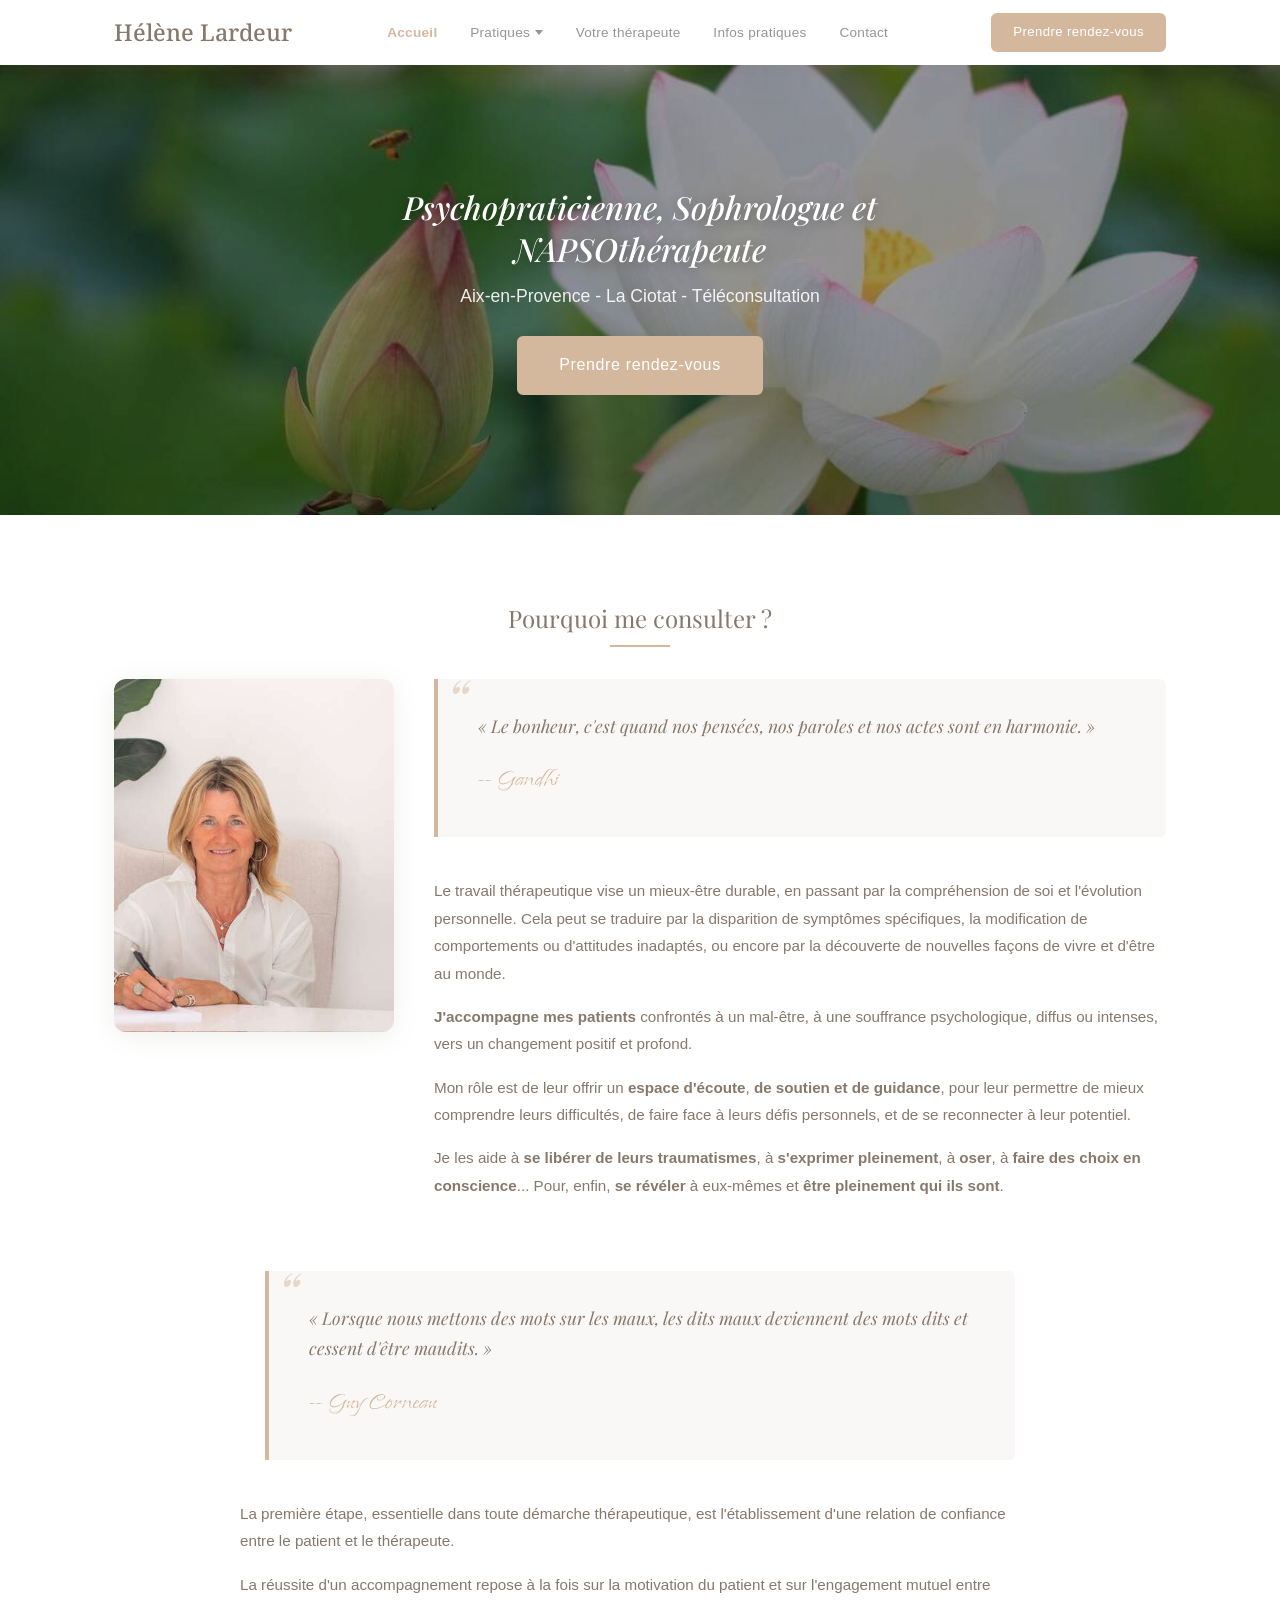
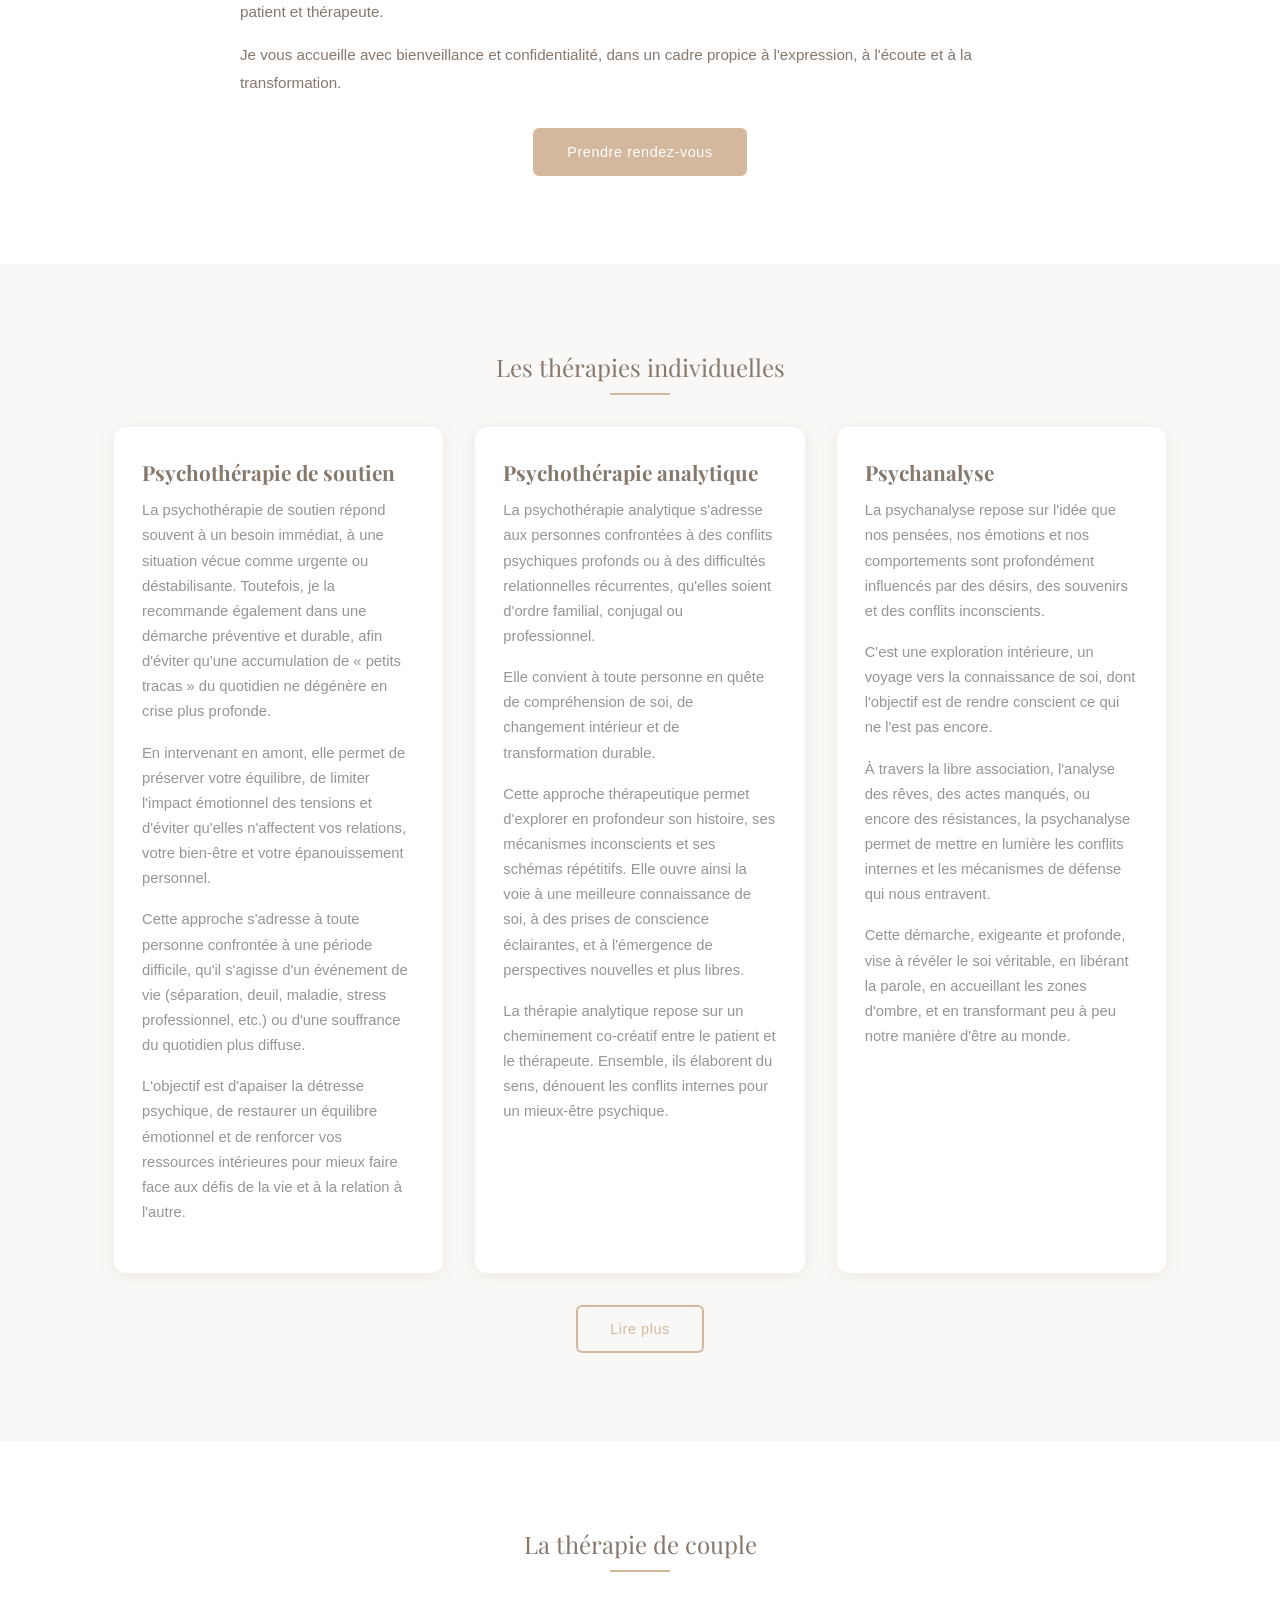
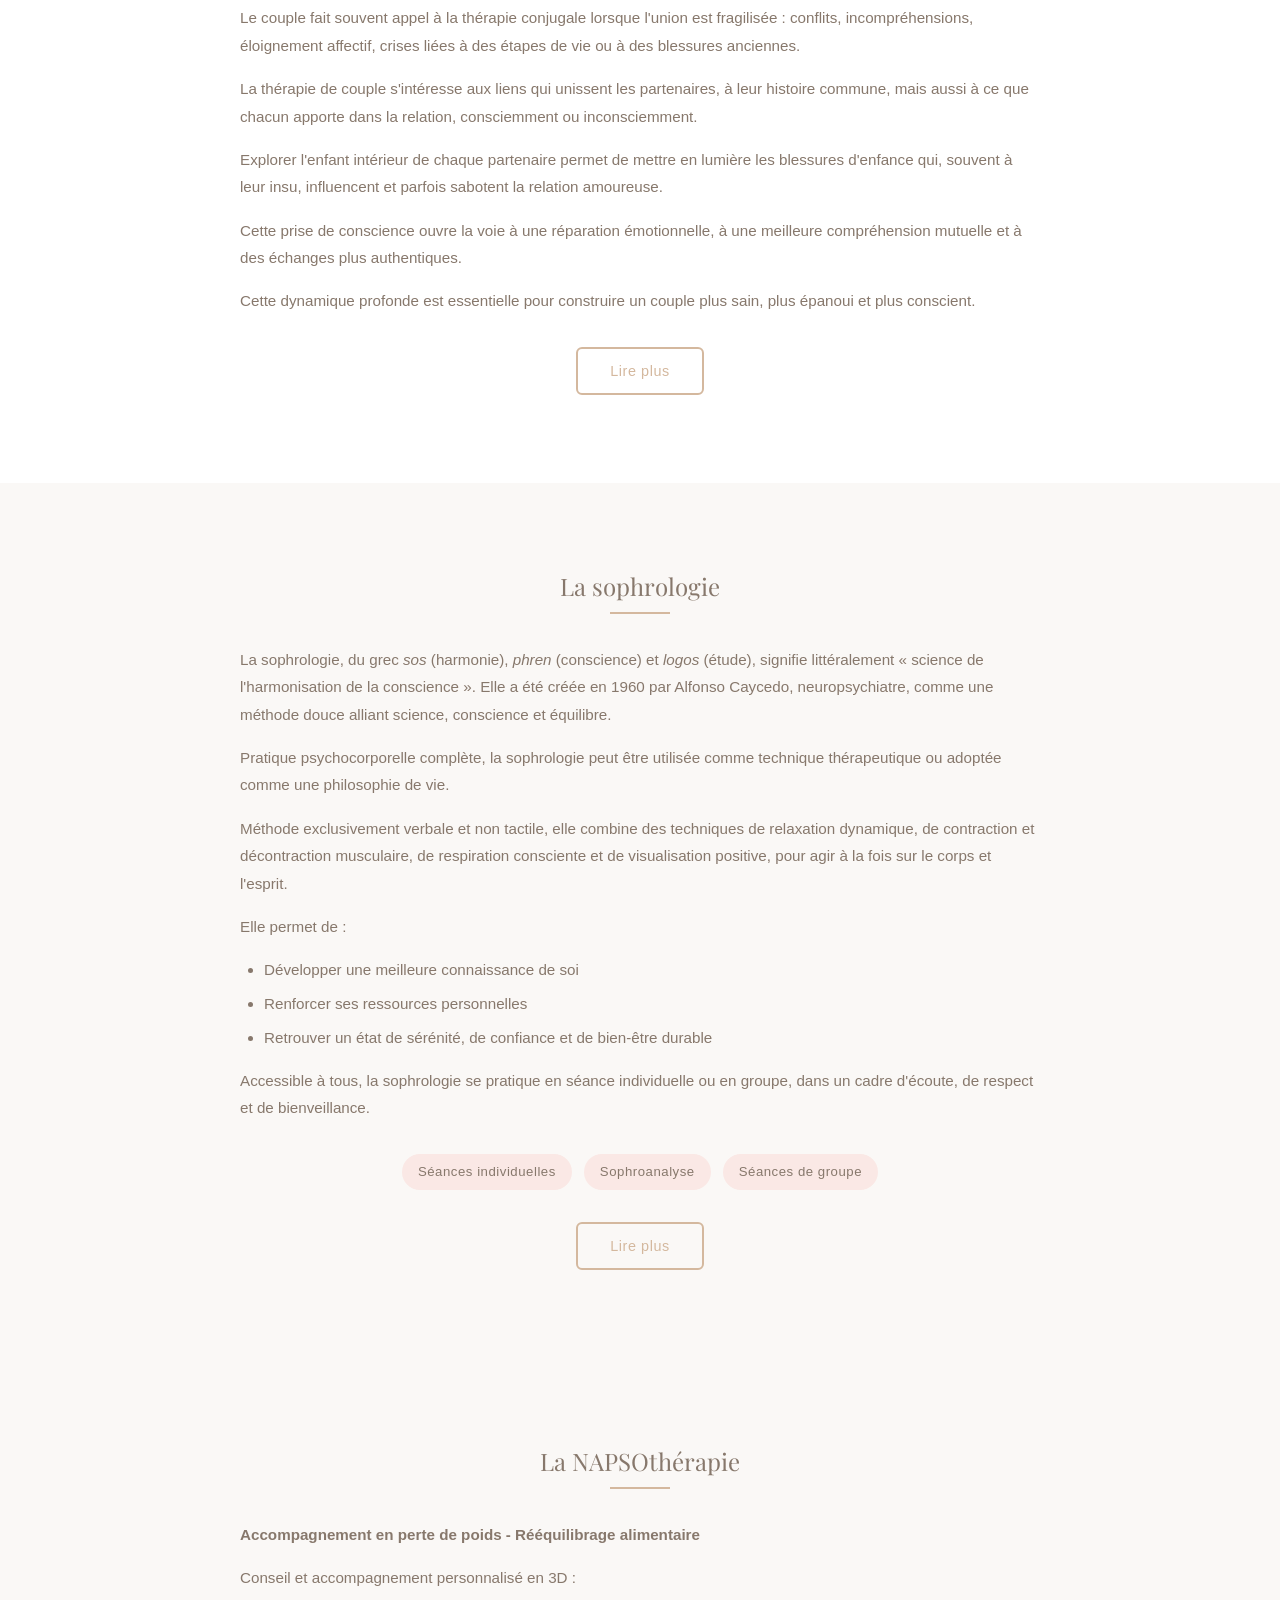
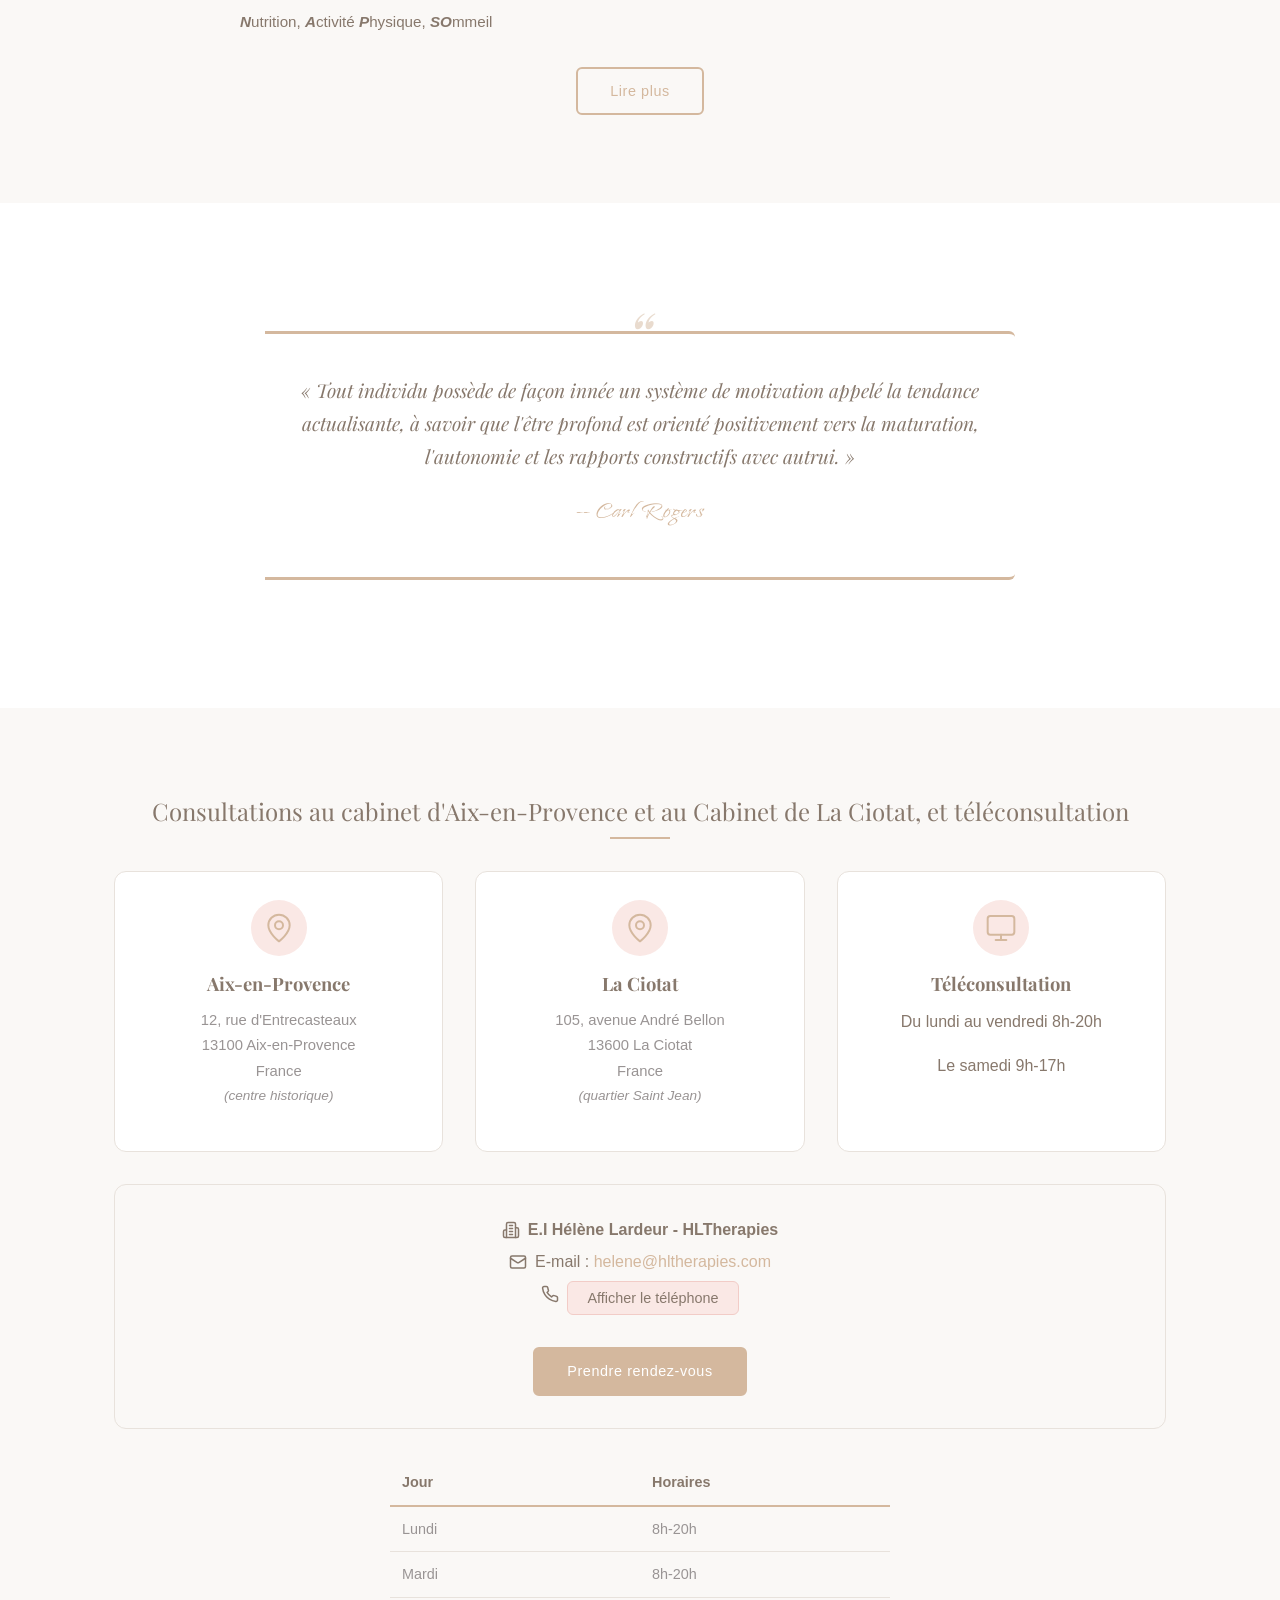
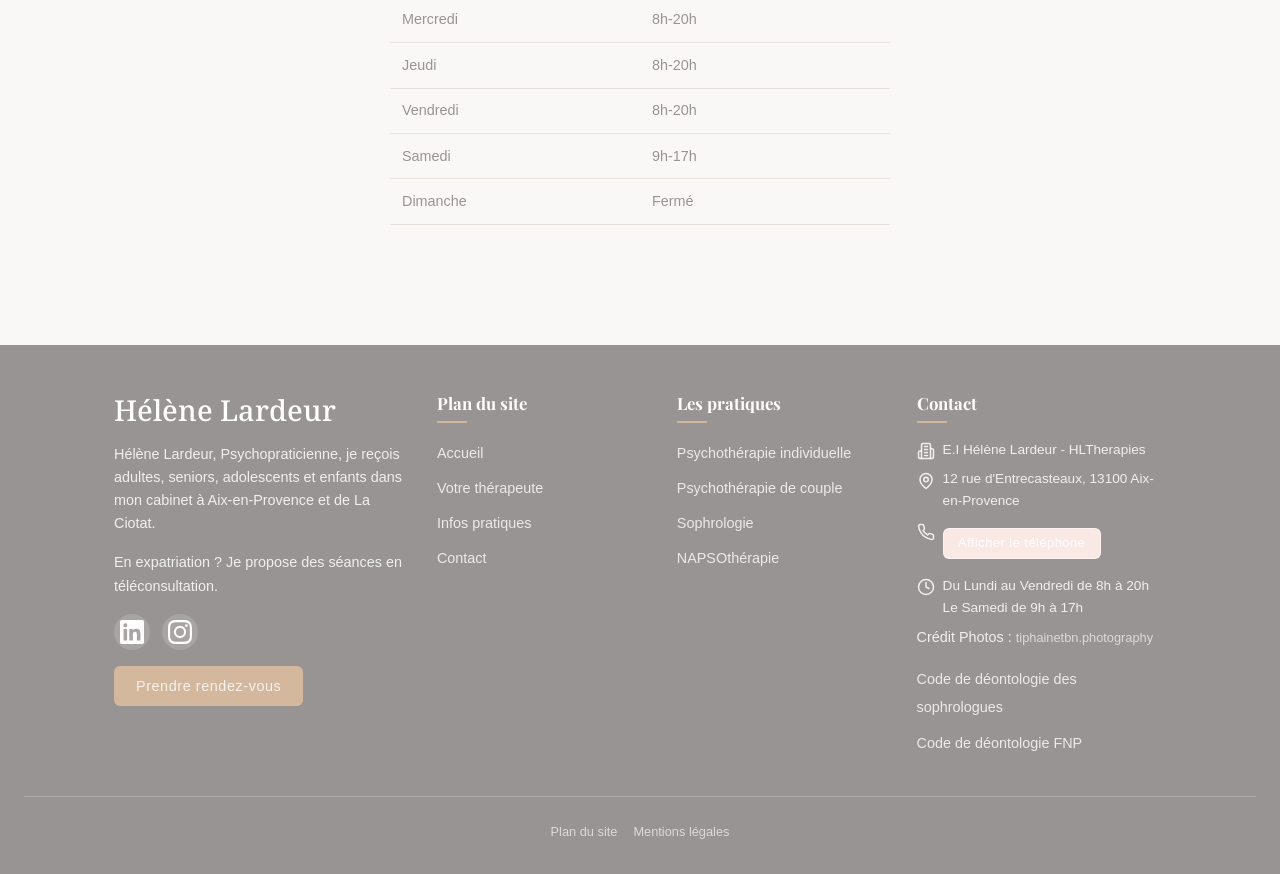
==== commit a2117ed1: "Remplacement police logo par Noto Serif + reduction taille header" ====
--- a/index.html
+++ b/index.html
@@ -27,7 +27,7 @@
     <meta name="twitter:image:alt" content="Hélène Lardeur, psychopraticienne, sophrologue et NAPSOthérapeute">
     <link rel="preconnect" href="https://fonts.googleapis.com">
     <link rel="preconnect" href="https://fonts.gstatic.com" crossorigin>
-    <link rel="stylesheet" href="https://fonts.googleapis.com/css2?family=Island+Moments&family=Playfair+Display:ital,wght@0,400;0,700;1,400;1,700&display=swap">
+    <link rel="stylesheet" href="https://fonts.googleapis.com/css2?family=Island+Moments&family=Noto+Serif:ital,wght@0,400;0,600;1,400&family=Playfair+Display:ital,wght@0,400;0,700;1,400;1,700&display=swap">
     <link rel="preload" as="image" href="assets/images/hero-accueil.jpeg">
     <link rel="stylesheet" href="assets/css/style.css">
     <script type="application/ld+json">
@@ -98,7 +98,7 @@
 <!-- HEADER -->
 <header class="site-header">
     <nav class="site-nav" aria-label="Navigation principale">
-        <a href="/" class="nav-logo" style="font-family: 'Parisienne', cursive;">Hélène Lardeur</a>
+        <a href="/" class="nav-logo" style="font-family: 'Noto Serif', serif;">Hélène Lardeur</a>
         <button type="button" class="nav-toggle" aria-expanded="false" aria-controls="nav-menu" aria-label="Ouvrir le menu de navigation">
             <span class="nav-toggle-bar"></span>
             <span class="nav-toggle-bar"></span>
@@ -381,7 +381,7 @@
         <div class="footer-grid">
 
             <div class="footer-col">
-                <a href="/" class="footer-logo" style="font-family: 'Parisienne', cursive;">Hélène Lardeur</a>
+                <a href="/" class="footer-logo" style="font-family: 'Noto Serif', serif;">Hélène Lardeur</a>
                 <p>Hélène Lardeur, Psychopraticienne, je reçois adultes, seniors, adolescents et enfants dans mon cabinet à Aix-en-Provence et de La Ciotat.</p>
                 <p>En expatriation ? Je propose des séances en téléconsultation.</p>
 
--- a/assets/css/style.css
+++ b/assets/css/style.css
@@ -4,9 +4,8 @@
    ========================================================================== */
 
 /* --------------------------------------------------------------------------
-   0. GOOGLE FONTS
-   -------------------------------------------------------------------------- */
-@import url('https://fonts.googleapis.com/css2?family=Island+Moments&family=Playfair+Display:ital,wght@0,400;0,700;1,400;1,700&display=swap');
+   0. GOOGLE FONTS (charge via <link> dans le HTML pour eviter le render-blocking)
+   -------------------------------------------------------------------------- */
 
 /* --------------------------------------------------------------------------
    1. CSS CUSTOM PROPERTIES
@@ -266,9 +265,8 @@
 .nav-logo,
 .header__logo {
   font-family: var(--font-heading);
-  font-size: clamp(1.4rem, 3vw, 1.8rem);
+  font-size: clamp(1.15rem, 2.2vw, 1.45rem);
   font-weight: 500;
-  font-style: italic;
   color: var(--color-primary);
   text-decoration: none;
   line-height: 1.2;
@@ -348,12 +346,12 @@
 
 .nav-toggle-bar {
   display: block;
-  width: 24px;
+  width: 20px;
   height: 2px;
   background-color: var(--color-primary);
-  margin: 5px 0;
-  border-radius: 2px;
-  transition: transform var(--transition), opacity var(--transition);
+  margin: 0;
+  border-radius: 999px;
+  transition: transform var(--transition), opacity var(--transition), background-color var(--transition);
 }
 
 /* Hamburger open state */
@@ -608,6 +606,24 @@
   background-color: var(--color-bg-alt);
 }
 
+/* Espacement reduit entre paragraphes sur la page NAPSOtherapie */
+.page-napso .section-text p {
+  margin-bottom: 0.3rem;
+}
+
+.page-napso .section-text p + p {
+  margin-top: 0.1rem;
+}
+
+.page-napso .section {
+  padding-top: 2.5rem;
+  padding-bottom: 2.5rem;
+}
+
+.page-napso .section h2 {
+  margin-bottom: 1.2rem;
+}
+
 .section-citation {
   background-color: var(--color-bg);
 }
@@ -770,7 +786,7 @@
   margin-top: 1rem;
   font-family: var(--font-decorative);
   font-style: normal;
-  font-size: 1.1rem;
+  font-size: 1.8rem;
   color: var(--color-accent);
 }
 
@@ -1134,6 +1150,22 @@
   display: block;
 }
 
+.apropos-portrait-inline {
+  float: right;
+  margin: 0 0 1rem 2rem;
+  max-width: 280px;
+}
+
+.apropos-portrait-inline img {
+  border-radius: var(--radius-lg);
+  width: 100%;
+  box-shadow: 0 4px 24px var(--color-shadow);
+}
+
+.section-apropos .citation {
+  clear: both;
+}
+
 .apropos-content .section-text {
   margin-bottom: 0;
 }
@@ -1280,6 +1312,22 @@
   margin-bottom: 1rem;
   position: relative;
   padding-bottom: 0.5rem;
+}
+
+.site-footer .footer-logo {
+  display: inline-block;
+  margin-bottom: 1rem;
+  font-size: clamp(1.4rem, 3vw, 1.8rem);
+  font-weight: 500;
+  line-height: 1.2;
+  color: var(--color-white);
+  text-decoration: none;
+  transition: color var(--transition);
+}
+
+.site-footer .footer-logo:hover,
+.site-footer .footer-logo:focus-visible {
+  color: var(--color-accent);
 }
 
 .site-footer h4::after {
@@ -1433,19 +1481,32 @@
    24. RESPONSIVE -- MOBILE (up to 767px)
    -------------------------------------------------------------------------- */
 @media (max-width: 767px) {
+  .site-nav {
+    --mobile-drawer-width: min(320px, 88vw);
+    position: relative;
+    padding: 0.9rem 1rem;
+    gap: 0.75rem;
+  }
+
+  .nav-logo,
+  .header__logo {
+    max-width: calc(100% - 4.5rem);
+    font-size: clamp(1.35rem, 6vw, 1.7rem);
+  }
+
   /* Navigation */
   .nav-menu {
     position: fixed;
     top: 0;
     right: 0;
-    width: min(300px, 85vw);
+    width: var(--mobile-drawer-width);
     height: 100dvh;
     background-color: var(--color-white);
     box-shadow: -4px 0 24px var(--color-shadow);
     transform: translateX(100%);
     transition: transform var(--transition);
     z-index: 1005;
-    padding: 5rem 1.5rem 2rem;
+    padding: 5rem 1.5rem 10rem;
     overflow-y: auto;
     flex-direction: column;
     gap: 0.25rem;
@@ -1505,14 +1566,61 @@
 
   .nav-cta,
   .header__cta {
-    margin-left: 0;
-    margin-top: 1rem;
+    position: fixed;
+    right: 1rem;
+    bottom: calc(3rem + env(safe-area-inset-bottom));
+    width: calc(var(--mobile-drawer-width) - 2rem);
+    margin: 0;
+    opacity: 0;
+    visibility: hidden;
+    pointer-events: none;
+    transform: translateX(calc(100% + 2rem));
+    border-radius: var(--radius-lg);
+    box-shadow: 0 10px 24px var(--color-shadow);
+    z-index: 1006;
     text-align: center;
     display: block;
+    transition: transform var(--transition), opacity var(--transition), visibility var(--transition), background-color var(--transition), color var(--transition);
+  }
+
+  .nav-menu--open + .nav-cta {
+    opacity: 1;
+    visibility: visible;
+    pointer-events: auto;
+    transform: translateX(0);
   }
 
   .nav-toggle {
-    display: block;
+    display: flex;
+    align-items: center;
+    justify-content: center;
+    flex-direction: column;
+    gap: 5px;
+    width: 44px;
+    height: 44px;
+    padding: 0;
+    border: 1px solid var(--color-border);
+    border-radius: 999px;
+    background-color: var(--color-bg-alt);
+    box-shadow: 0 4px 12px rgba(135, 120, 108, 0.08);
+    margin-left: auto;
+    flex-shrink: 0;
+  }
+
+  .nav-toggle:hover,
+  .nav-toggle:focus-visible {
+    background-color: var(--color-rose-light);
+    border-color: var(--color-accent);
+  }
+
+  .nav-toggle[aria-expanded="true"] {
+    background-color: var(--color-rose);
+    border-color: var(--color-rose);
+    box-shadow: 0 8px 20px rgba(242, 204, 199, 0.45);
+  }
+
+  .nav-toggle[aria-expanded="true"] .nav-toggle-bar {
+    background-color: var(--color-white);
   }
 
   /* Hero adjustments */
@@ -1673,3 +1781,53 @@
     padding: 0;
   }
 }
+
+/* --------------------------------------------------------------------------
+   FAQ
+   -------------------------------------------------------------------------- */
+.faq-list {
+  max-width: 800px;
+  margin: 0 auto;
+}
+
+.faq-item {
+  border-bottom: 1px solid var(--color-border);
+  padding: 1rem 0;
+}
+
+.faq-item summary {
+  font-family: var(--font-heading);
+  font-size: 1.05rem;
+  font-weight: 700;
+  color: var(--color-primary);
+  cursor: pointer;
+  padding: 0.5rem 0;
+  list-style: none;
+  display: flex;
+  justify-content: space-between;
+  align-items: center;
+  gap: 1rem;
+}
+
+.faq-item summary::after {
+  content: '+';
+  font-size: 1.4rem;
+  font-weight: 400;
+  color: var(--color-accent);
+  flex-shrink: 0;
+  transition: transform var(--transition);
+}
+
+.faq-item[open] summary::after {
+  content: '\2212';
+}
+
+.faq-item summary::-webkit-details-marker {
+  display: none;
+}
+
+.faq-item p {
+  padding: 0.5rem 0 0.75rem;
+  line-height: 1.7;
+  color: var(--color-primary);
+}
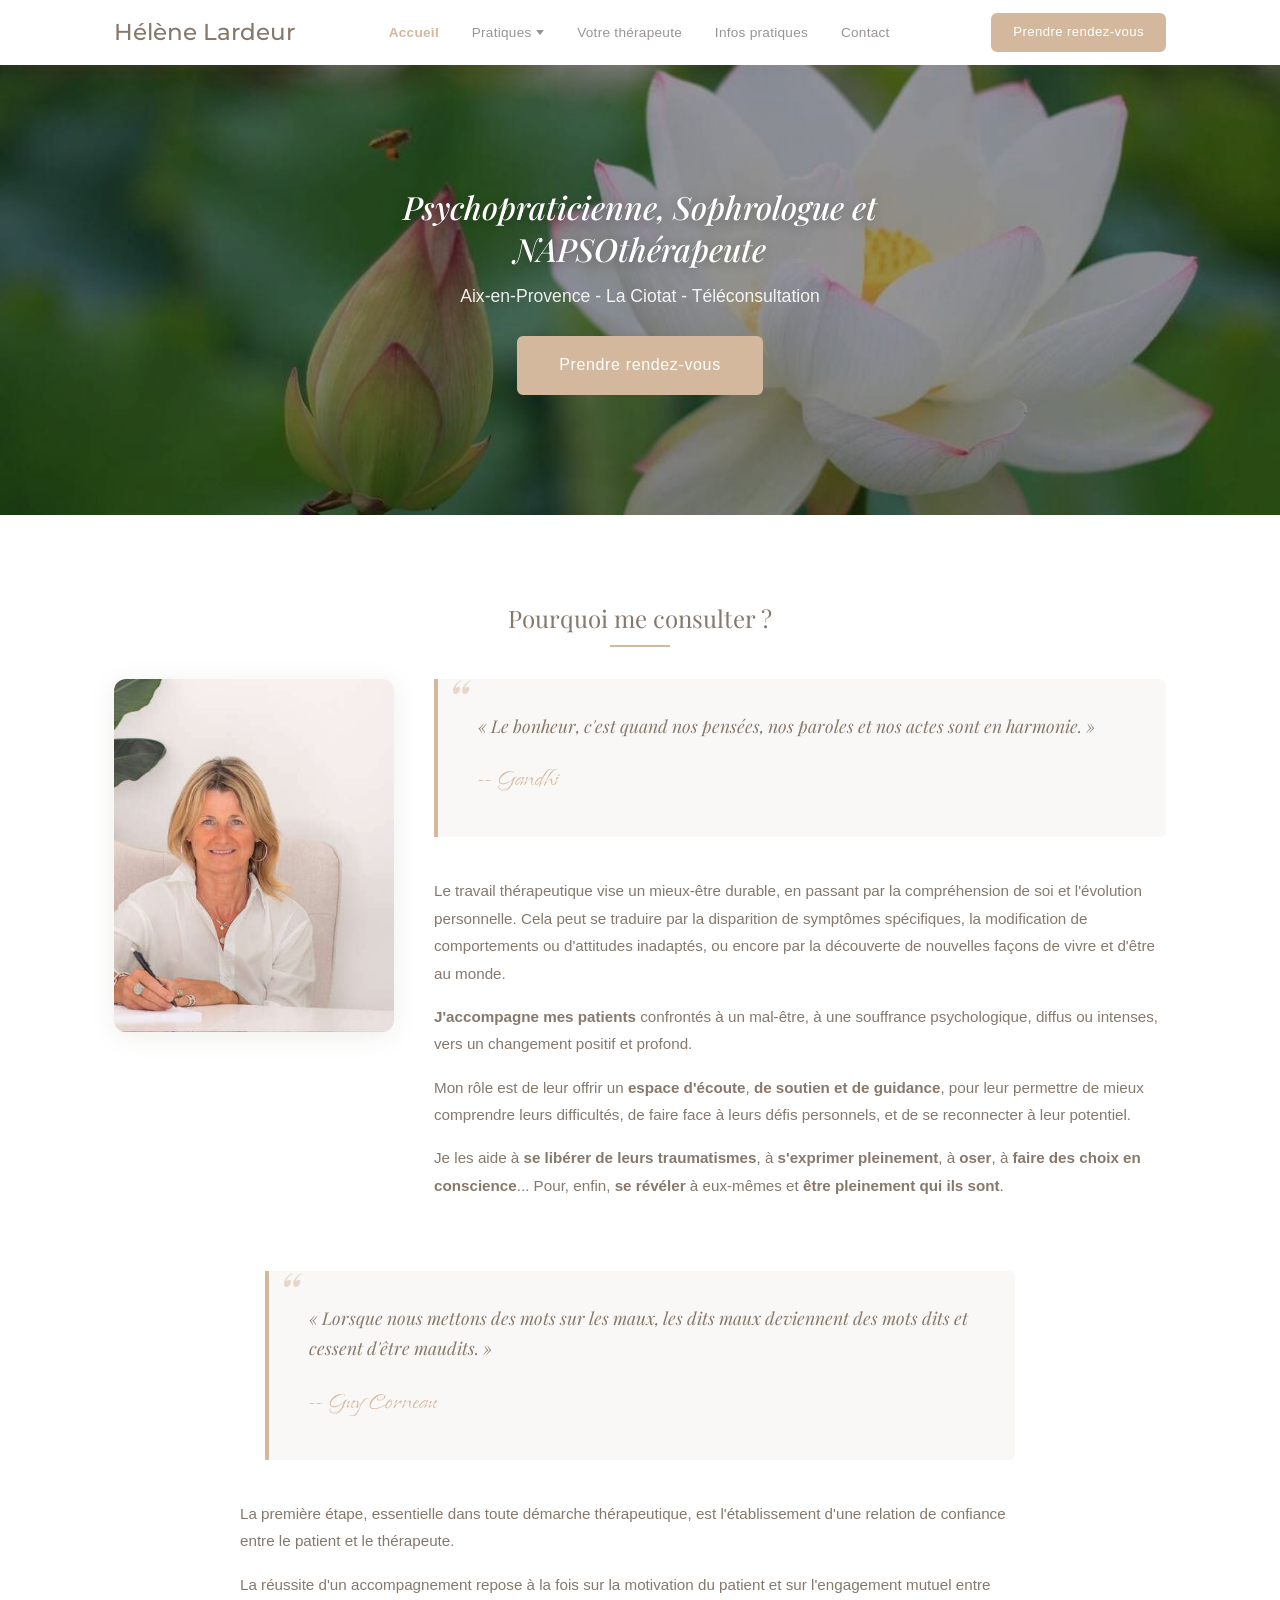
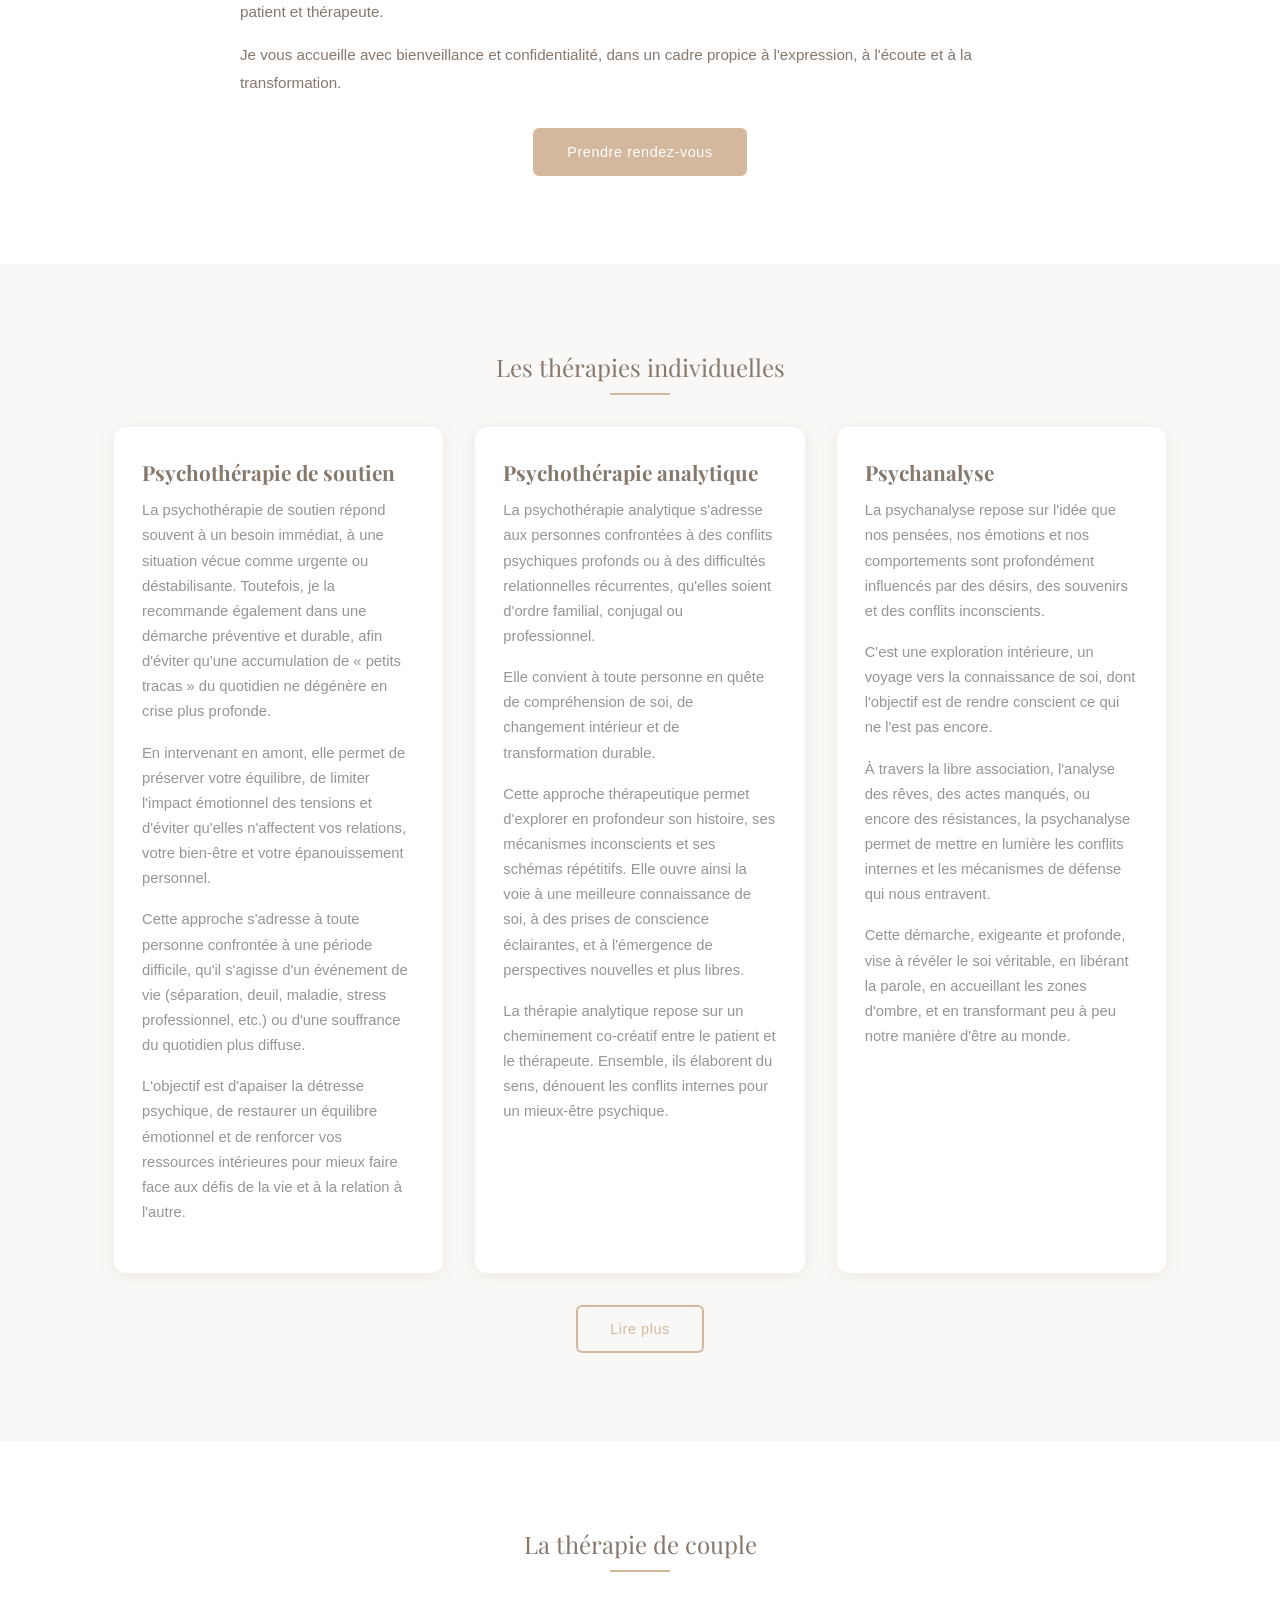
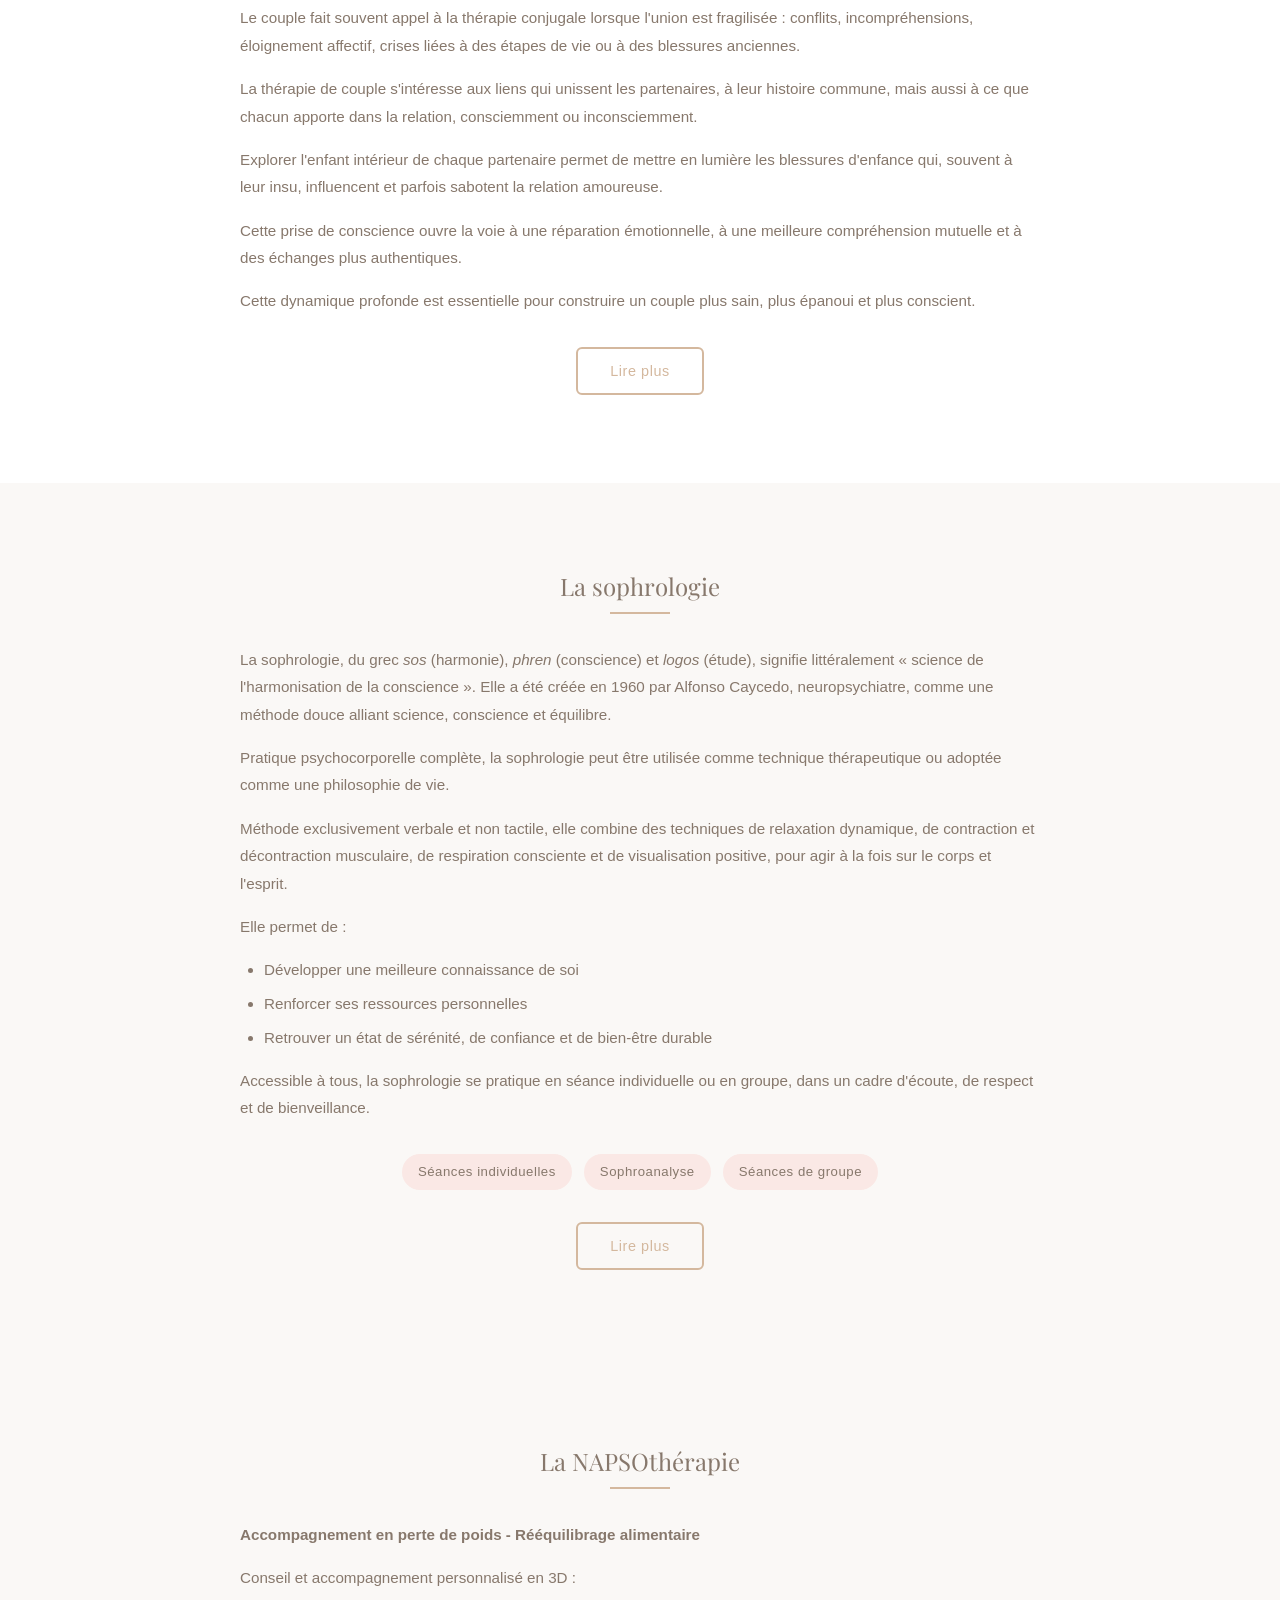
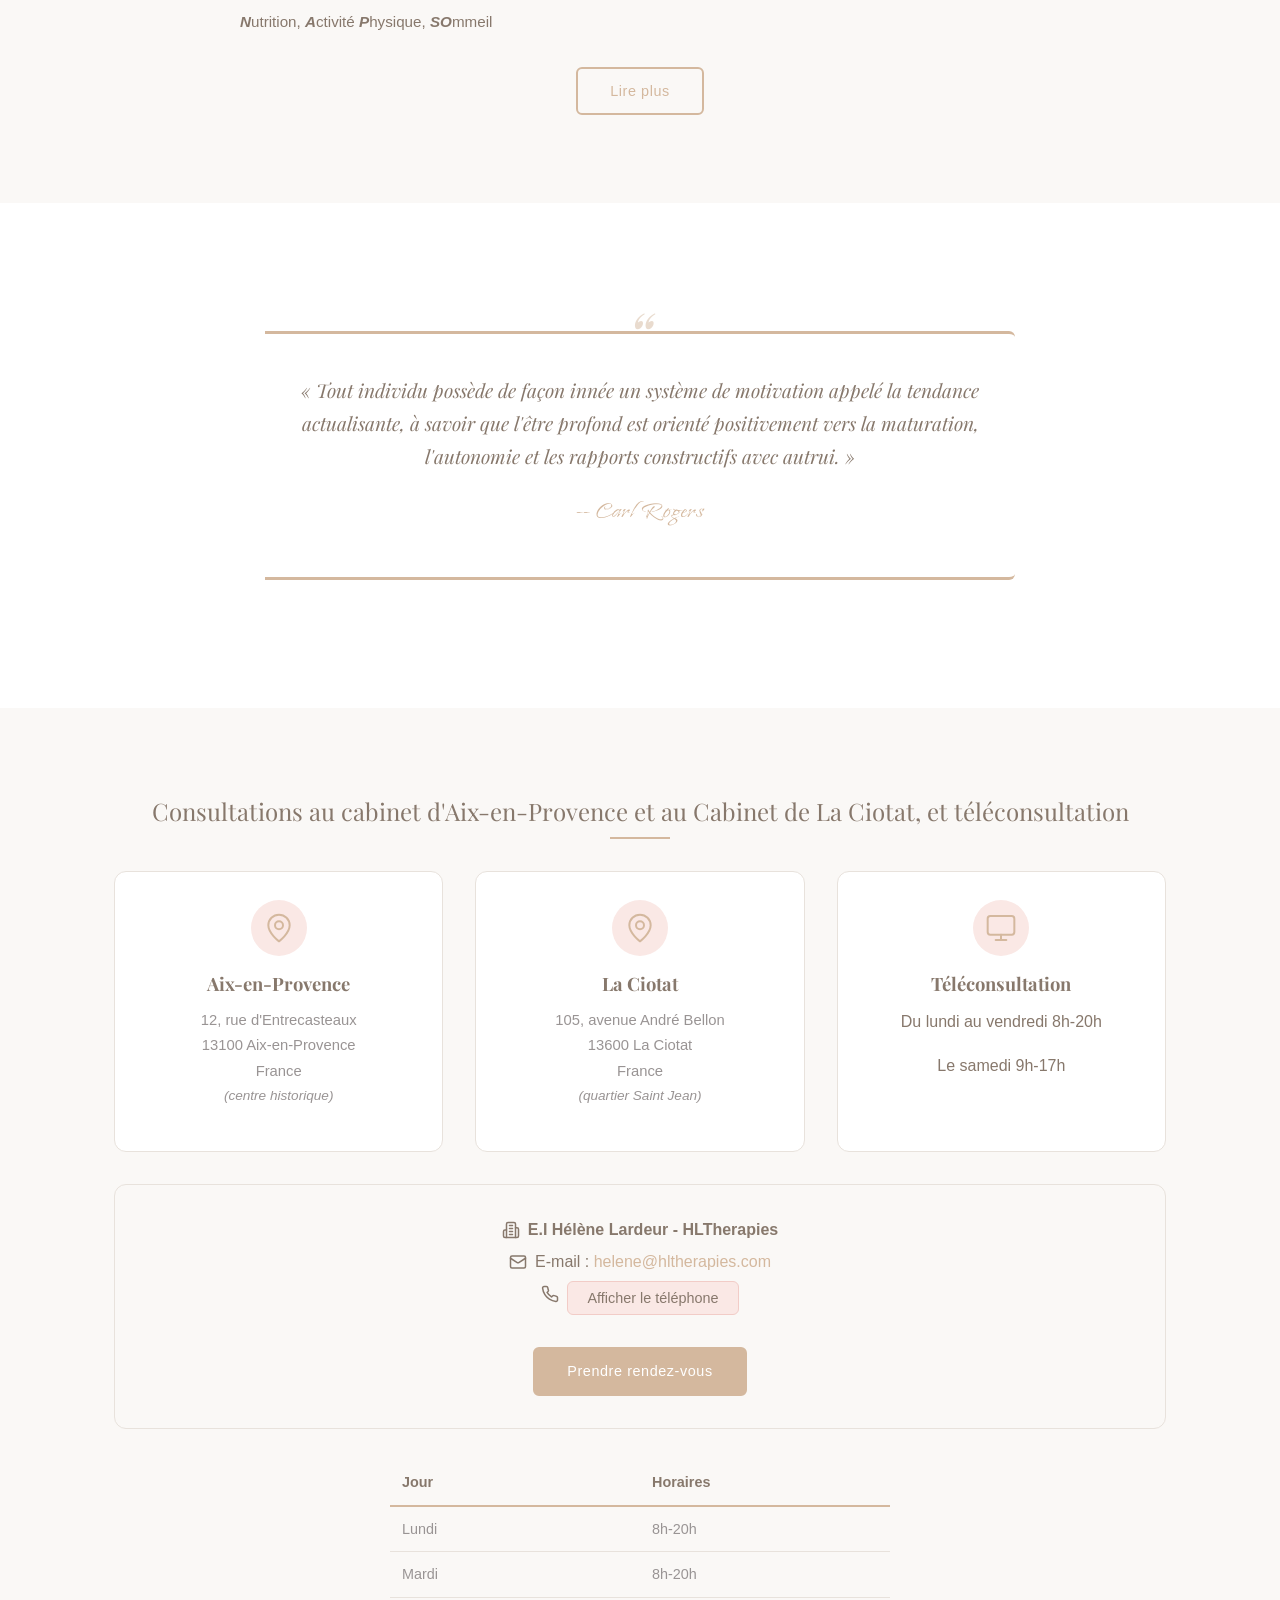
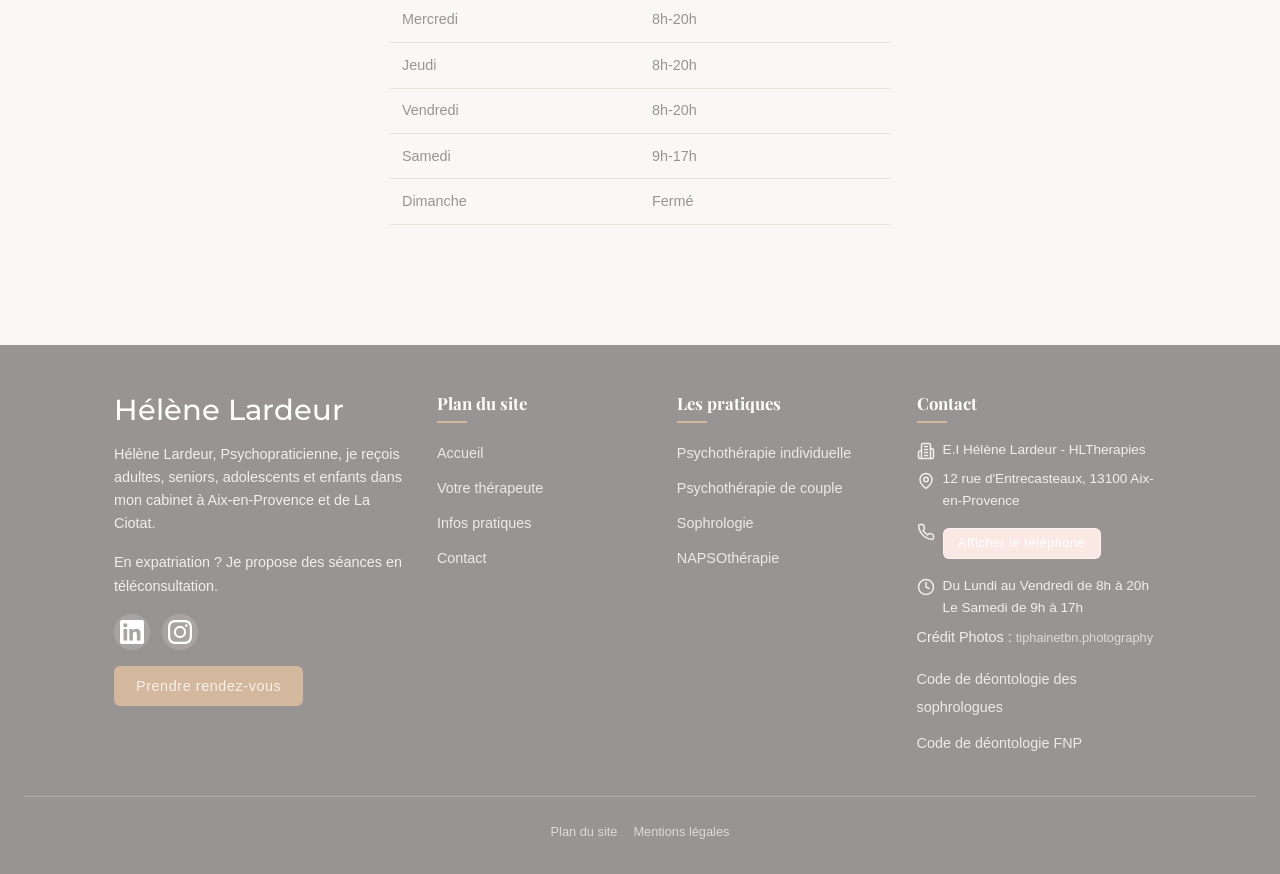
==== commit 80e65408: "Logo passe en police Montserrat" ====
--- a/index.html
+++ b/index.html
@@ -27,7 +27,7 @@
     <meta name="twitter:image:alt" content="Hélène Lardeur, psychopraticienne, sophrologue et NAPSOthérapeute">
     <link rel="preconnect" href="https://fonts.googleapis.com">
     <link rel="preconnect" href="https://fonts.gstatic.com" crossorigin>
-    <link rel="stylesheet" href="https://fonts.googleapis.com/css2?family=Island+Moments&family=Noto+Serif:ital,wght@0,400;0,600;1,400&family=Playfair+Display:ital,wght@0,400;0,700;1,400;1,700&display=swap">
+    <link rel="stylesheet" href="https://fonts.googleapis.com/css2?family=Island+Moments&family=Montserrat:wght@400;500;600&family=Playfair+Display:ital,wght@0,400;0,700;1,400;1,700&display=swap">
     <link rel="preload" as="image" href="assets/images/hero-accueil.jpeg">
     <link rel="stylesheet" href="assets/css/style.css">
     <script type="application/ld+json">
@@ -98,7 +98,7 @@
 <!-- HEADER -->
 <header class="site-header">
     <nav class="site-nav" aria-label="Navigation principale">
-        <a href="/" class="nav-logo" style="font-family: 'Noto Serif', serif;">Hélène Lardeur</a>
+        <a href="/" class="nav-logo" style="font-family: 'Montserrat', sans-serif;">Hélène Lardeur</a>
         <button type="button" class="nav-toggle" aria-expanded="false" aria-controls="nav-menu" aria-label="Ouvrir le menu de navigation">
             <span class="nav-toggle-bar"></span>
             <span class="nav-toggle-bar"></span>
@@ -381,7 +381,7 @@
         <div class="footer-grid">
 
             <div class="footer-col">
-                <a href="/" class="footer-logo" style="font-family: 'Noto Serif', serif;">Hélène Lardeur</a>
+                <a href="/" class="footer-logo" style="font-family: 'Montserrat', sans-serif;">Hélène Lardeur</a>
                 <p>Hélène Lardeur, Psychopraticienne, je reçois adultes, seniors, adolescents et enfants dans mon cabinet à Aix-en-Provence et de La Ciotat.</p>
                 <p>En expatriation ? Je propose des séances en téléconsultation.</p>
 
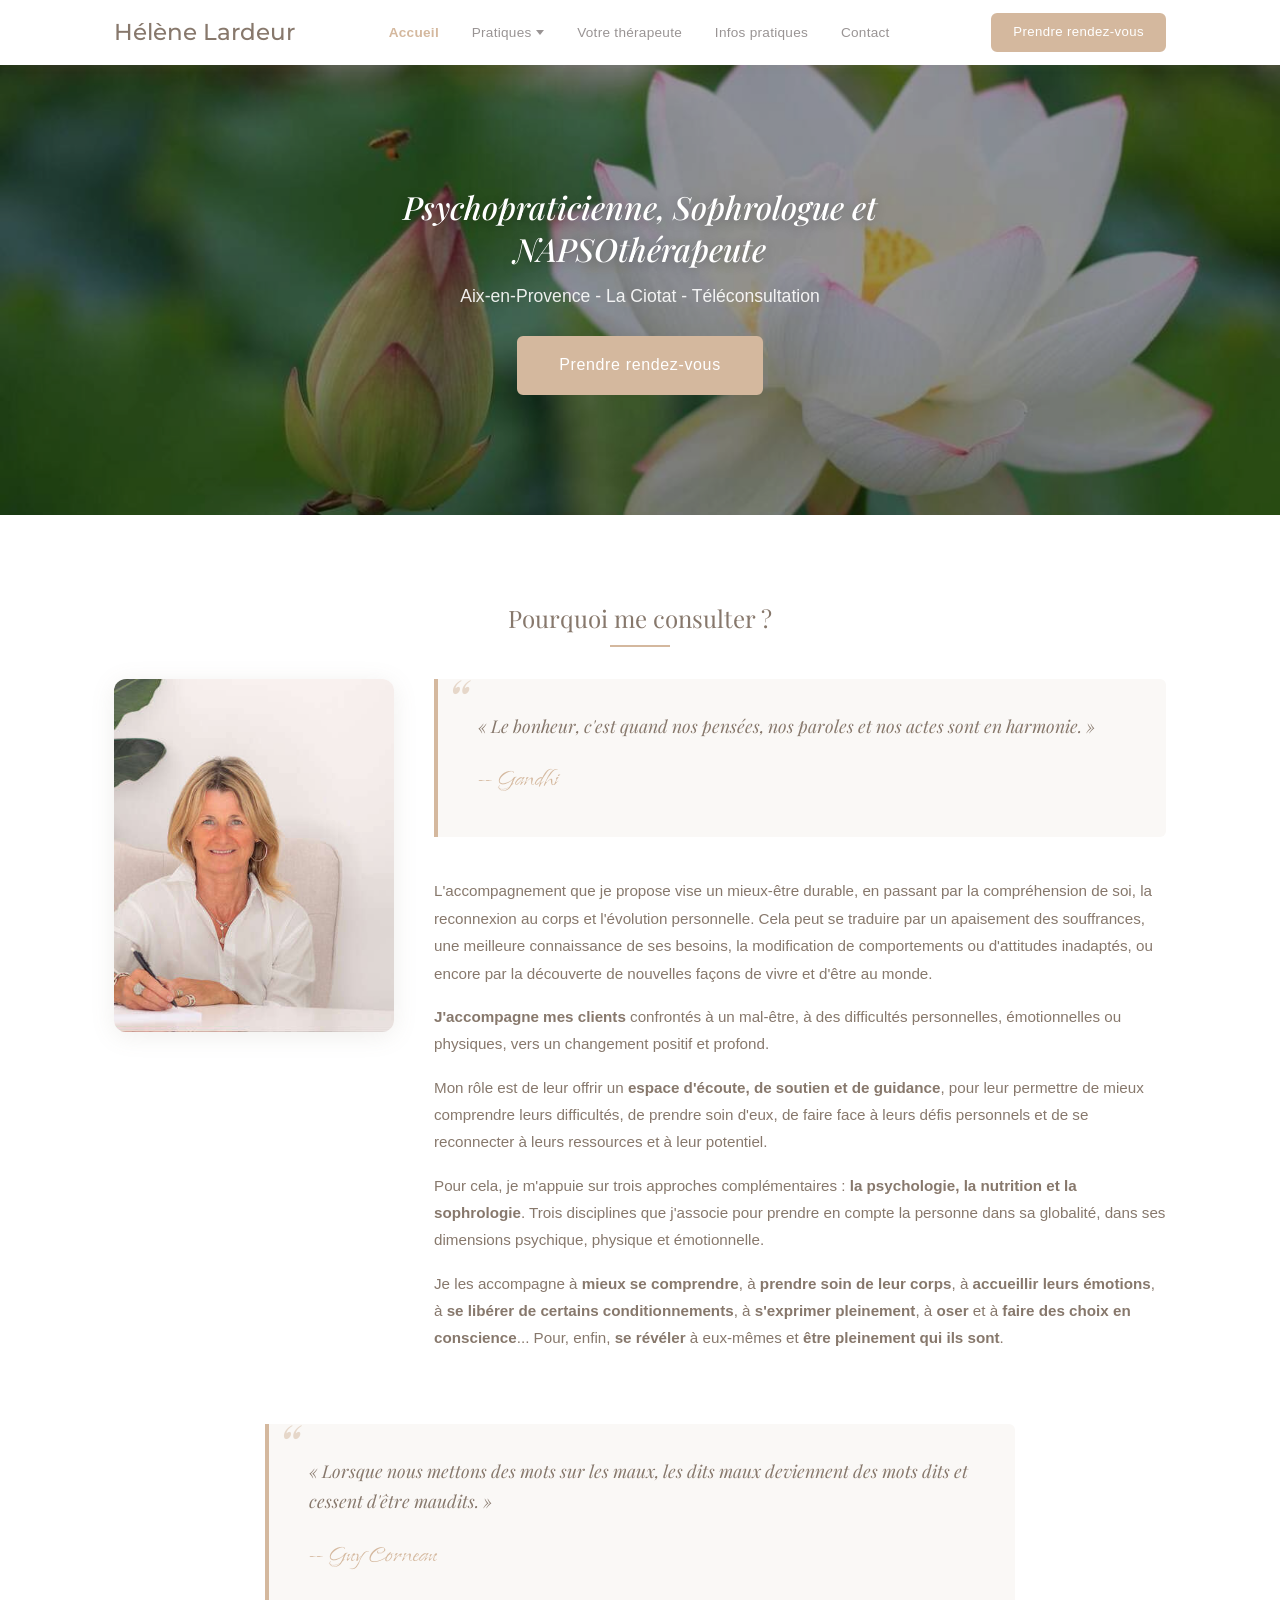
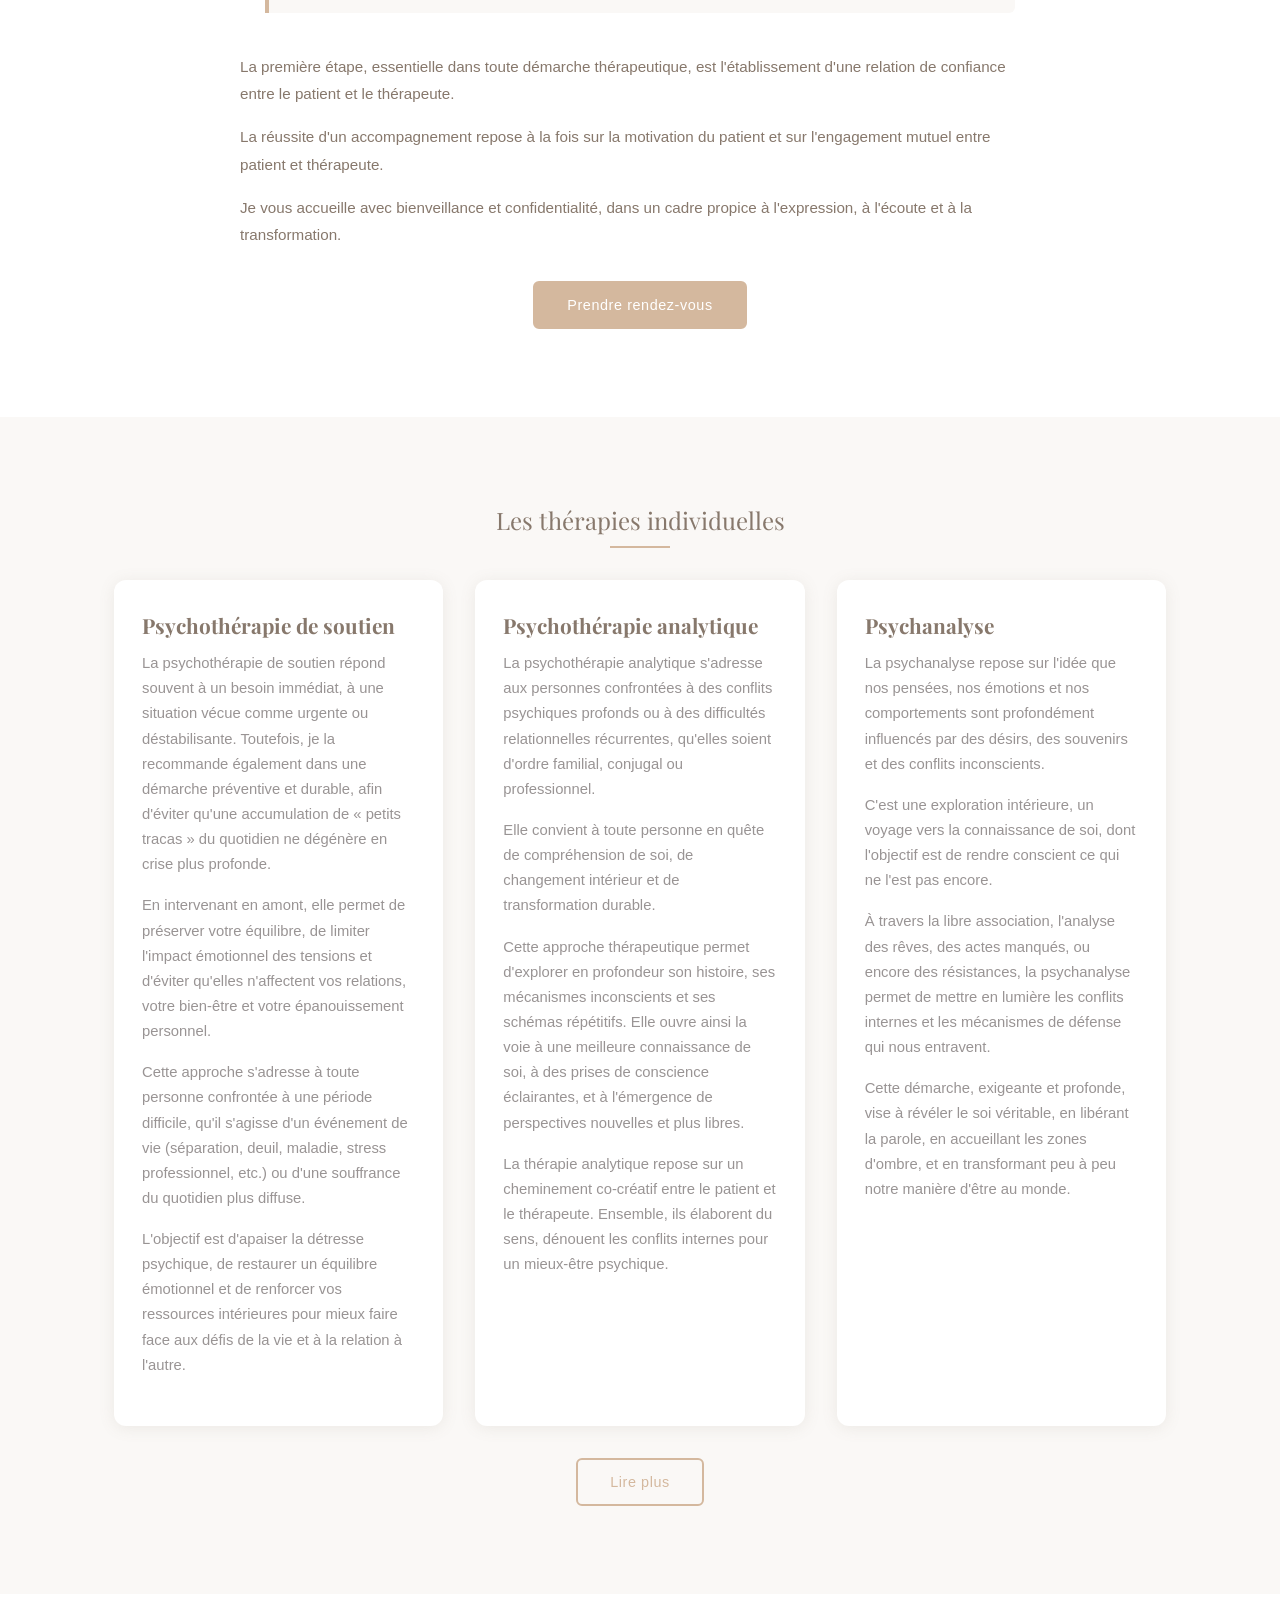
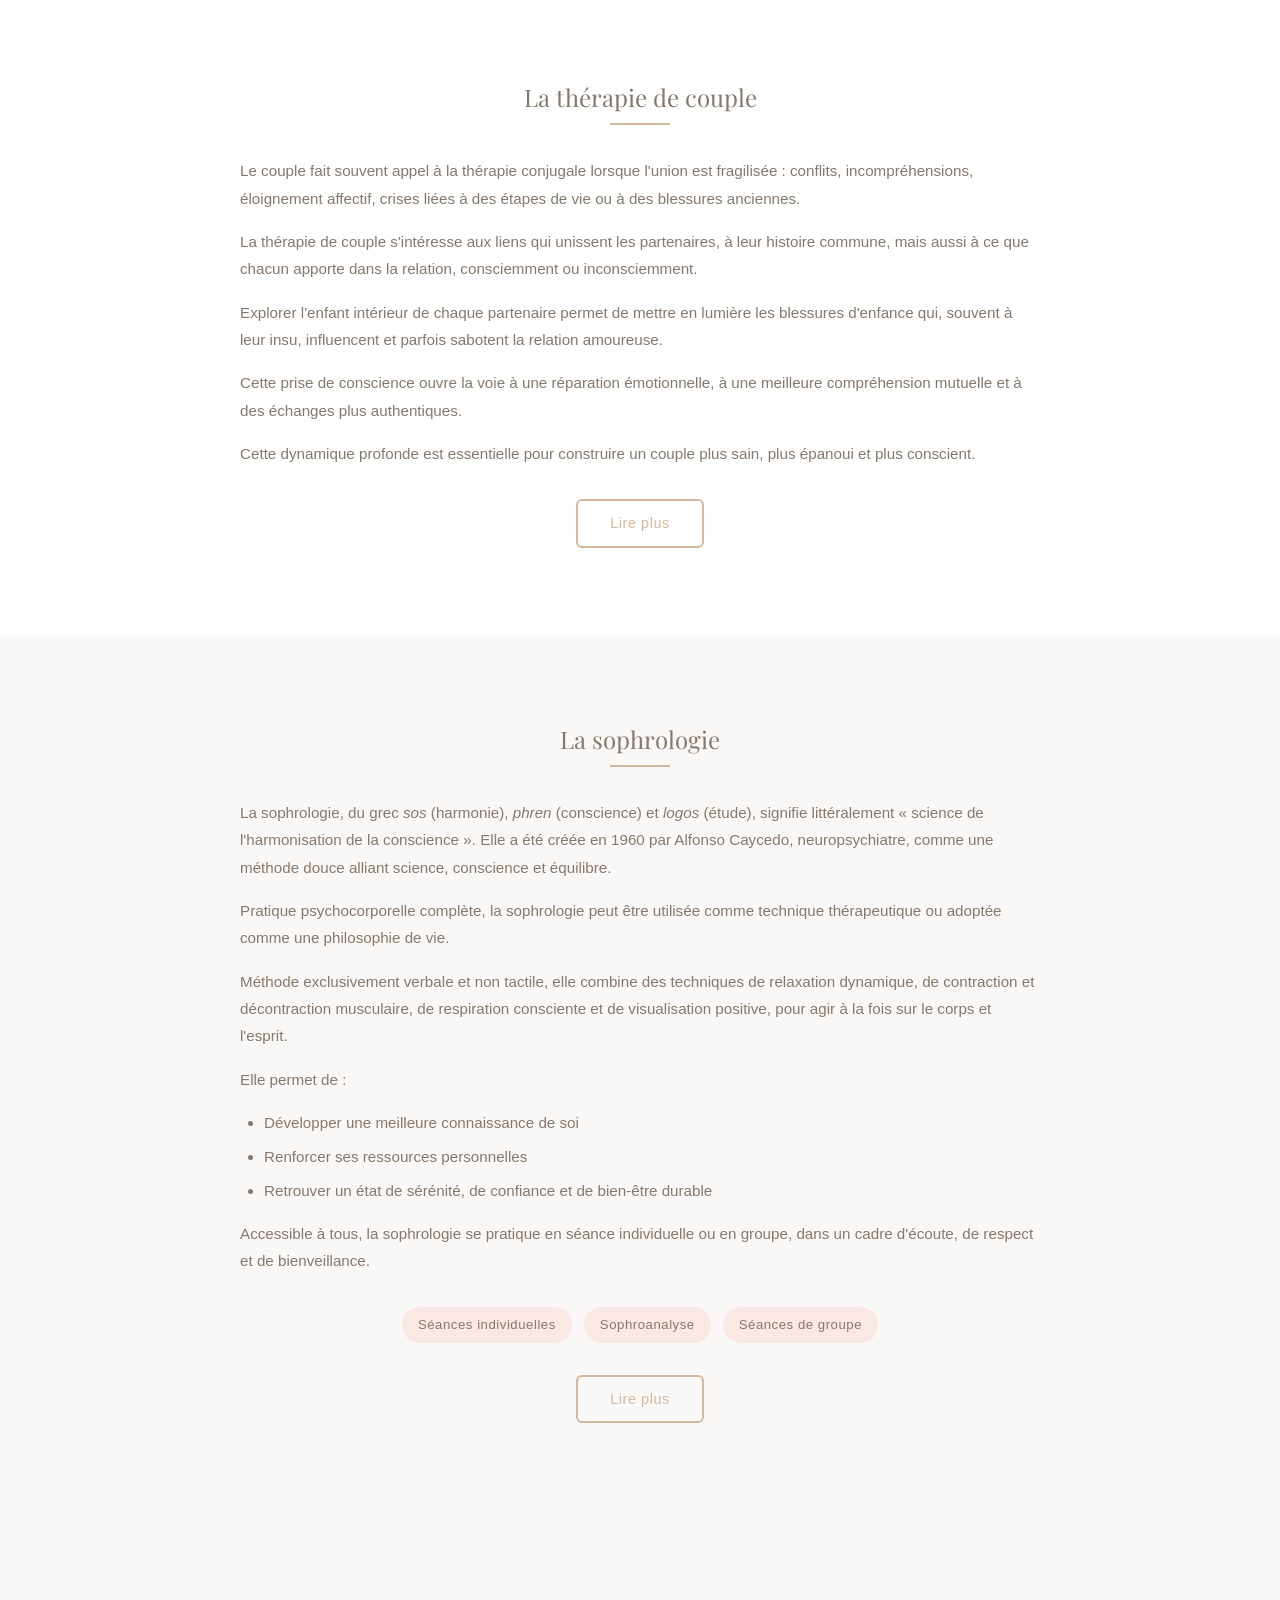
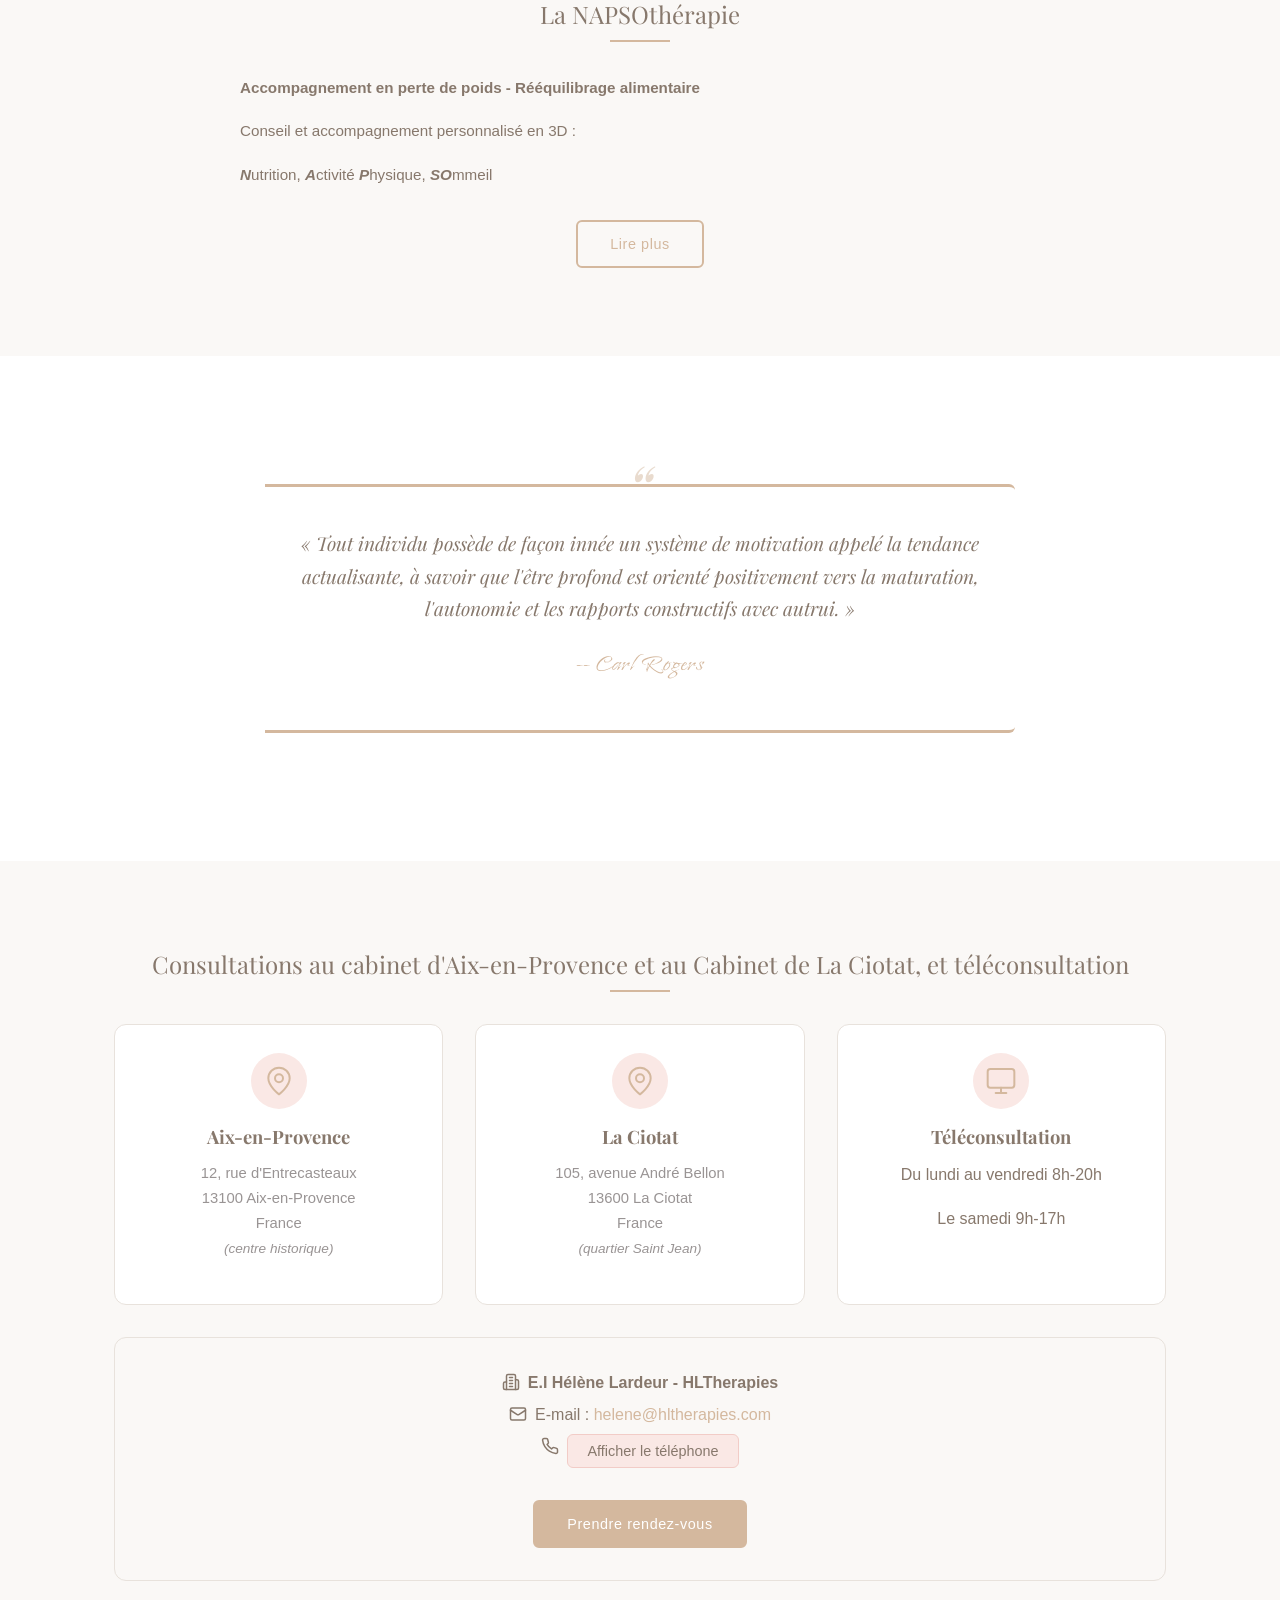
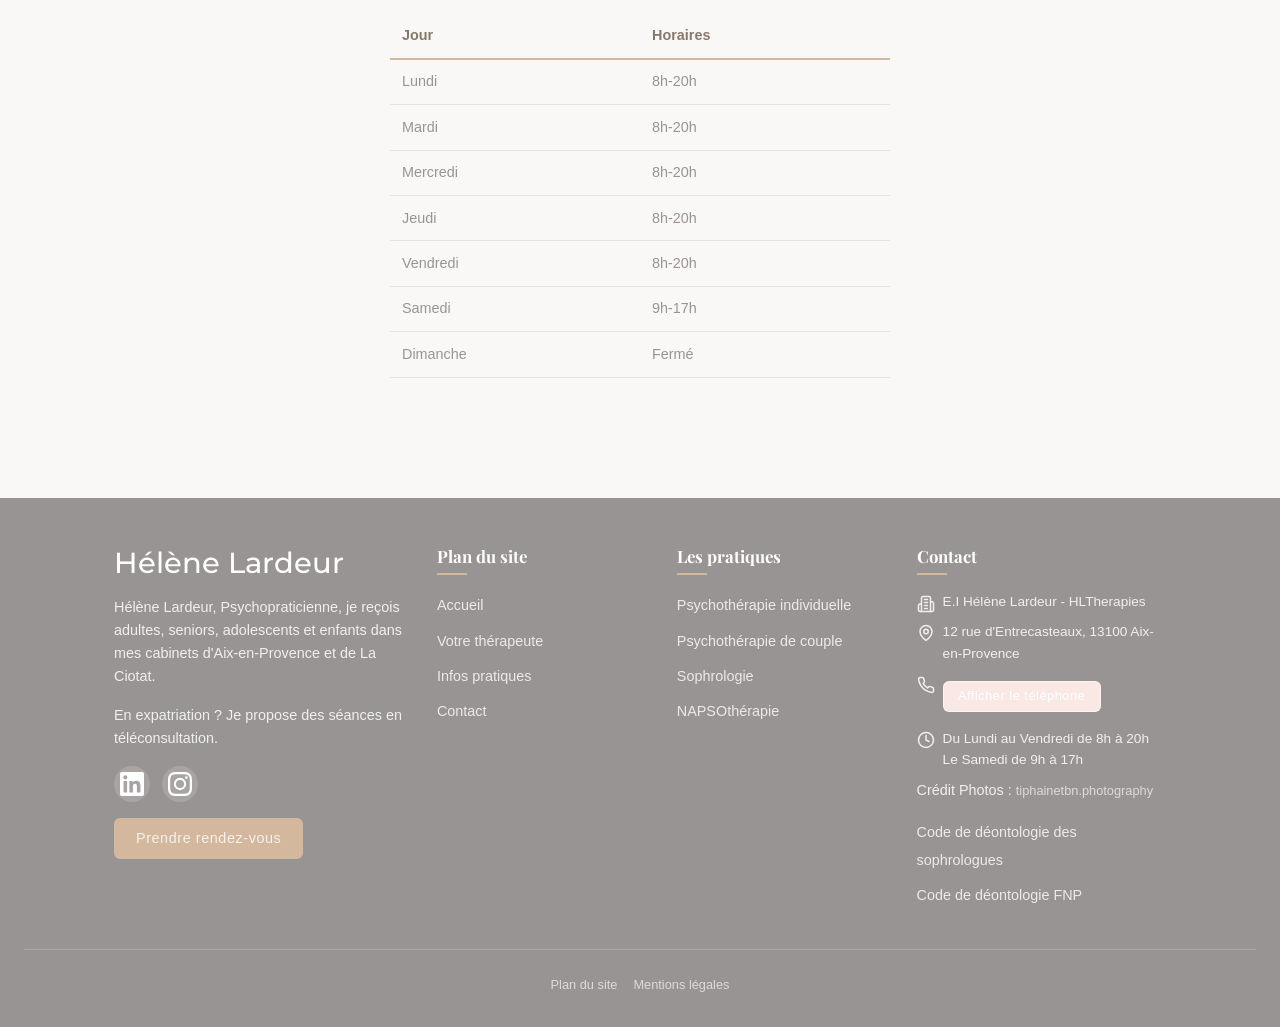
==== commit 41316ef4: "Update home and contact copy, fix typos, optimize images, and sync shared layout" ====
--- a/index.html
+++ b/index.html
@@ -144,7 +144,7 @@
 
                 <div class="pourquoi-intro">
                     <figure class="pourquoi-portrait">
-                        <img src="assets/images/helene-portrait.jpeg" alt="Hélène Lardeur, psychopraticienne et sophrologue" width="400" height="500" loading="lazy">
+                        <img src="assets/images/helene-portrait.jpeg" alt="Hélène Lardeur, psychopraticienne et sophrologue" width="380" height="480" loading="lazy">
                     </figure>
                     <div class="pourquoi-content">
                         <blockquote class="citation">
@@ -153,10 +153,11 @@
                         </blockquote>
 
                         <div class="section-text">
-                            <p>Le travail thérapeutique vise un mieux-être durable, en passant par la compréhension de soi et l'évolution personnelle. Cela peut se traduire par la disparition de symptômes spécifiques, la modification de comportements ou d'attitudes inadaptés, ou encore par la découverte de nouvelles façons de vivre et d'être au monde.</p>
-                            <p><strong>J'accompagne</strong> <strong>mes patients</strong> confrontés à un mal-être, à une souffrance psychologique, diffus ou intenses, vers un changement positif et profond.</p>
-                            <p>Mon rôle est de leur offrir un <strong>espace d'écoute</strong>, <strong>de soutien et de guidance</strong>, pour leur permettre de mieux comprendre leurs difficultés, de faire face à leurs défis personnels, et de se reconnecter à leur potentiel.</p>
-                            <p>Je les aide à <strong>se libérer de leurs traumatismes</strong>, à <strong>s'exprimer pleinement</strong>, à <strong>oser</strong>, à <strong>faire des choix en conscience</strong>... Pour, enfin, <strong>se révéler</strong> à eux-mêmes et <strong>être pleinement qui ils sont</strong>.</p>
+                            <p>L'accompagnement que je propose vise un mieux-être durable, en passant par la compréhension de soi, la reconnexion au corps et l'évolution personnelle. Cela peut se traduire par un apaisement des souffrances, une meilleure connaissance de ses besoins, la modification de comportements ou d'attitudes inadaptés, ou encore par la découverte de nouvelles façons de vivre et d'être au monde.</p>
+                            <p><strong>J'accompagne mes clients</strong> confrontés à un mal-être, à des difficultés personnelles, émotionnelles ou physiques, vers un changement positif et profond.</p>
+                            <p>Mon rôle est de leur offrir un <strong>espace d'écoute, de soutien et de guidance</strong>, pour leur permettre de mieux comprendre leurs difficultés, de prendre soin d'eux, de faire face à leurs défis personnels et de se reconnecter à leurs ressources et à leur potentiel.</p>
+                            <p>Pour cela, je m'appuie sur trois approches complémentaires : <strong>la psychologie, la nutrition et la sophrologie</strong>. Trois disciplines que j'associe pour prendre en compte la personne dans sa globalité, dans ses dimensions psychique, physique et émotionnelle.</p>
+                            <p>Je les accompagne à <strong>mieux se comprendre</strong>, à <strong>prendre soin de leur corps</strong>, à <strong>accueillir leurs émotions</strong>, à <strong>se libérer de certains conditionnements</strong>, à <strong>s'exprimer pleinement</strong>, à <strong>oser</strong> et à <strong>faire des choix en conscience</strong>... Pour, enfin, <strong>se révéler</strong> à eux-mêmes et <strong>être pleinement qui ils sont</strong>.</p>
                         </div>
                     </div>
                 </div>
@@ -382,7 +383,7 @@
 
             <div class="footer-col">
                 <a href="/" class="footer-logo" style="font-family: 'Montserrat', sans-serif;">Hélène Lardeur</a>
-                <p>Hélène Lardeur, Psychopraticienne, je reçois adultes, seniors, adolescents et enfants dans mon cabinet à Aix-en-Provence et de La Ciotat.</p>
+                <p>Hélène Lardeur, Psychopraticienne, je reçois adultes, seniors, adolescents et enfants dans mes cabinets d'Aix-en-Provence et de La Ciotat.</p>
                 <p>En expatriation ? Je propose des séances en téléconsultation.</p>
 
                 <div class="social-links"> 
@@ -428,7 +429,7 @@
                         <span>12 rue d'Entrecasteaux, 13100 Aix-en-Provence</span>
                     </div>
                     <div class="contact-line">
-                        <svg class="icon" xmlns="http://www.w3.org/2000/svg" width="18" height="18" viewBox="0 0 24 24" fill="none" stroke="currentColor" stroke-width="2" stroke-linecap="round" stroke-linejoin="round" aria-hidden="true"><path d="M22 16.92v3a2 2 0 0 1-2.18 2 19.79 19.79 0 0 1-8.63-3.07 19.5 19.79 0 0 1-6-6 19.79 19.79 0 0 1-3.07-8.67A2 2 0 0 1 4.11 2h3a2 2 0 0 1 2 1.72 12.84 12.84 0 0 0 .7 2.81 2 2 0 0 1-.45 2.11L8.09 9.91a16 16 0 0 0 6 6l1.27-1.27a2 2 0 0 1 2.11-.45 12.84 12.84 0 0 0 2.81.7A2 2 0 0 1 22 16.92z"/></svg>
+                        <svg class="icon" xmlns="http://www.w3.org/2000/svg" width="18" height="18" viewBox="0 0 24 24" fill="none" stroke="currentColor" stroke-width="2" stroke-linecap="round" stroke-linejoin="round" aria-hidden="true"><path d="M22 16.92v3a2 2 0 0 1-2.18 2 19.79 19.79 0 0 1-8.63-3.07 19.5 19.5 0 0 1-6-6 19.79 19.79 0 0 1-3.07-8.67A2 2 0 0 1 4.11 2h3a2 2 0 0 1 2 1.72 12.84 12.84 0 0 0 .7 2.81 2 2 0 0 1-.45 2.11L8.09 9.91a16 16 0 0 0 6 6l1.27-1.27a2 2 0 0 1 2.11-.45 12.84 12.84 0 0 0 2.81.7A2 2 0 0 1 22 16.92z"/></svg>
                         <button type="button" class="phone-reveal btn btn-sm btn-outline" data-phone="07 76 01 84 49">Afficher le téléphone</button>
                     </div>
                     <div class="contact-line">
--- a/assets/css/style.css
+++ b/assets/css/style.css
@@ -670,13 +670,15 @@
   line-height: 1.8;
 }
 
-.section-text ul {
+.section-text ul,
+.section .container > ul:not([class]) {
   list-style: disc;
   padding-left: 1.5rem;
   margin-bottom: 1rem;
 }
 
-.section-text ul li {
+.section-text ul li,
+.section .container > ul:not([class]) li {
   margin-bottom: 0.4rem;
 }
 
@@ -1173,10 +1175,6 @@
 .apropos-subtitle {
   text-align: center;
   margin-bottom: 2rem;
-  font-family: var(--font-heading);
-  font-size: 1.15rem;
-  color: var(--color-primary);
-}
   font-family: var(--font-heading);
   font-size: 1.15rem;
   color: var(--color-primary);
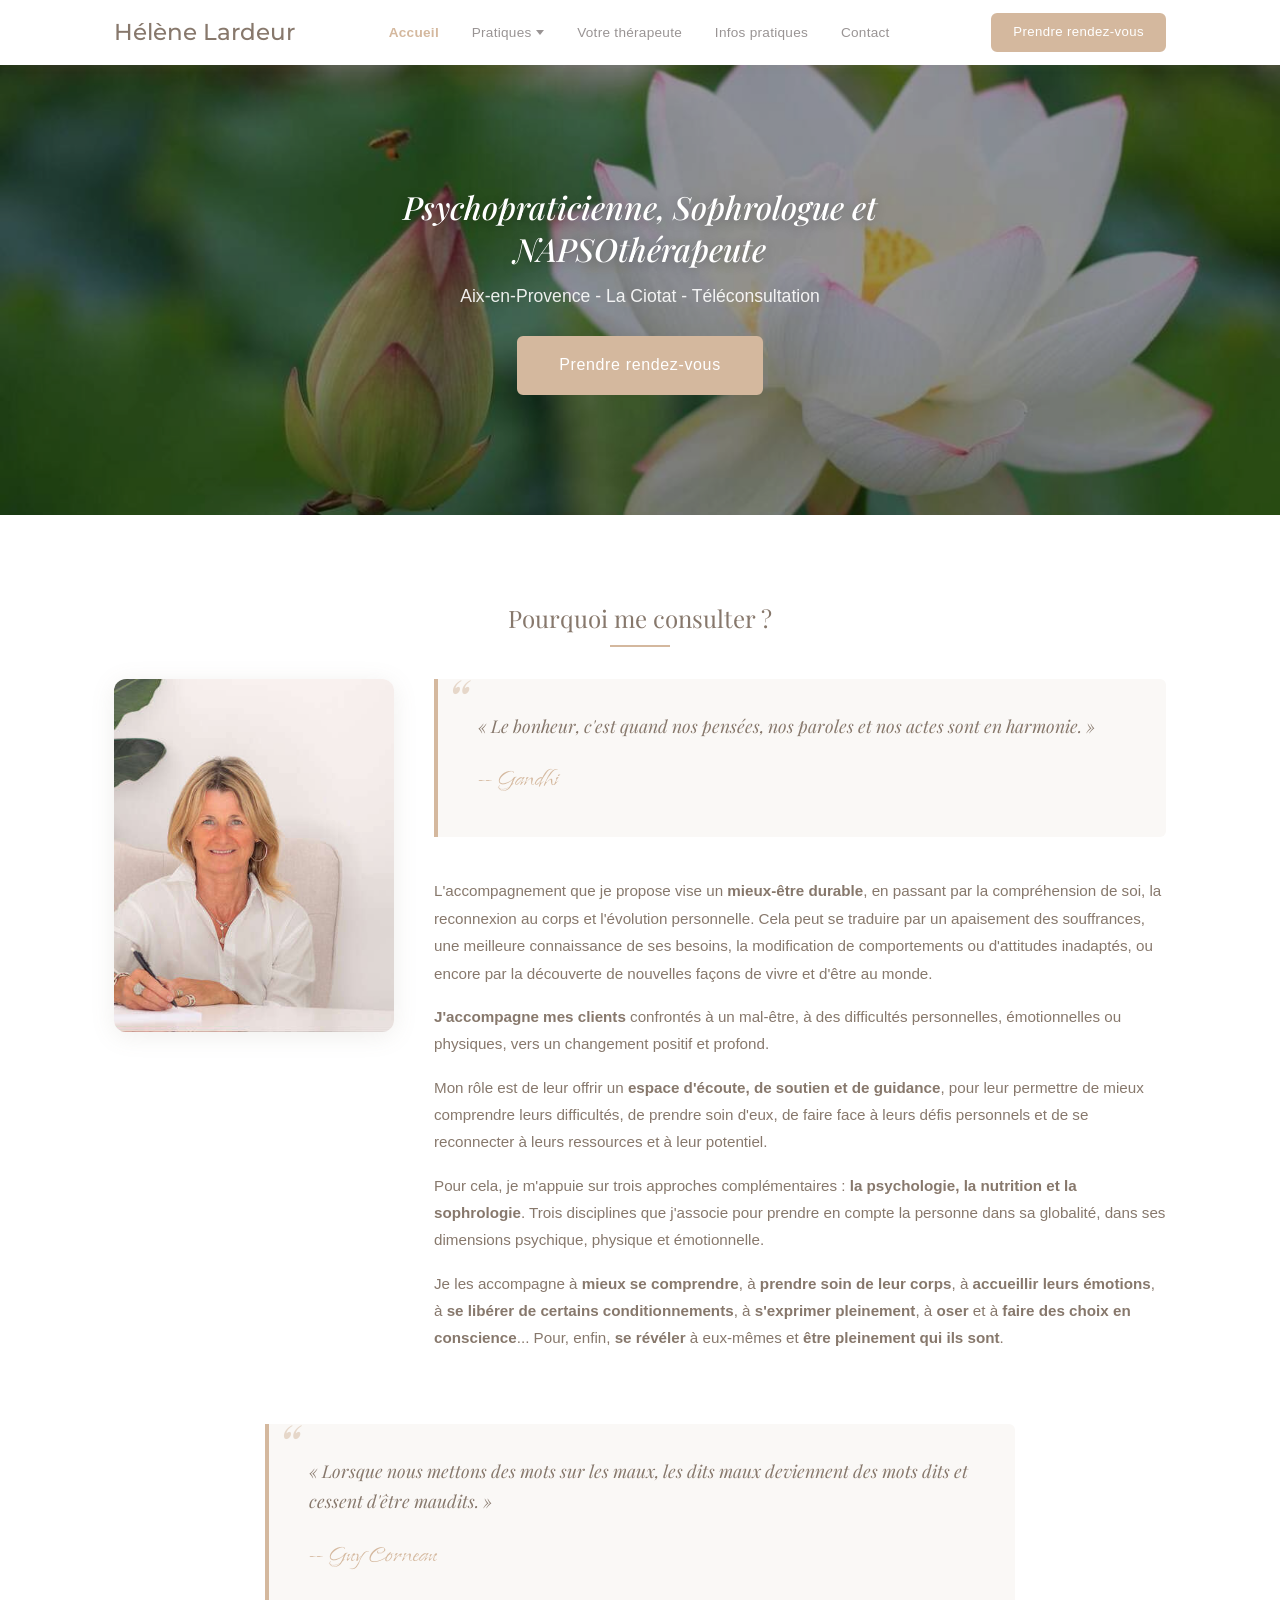
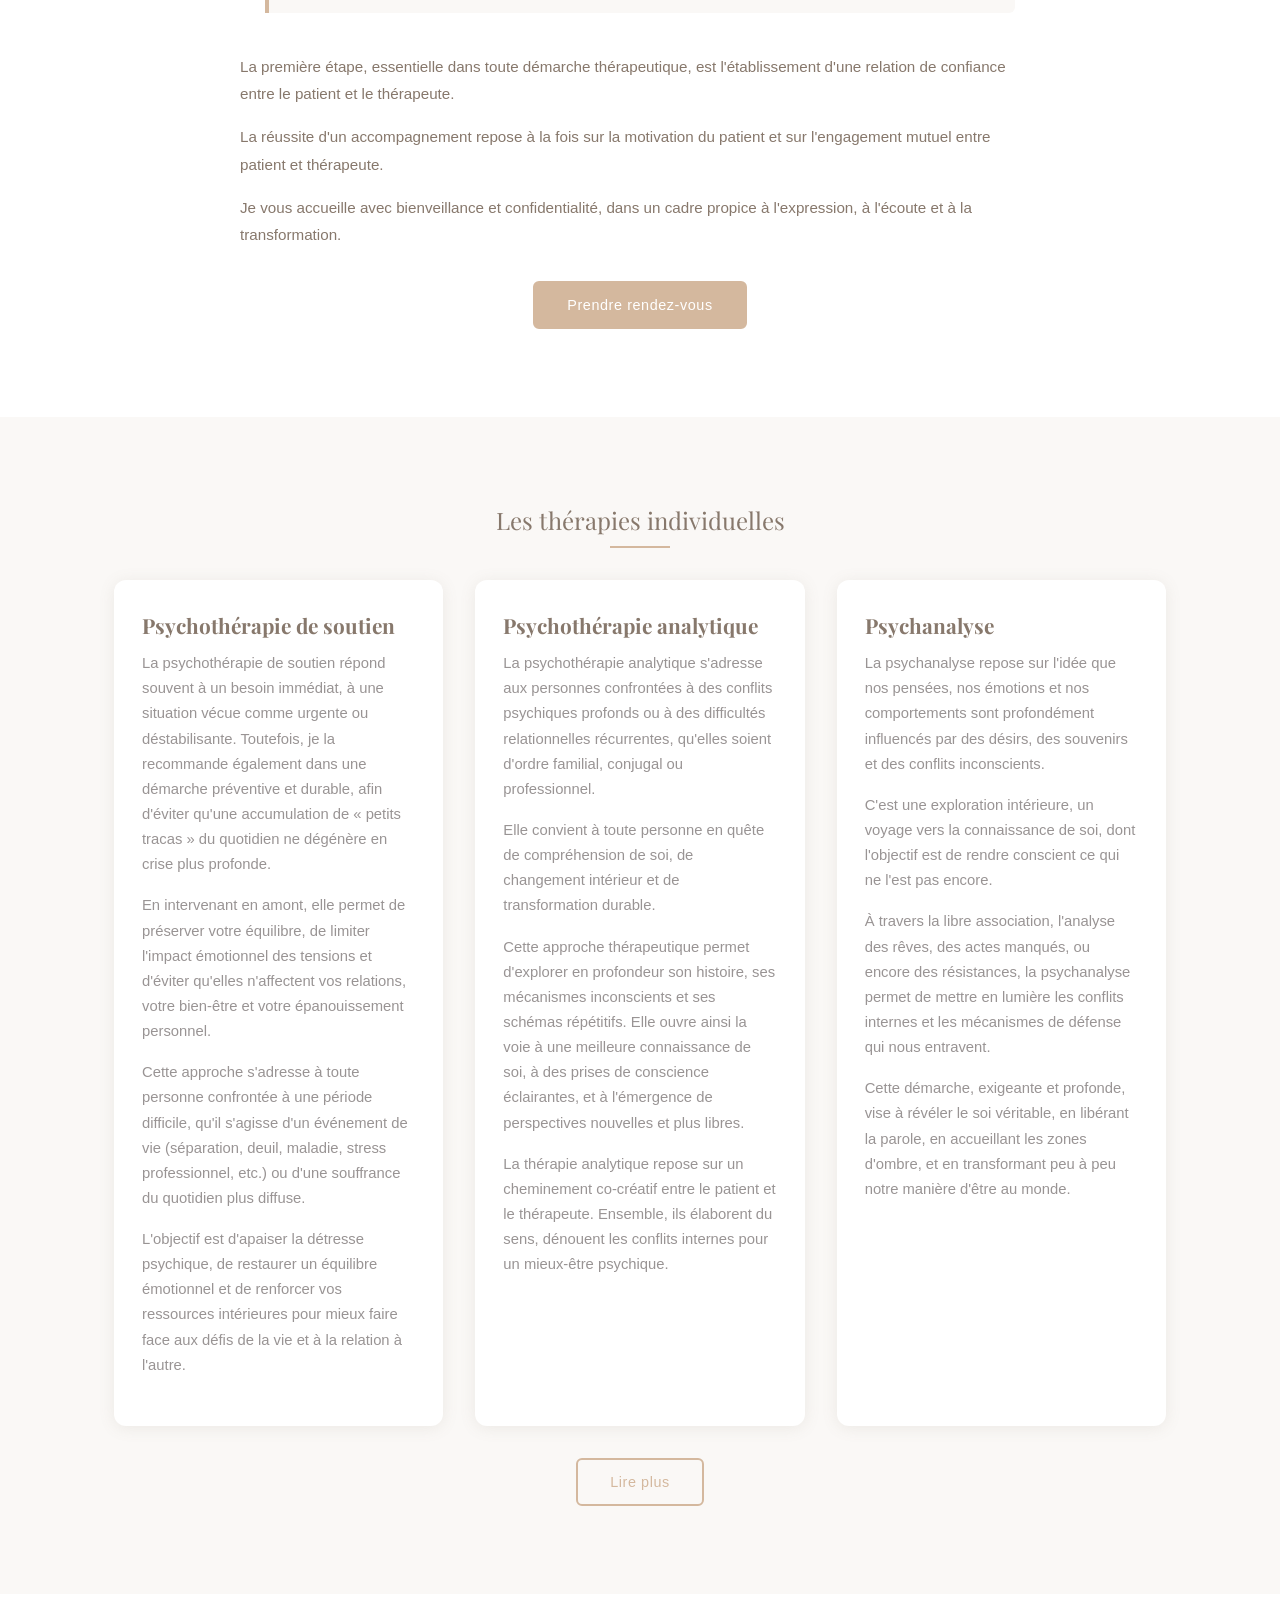
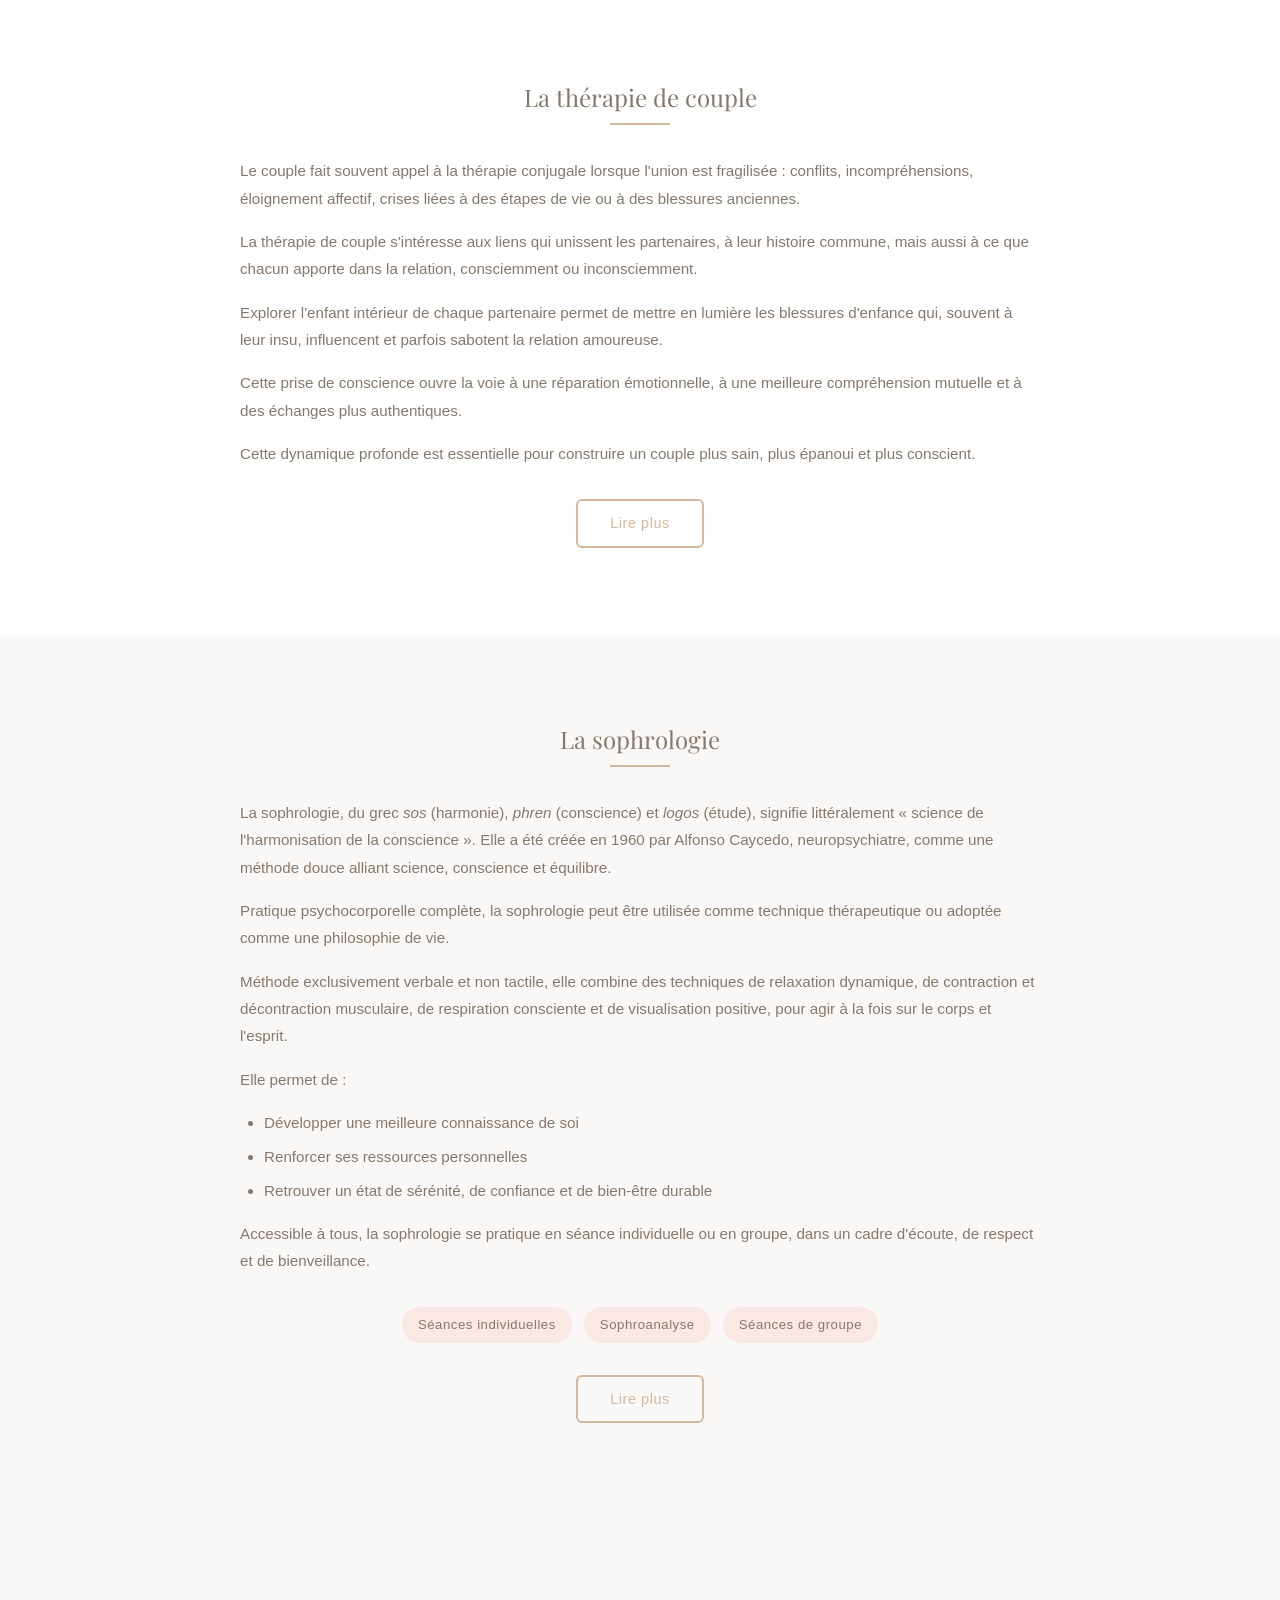
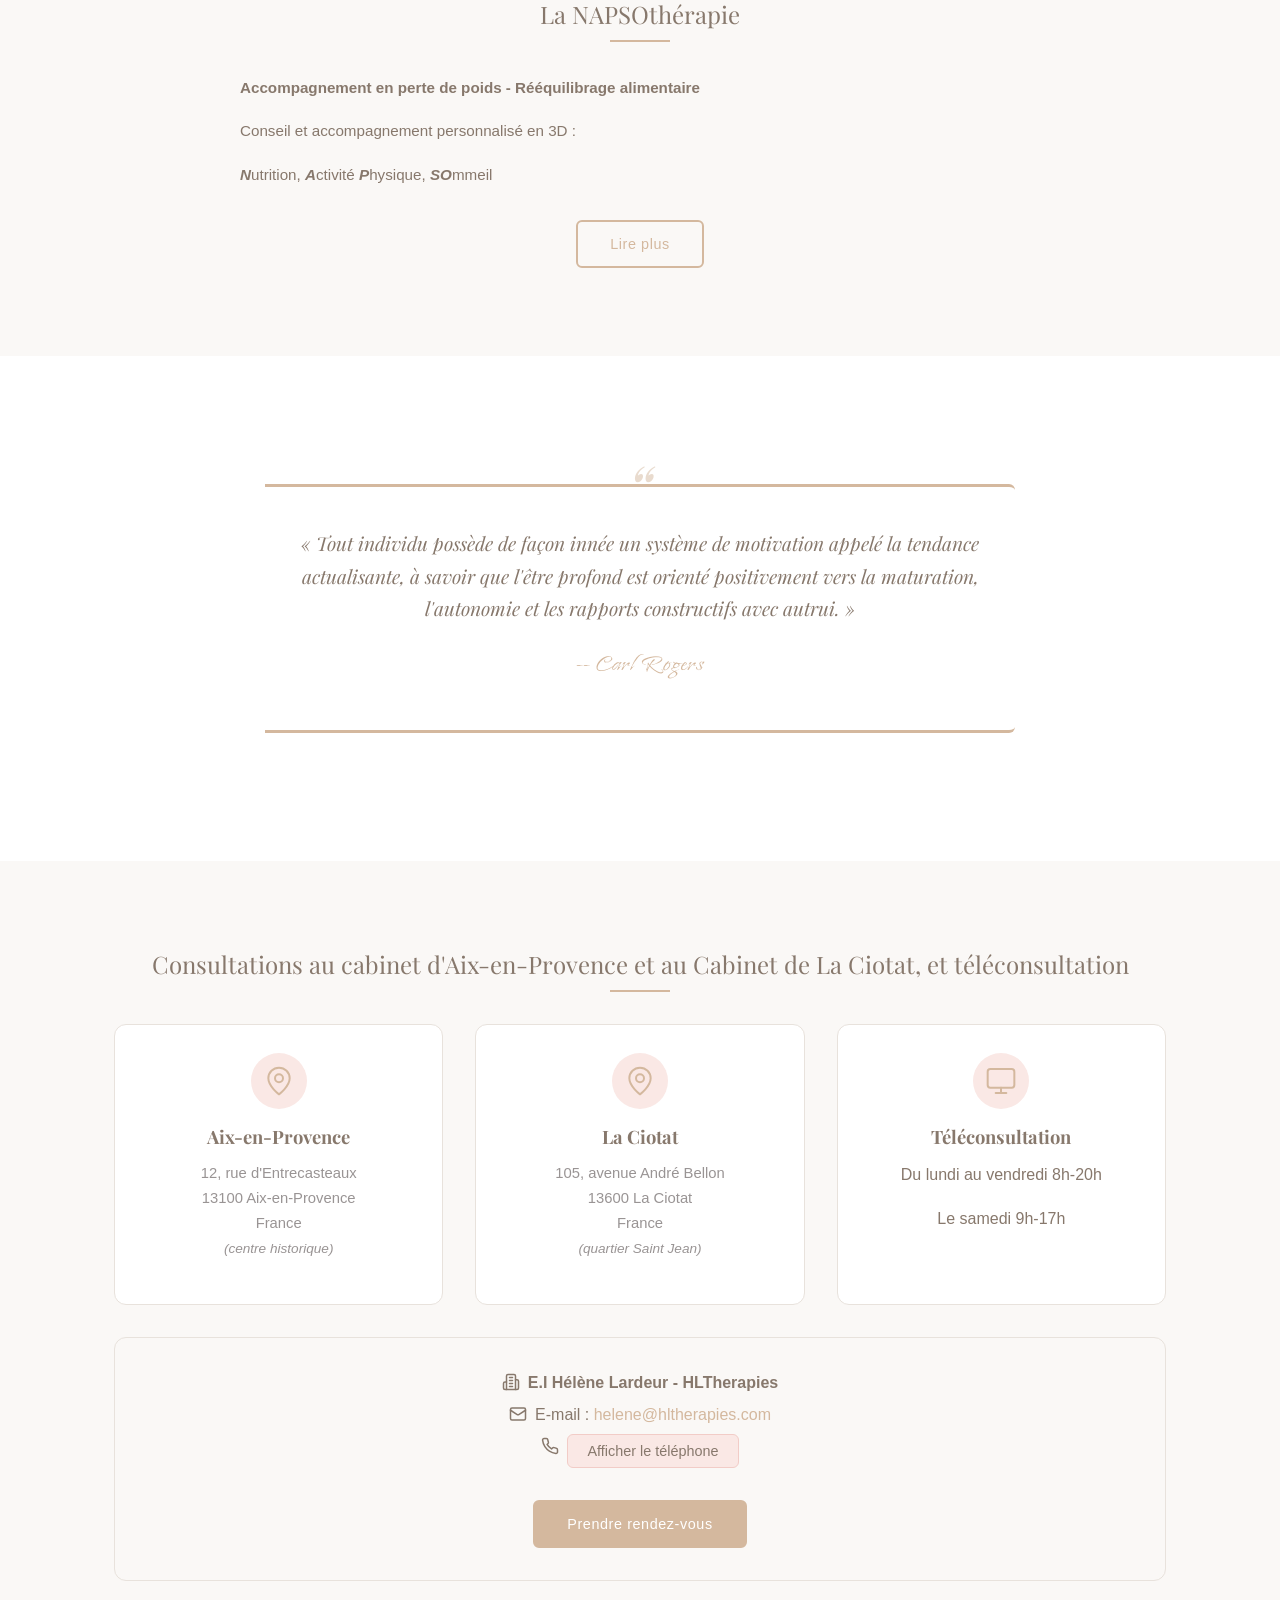
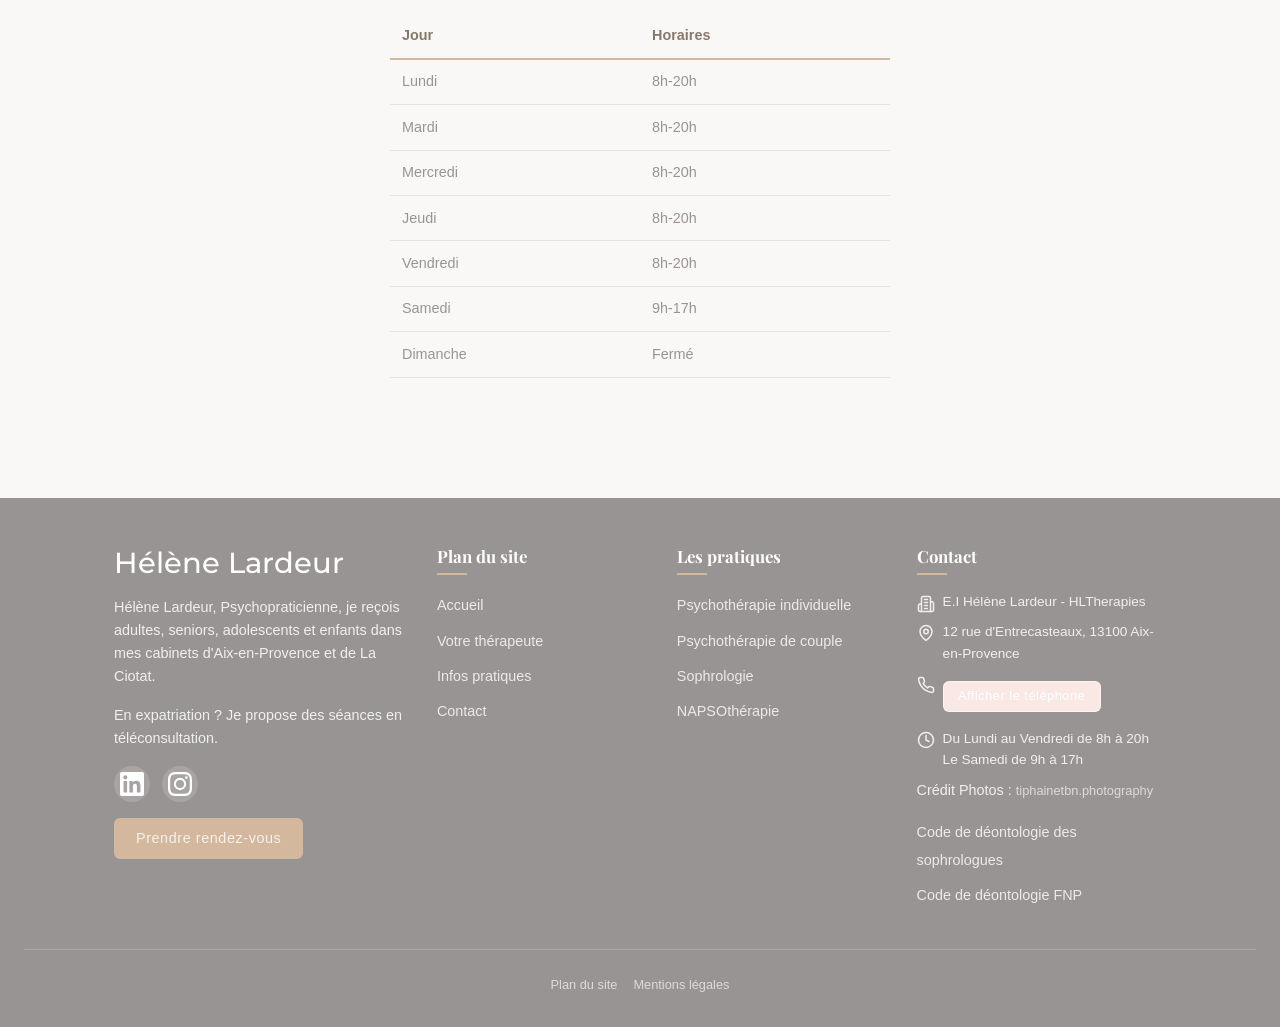
==== commit 3fd03b8a: "Bold lasting well-being on homepage and add dashed divider on therapist page" ====
--- a/index.html
+++ b/index.html
@@ -153,7 +153,7 @@
                         </blockquote>
 
                         <div class="section-text">
-                            <p>L'accompagnement que je propose vise un mieux-être durable, en passant par la compréhension de soi, la reconnexion au corps et l'évolution personnelle. Cela peut se traduire par un apaisement des souffrances, une meilleure connaissance de ses besoins, la modification de comportements ou d'attitudes inadaptés, ou encore par la découverte de nouvelles façons de vivre et d'être au monde.</p>
+                            <p>L'accompagnement que je propose vise un <strong>mieux-être durable</strong>, en passant par la compréhension de soi, la reconnexion au corps et l'évolution personnelle. Cela peut se traduire par un apaisement des souffrances, une meilleure connaissance de ses besoins, la modification de comportements ou d'attitudes inadaptés, ou encore par la découverte de nouvelles façons de vivre et d'être au monde.</p>
                             <p><strong>J'accompagne mes clients</strong> confrontés à un mal-être, à des difficultés personnelles, émotionnelles ou physiques, vers un changement positif et profond.</p>
                             <p>Mon rôle est de leur offrir un <strong>espace d'écoute, de soutien et de guidance</strong>, pour leur permettre de mieux comprendre leurs difficultés, de prendre soin d'eux, de faire face à leurs défis personnels et de se reconnecter à leurs ressources et à leur potentiel.</p>
                             <p>Pour cela, je m'appuie sur trois approches complémentaires : <strong>la psychologie, la nutrition et la sophrologie</strong>. Trois disciplines que j'associe pour prendre en compte la personne dans sa globalité, dans ses dimensions psychique, physique et émotionnelle.</p>
--- a/assets/css/style.css
+++ b/assets/css/style.css
@@ -680,6 +680,12 @@
 .section-text ul li,
 .section .container > ul:not([class]) li {
   margin-bottom: 0.4rem;
+}
+
+.section-divider {
+  border: 0;
+  border-top: 1px dashed var(--color-accent);
+  margin: 2.25rem 0;
 }
 
 /* -- Section CTA (centered button area) -- */
